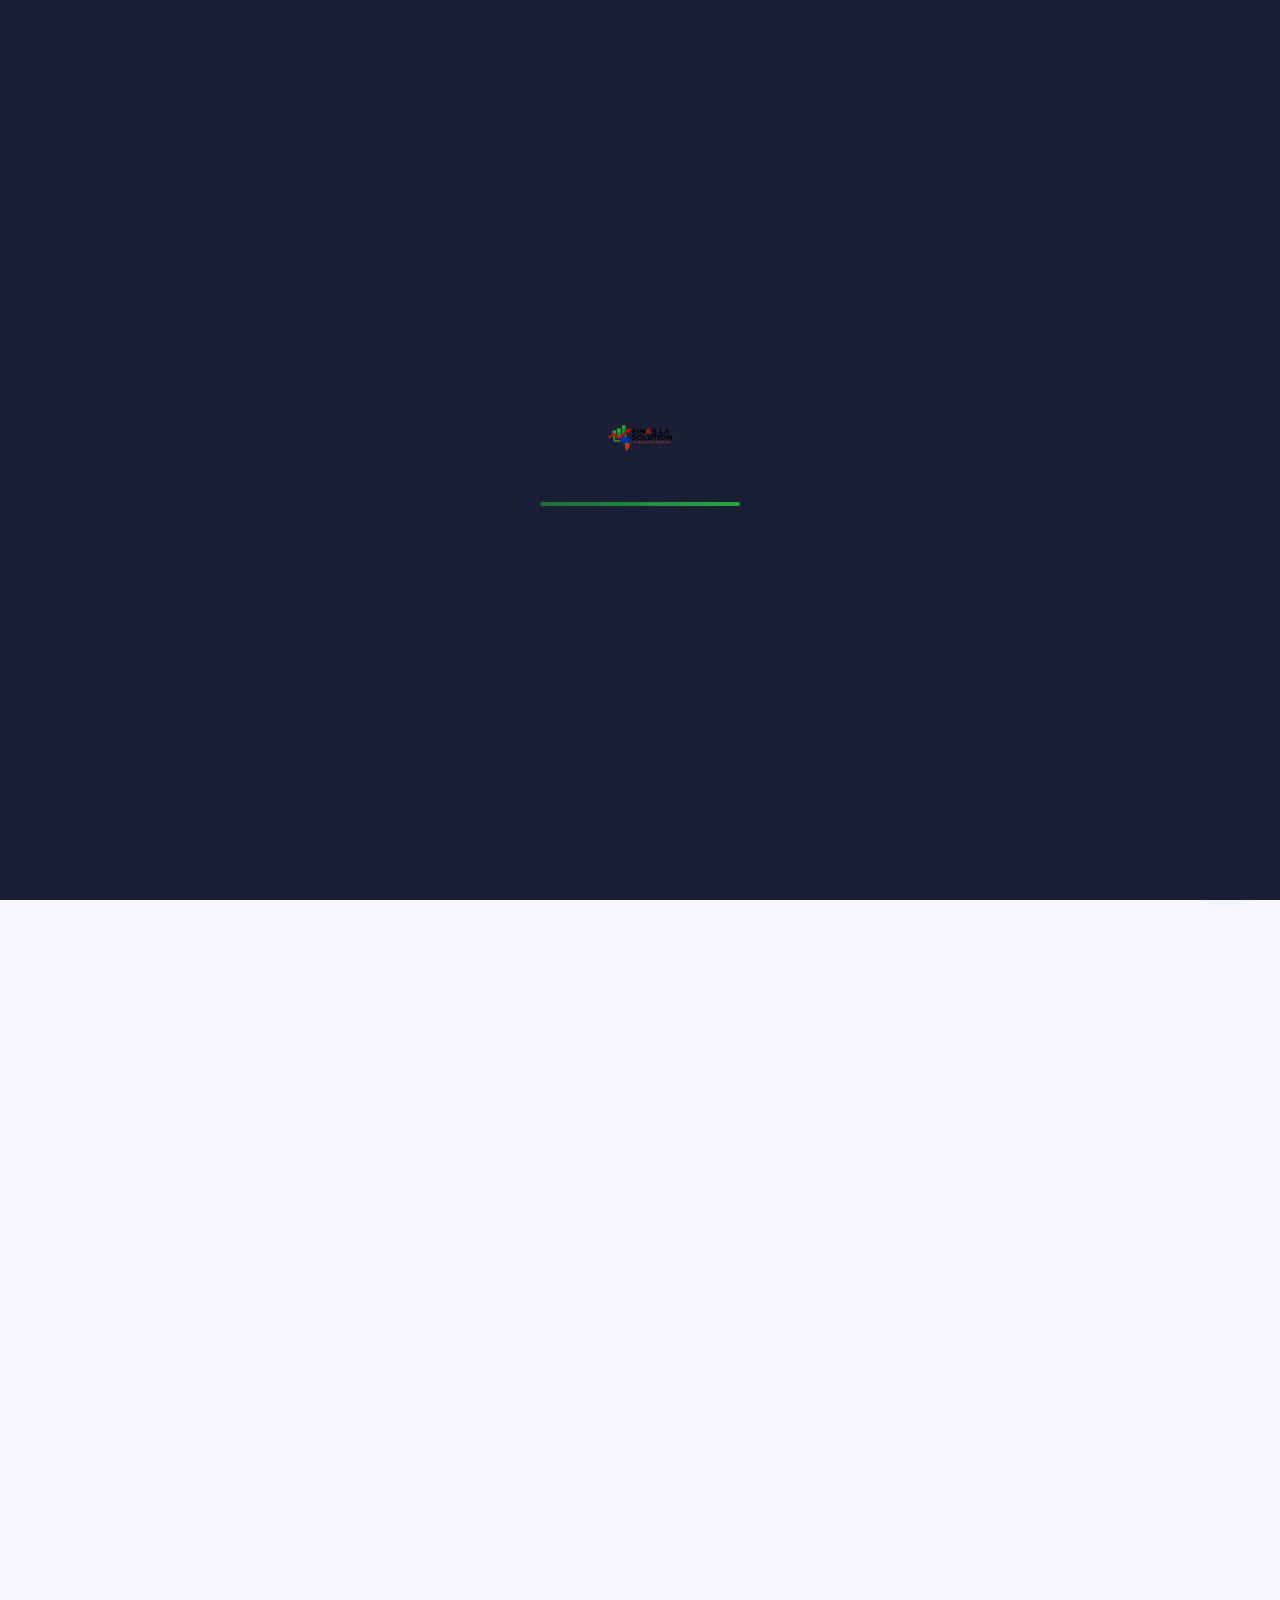
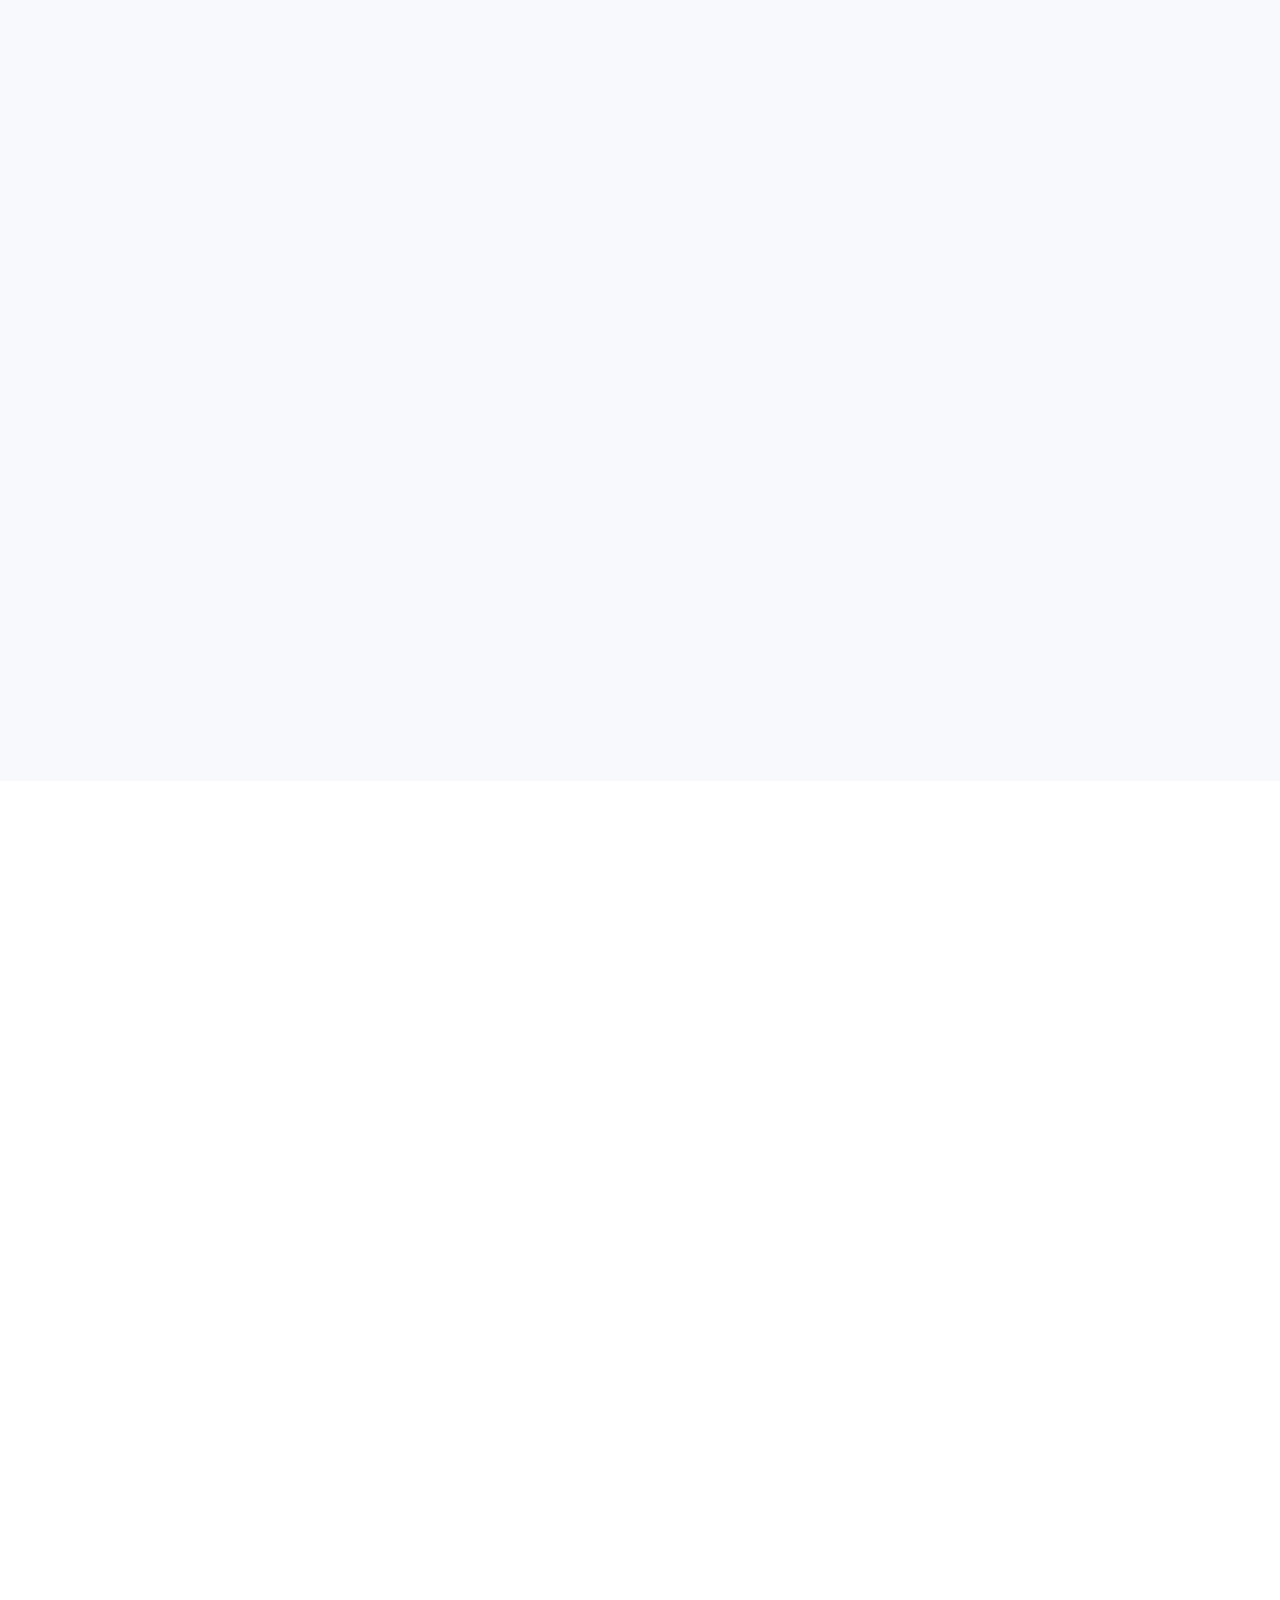
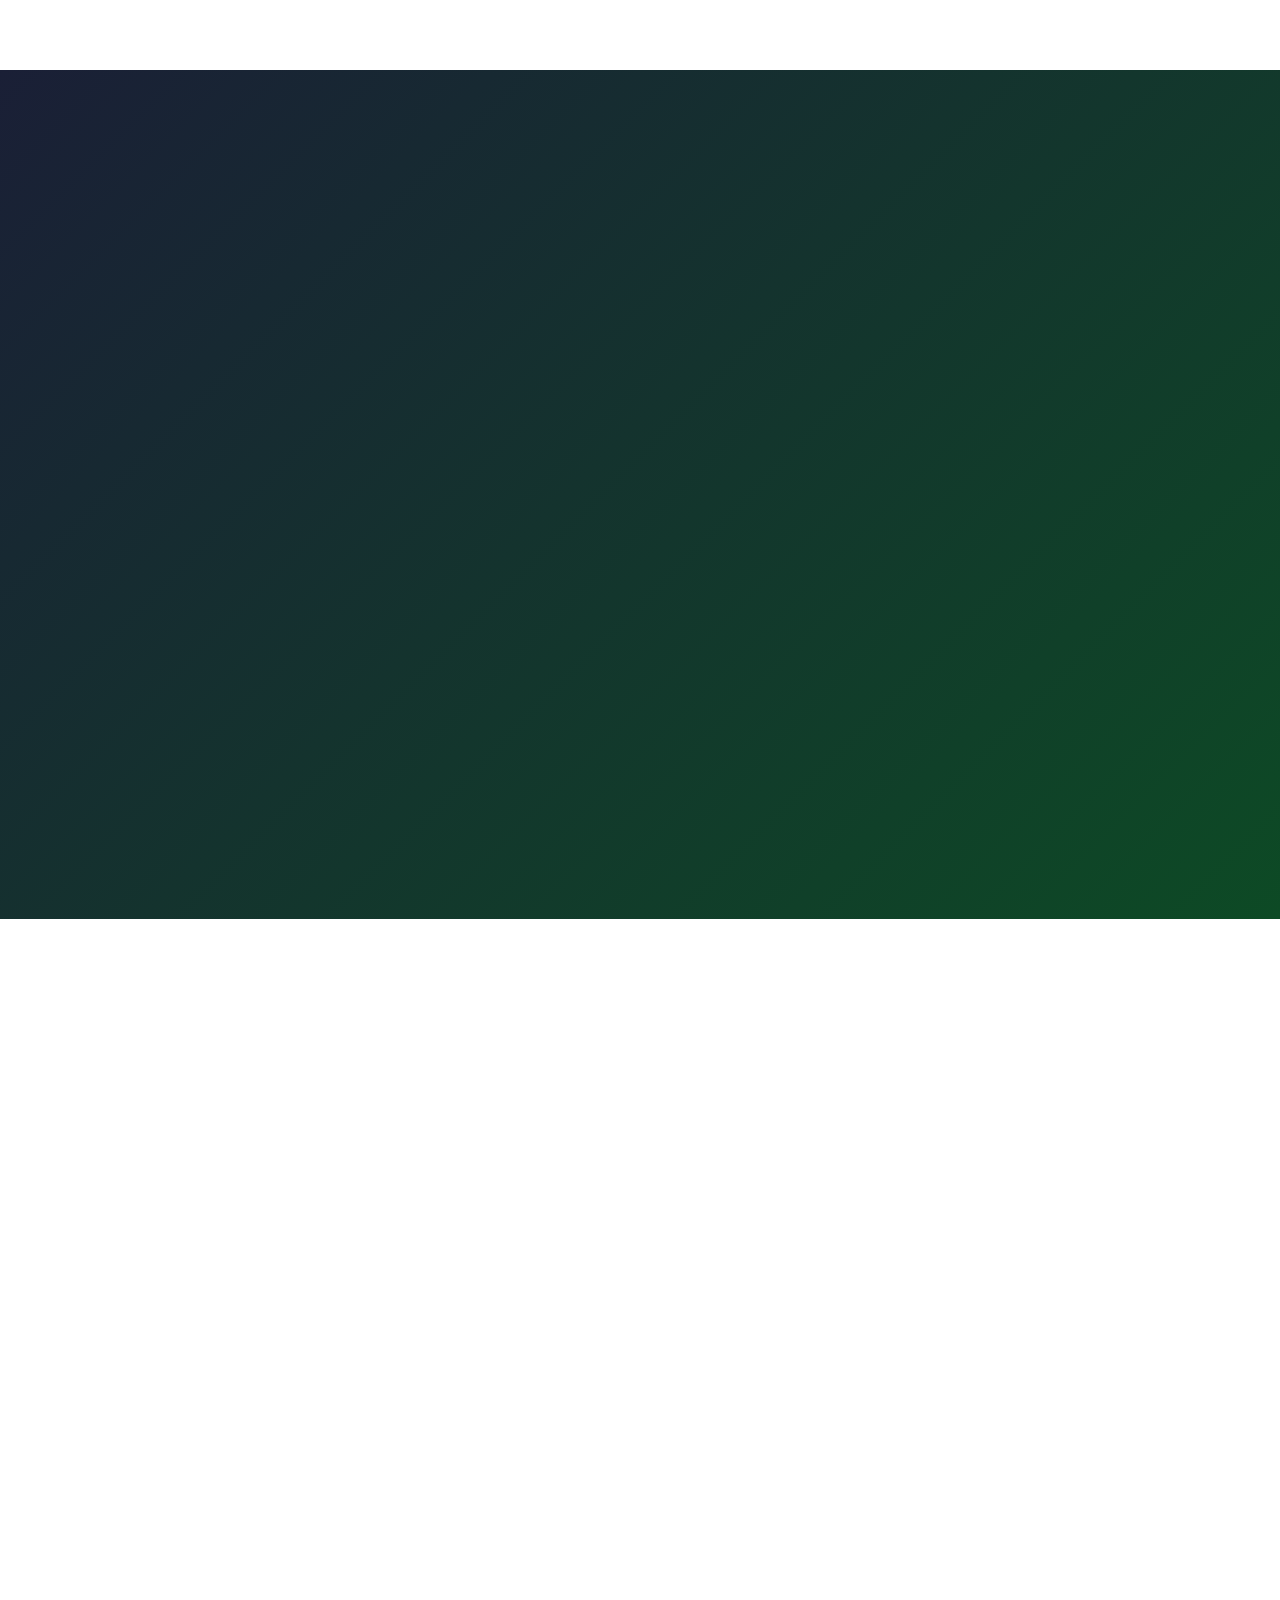
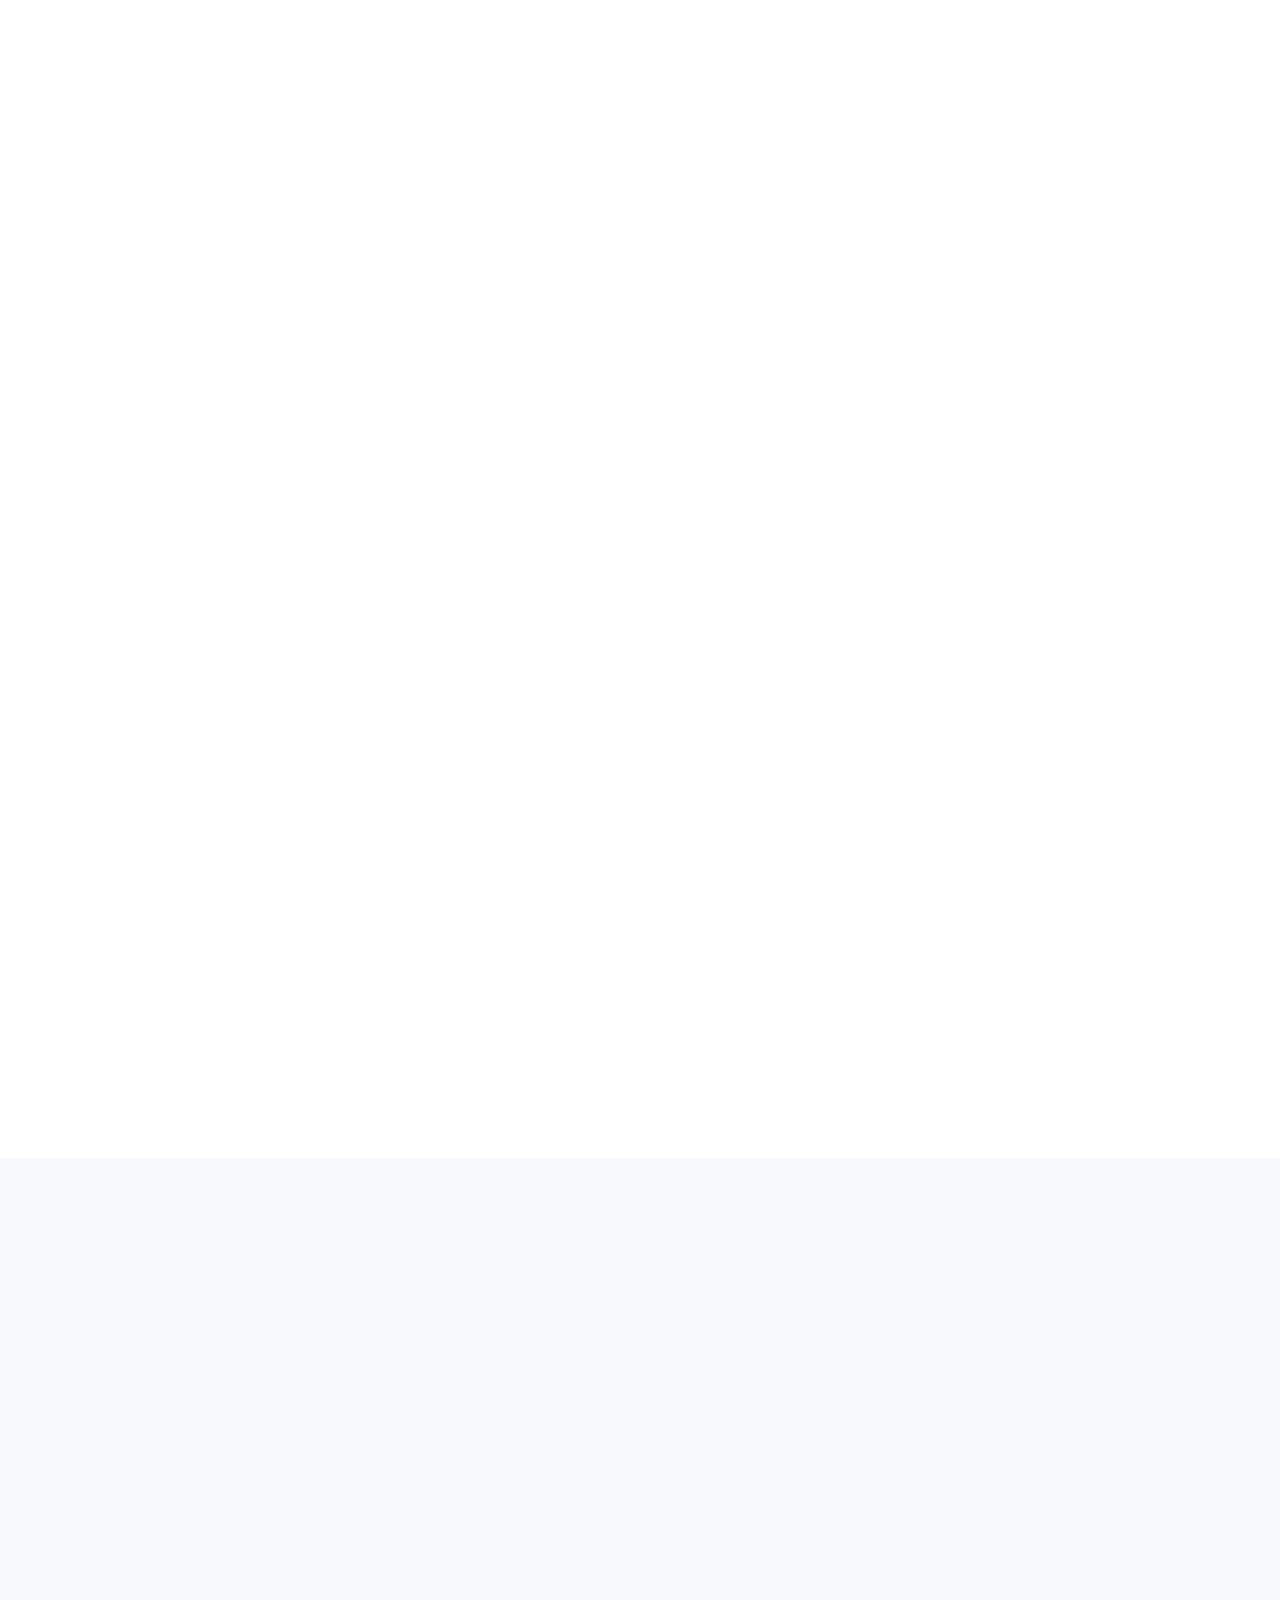
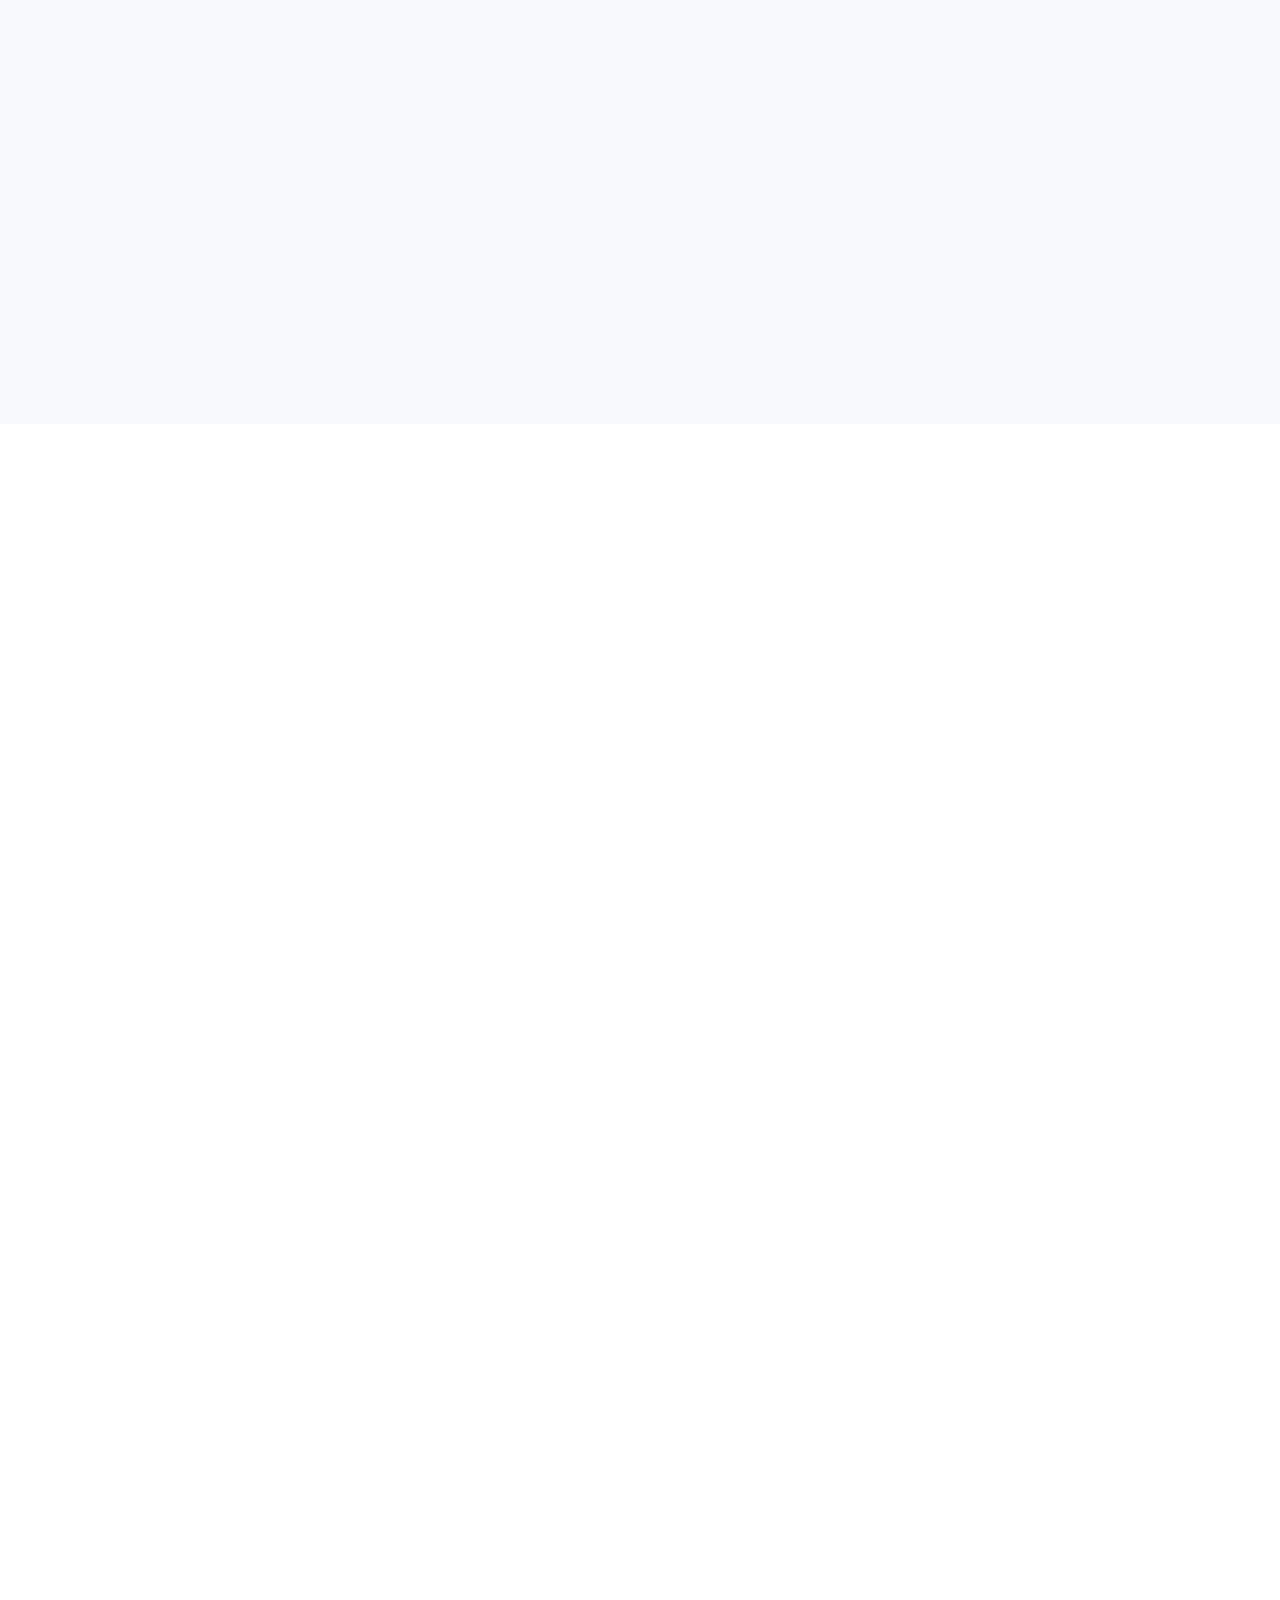
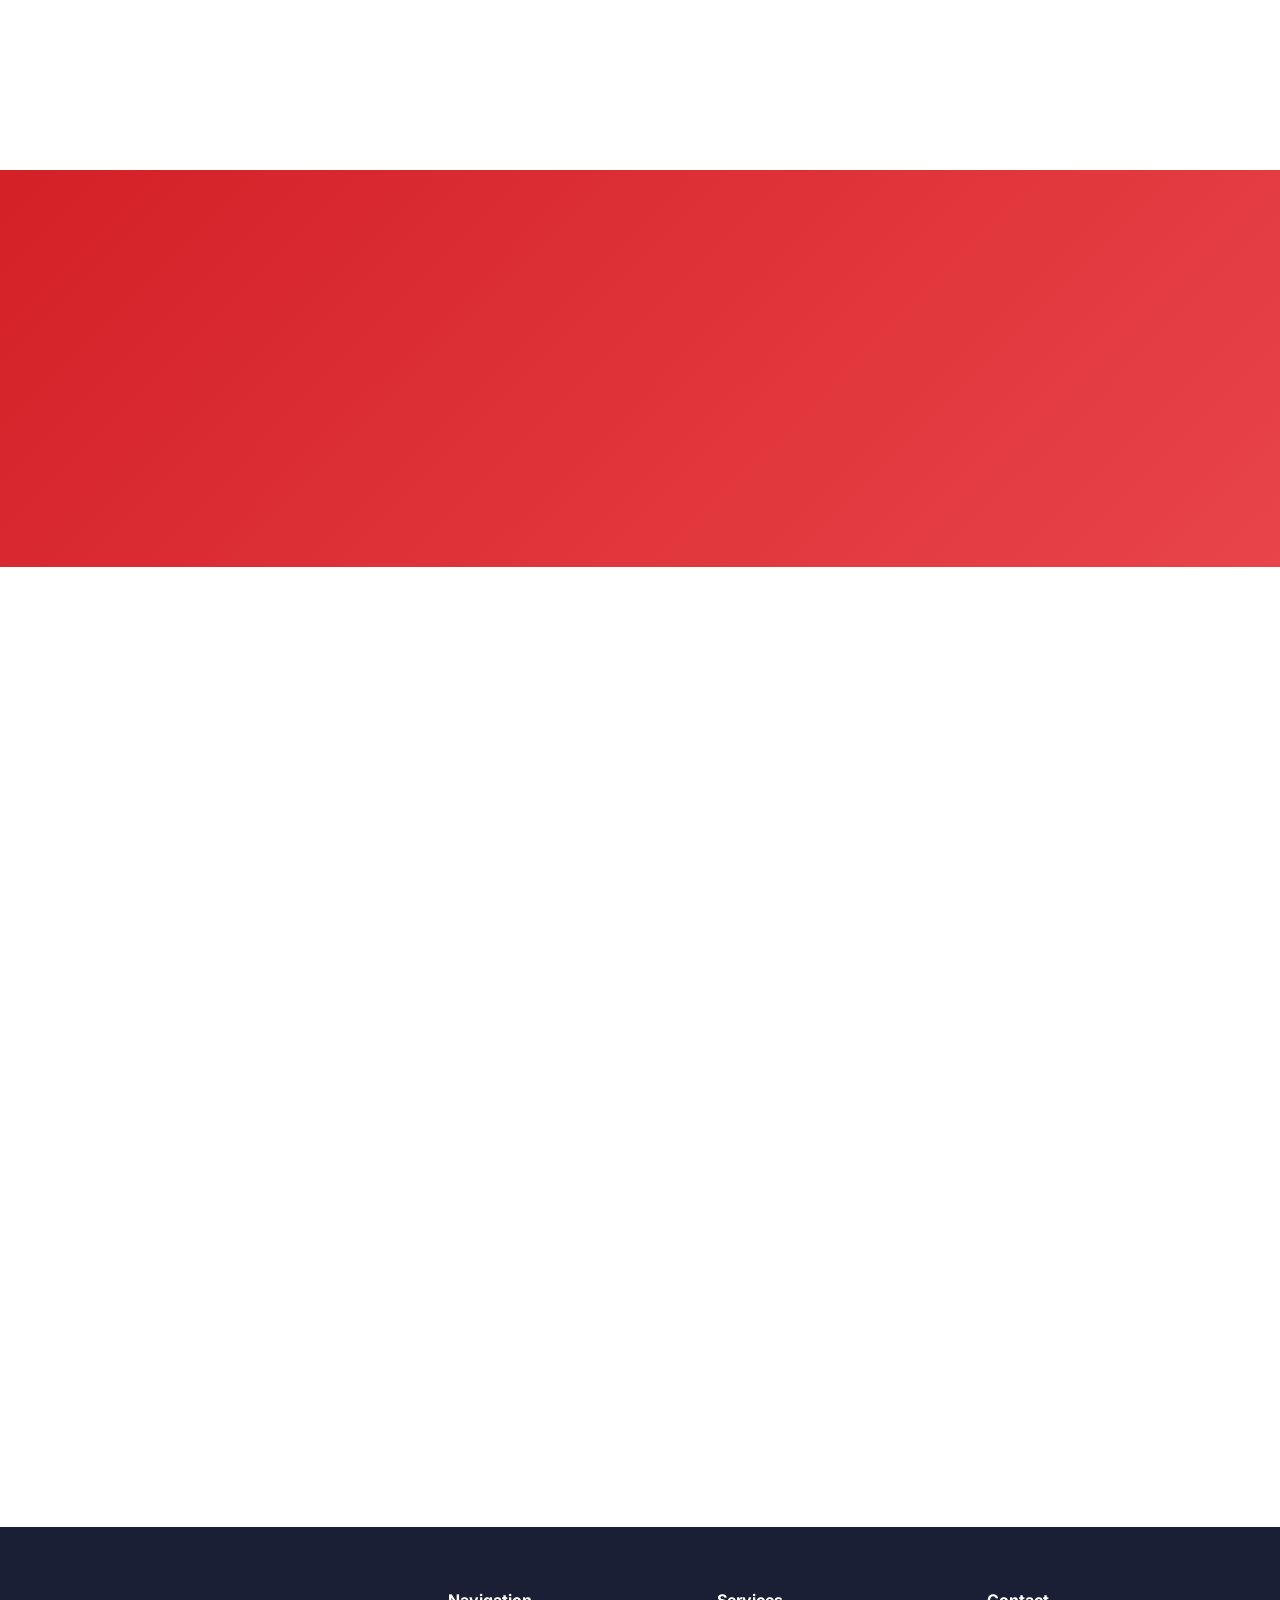
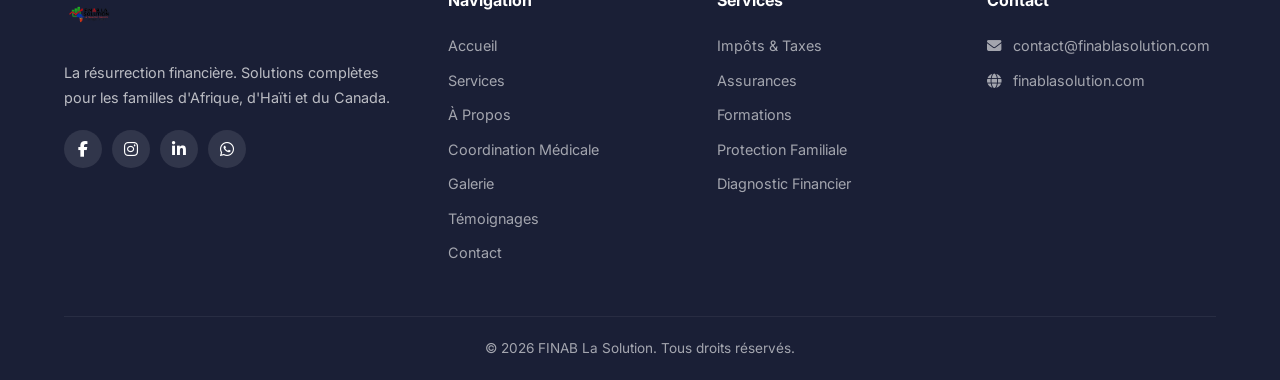
==== index.html @ cdbe6589 "Add gallery section with images from old site - Downloaded 34 images from the old finablasolution.co" ====
<!DOCTYPE html>
<html lang="fr">
<head>
    <meta charset="UTF-8">
    <meta name="viewport" content="width=device-width, initial-scale=1.0">
    <title>FINAB La Solution — La Résurrection Financière | Afrique - Haïti - Canada</title>
    <meta name="description" content="FINAB La Solution : services financiers, impôts, assurances et formations pour les familles canadiennes, africaines et haïtiennes.">
    <link rel="icon" href="img/logo.webp">
    <link href="https://fonts.googleapis.com/css2?family=Inter:wght@300;400;500;600;700;800;900&family=Playfair+Display:wght@700;800;900&display=swap" rel="stylesheet">
    <link rel="stylesheet" href="https://cdnjs.cloudflare.com/ajax/libs/font-awesome/6.5.1/css/all.min.css">
    <link rel="stylesheet" href="css/style.css">
    <link rel="stylesheet" href="css/animations.css">
    <link rel="stylesheet" href="css/chatbot.css">
</head>
<body>
    <!-- Preloader -->
    <div id="preloader">
        <div class="loader">
            <img src="img/logo.webp" alt="FINAB" class="loader-logo">
            <div class="loader-bar"><div class="loader-progress"></div></div>
        </div>
    </div>

    <!-- Navigation -->
    <header id="navbar" class="navbar">
        <div class="container nav-container">
            <a href="#" class="nav-logo">
                <img src="img/logo.webp" alt="FINAB La Solution">
            </a>
            <nav class="nav-menu" id="navMenu">
                <a href="#accueil" class="nav-link active">Accueil</a>
                <a href="#services" class="nav-link">Services</a>
                <a href="#apropos" class="nav-link">À Propos</a>
                <a href="./pages/coordination-medicale.html" class="nav-link">Coordination Médicale</a>
                <a href="#galerie" class="nav-link">Galerie</a>
                <a href="#temoignages" class="nav-link">Témoignages</a>
                <a href="#diagnostic" class="nav-link">Diagnostic</a>
                <a href="#contact" class="nav-link">Contact</a>
                <a href="#diagnostic" class="nav-btn">Diagnostic Gratuit</a>
            </nav>
            <button class="nav-toggle" id="navToggle" aria-label="Menu">
                <span></span><span></span><span></span>
            </button>
        </div>
    </header>

    <!-- Hero Slider Section -->
    <section id="accueil" class="hero">
        <!-- Background Slider -->
        <div class="hero-slider">
            <div class="hero-slide active" style="background-image: url('img/hero1.jpg')">
                <div class="slide-overlay"></div>
            </div>
            <div class="hero-slide" style="background-image: url('img/hero2.jpg')">
                <div class="slide-overlay"></div>
            </div>
            <div class="hero-slide" style="background-image: url('img/hero3.jpg')">
                <div class="slide-overlay"></div>
            </div>
            <div class="hero-slide" style="background-image: url('img/hero5.jpg')">
                <div class="slide-overlay"></div>
            </div>
            <div class="hero-slide" style="background-image: url('img/hero6.jpg')">
                <div class="slide-overlay"></div>
            </div>
            <div class="hero-slide" style="background-image: url('img/hero7.jpg')">
                <div class="slide-overlay"></div>
            </div>
        </div>
        <div class="particles" id="particles"></div>
        <div class="container hero-content">
            <div class="hero-badge fade-up">
                <i class="fas fa-shield-halved"></i>
                Votre partenaire financier de confiance
            </div>
            <h1 class="hero-title fade-up delay-1">
                La <span class="text-gradient">Résurrection</span><br>
                Financière
            </h1>
            <p class="hero-subtitle fade-up delay-2">
                Solutions financières complètes pour les familles d'<strong>Afrique</strong>, d'<strong>Haïti</strong> et du <strong>Canada</strong>. 
                Impôts, assurances, formations — nous trouvons toujours la solution.
            </p>
            <div class="hero-cta fade-up delay-3">
                <a href="#diagnostic" class="btn btn-primary btn-lg">
                    <i class="fas fa-stethoscope"></i> Diagnostic Financier Gratuit
                </a>
                <a href="#services" class="btn btn-outline btn-lg">
                    <i class="fas fa-arrow-right"></i> Nos Services
                </a>
            </div>
            <div class="hero-stats fade-up delay-4">
                <div class="stat">
                    <span class="stat-number" data-count="1500">0</span>+
                    <span class="stat-label">Familles Accompagnées</span>
                </div>
                <div class="stat">
                    <span class="stat-number" data-count="3">0</span>
                    <span class="stat-label">Continents</span>
                </div>
                <div class="stat">
                    <span class="stat-number" data-count="10">0</span>+
                    <span class="stat-label">Années d'Expérience</span>
                </div>
            </div>
        </div>
        <!-- Slider Navigation -->
        <div class="hero-slider-nav">
            <span class="slider-dot active" data-slide="0"></span>
            <span class="slider-dot" data-slide="1"></span>
            <span class="slider-dot" data-slide="2"></span>
            <span class="slider-dot" data-slide="3"></span>
            <span class="slider-dot" data-slide="4"></span>
            <span class="slider-dot" data-slide="5"></span>
            <span class="slider-dot" data-slide="6"></span>
        </div>
        <div class="hero-scroll">
            <a href="#services"><i class="fas fa-chevron-down"></i></a>
        </div>
    </section>

    <!-- Services Section -->
    <section id="services" class="section services">
        <div class="container">
            <div class="section-header fade-up">
                <span class="section-tag">Nos Services</span>
                <h2 class="section-title">Des Solutions <span class="text-gradient">Sur Mesure</span></h2>
                <p class="section-desc">Quelle que soit la complexité de votre dossier, nos experts trouvent toujours la solution.</p>
            </div>
            <div class="services-grid">
                <div class="service-card fade-up" data-tilt>
                    <div class="service-img"><img src="img/service-impots.jpg" alt="Impôts & Taxes"></div>
                    <div class="service-body">
                        <div class="service-icon"><i class="fas fa-file-invoice-dollar"></i></div>
                        <h3>Impôts & Taxes</h3>
                        <p>Déclarations fiscales au Canada, optimisation d'impôts, crédits et remboursements maximisés pour vous.</p>
                        <a href="#contact" class="service-link">En savoir plus <i class="fas fa-arrow-right"></i></a>
                    </div>
                </div>
                <div class="service-card fade-up delay-1" data-tilt>
                    <div class="service-img"><img src="img/service-assurance.jpg" alt="Assurances"></div>
                    <div class="service-body">
                        <div class="service-icon"><i class="fas fa-shield-halved"></i></div>
                        <h3>Assurances</h3>
                        <p>Protection complète : auto, habitation, entreprise. Les meilleures couvertures aux meilleurs prix.</p>
                        <a href="#contact" class="service-link">En savoir plus <i class="fas fa-arrow-right"></i></a>
                    </div>
                </div>
                <div class="service-card fade-up delay-2" data-tilt>
                    <div class="service-img"><img src="img/service-formation.jpg" alt="Formations"></div>
                    <div class="service-body">
                        <div class="service-icon"><i class="fas fa-graduation-cap"></i></div>
                        <h3>Formations</h3>
                        <p>Programmes de formation financière pour particuliers et entreprises. Prenez le contrôle de vos finances.</p>
                        <a href="#contact" class="service-link">En savoir plus <i class="fas fa-arrow-right"></i></a>
                    </div>
                </div>
                <div class="service-card fade-up delay-3" data-tilt>
                    <div class="service-img"><img src="img/service-famille.jpg" alt="Protection Familiale"></div>
                    <div class="service-body">
                        <div class="service-icon"><i class="fas fa-hand-holding-heart"></i></div>
                        <h3>Protection Familiale</h3>
                        <p>Protégez vos proches en Afrique et en Haïti. Plans de retraite et assurance-vie adaptés à chaque famille.</p>
                        <a href="#contact" class="service-link">En savoir plus <i class="fas fa-arrow-right"></i></a>
                    </div>
                </div>
                <div class="service-card fade-up delay-4" data-tilt>
                    <div class="service-img"><img src="img/service-finance.jpg" alt="Planification Financière"></div>
                    <div class="service-body">
                        <div class="service-icon"><i class="fas fa-chart-line"></i></div>
                        <h3>Planification Financière</h3>
                        <p>Stratégies personnalisées pour atteindre vos objectifs financiers. Investissement, épargne, retraite.</p>
                        <a href="#contact" class="service-link">En savoir plus <i class="fas fa-arrow-right"></i></a>
                    </div>
                </div>
                <div class="service-card fade-up delay-5" data-tilt>
                    <div class="service-img"><img src="img/service-international.jpg" alt="Services Internationaux"></div>
                    <div class="service-body">
                        <div class="service-icon"><i class="fas fa-globe-africa"></i></div>
                        <h3>Services Internationaux</h3>
                        <p>Solutions adaptées aux réalités africaines et haïtiennes. Accompagnement de la diaspora.</p>
                        <a href="#contact" class="service-link">En savoir plus <i class="fas fa-arrow-right"></i></a>
                    </div>
                </div>
            </div>
        </div>
    </section>

    <!-- About Section -->
    <section id="apropos" class="section about">
        <div class="container">
            <div class="about-grid">
                <div class="about-image fade-left">
                    <div class="about-img-wrapper">
                        <img src="img/community-image.jpg" alt="FINAB Équipe">
                        <div class="about-badge">
                            <span class="badge-number">10+</span>
                            <span class="badge-text">Années d'Excellence</span>
                        </div>
                    </div>
                </div>
                <div class="about-content fade-right">
                    <span class="section-tag">À Propos</span>
                    <h2 class="section-title">La Solution pour <span class="text-gradient">Toutes les Familles</span></h2>
                    <p>FINAB La Solution se positionne comme le partenaire financier de référence pour les familles canadiennes, africaines et haïtiennes. Notre mission : donner l'espoir et les outils à chaque famille pour bâtir un avenir financier solide.</p>
                    <p>Nous sommes fiers d'avoir des professionnels qui surpassent leurs concurrents. Nous croyons qu'une maman qui vend le pain mérite de savoir que sa retraite est possible dans cette activité.</p>
                    <div class="about-features">
                        <div class="feature">
                            <i class="fas fa-check-circle"></i>
                            <span>Équipe d'experts pluridisciplinaires</span>
                        </div>
                        <div class="feature">
                            <i class="fas fa-check-circle"></i>
                            <span>Traitement personnalisé de chaque dossier</span>
                        </div>
                        <div class="feature">
                            <i class="fas fa-check-circle"></i>
                            <span>Présence en Afrique, Haïti et Canada</span>
                        </div>
                        <div class="feature">
                            <i class="fas fa-check-circle"></i>
                            <span>Programmes de formation spéciaux</span>
                        </div>
                    </div>
                    <a href="#contact" class="btn btn-primary">
                        <i class="fas fa-phone"></i> Contactez-Nous
                    </a>
                </div>
            </div>
        </div>
    </section>

    <!-- Regions Section -->
    <section class="section regions">
        <div class="container">
            <div class="section-header fade-up">
                <span class="section-tag">Notre Présence</span>
                <h2 class="section-title">Nous Servons <span class="text-gradient">3 Continents</span></h2>
            </div>
            <div class="regions-grid">
                <div class="region-card fade-up">
                    <div class="region-img"><img src="img/region-afrique.jpg" alt="Afrique"></div>
                    <div class="region-body">
                        <div class="region-icon">🌍</div>
                        <h3>Afrique</h3>
                        <p>Protection des biens aimés, assurance-vie, plans de retraite adaptés aux réalités du continent.</p>
                    </div>
                </div>
                <div class="region-card fade-up delay-1">
                    <div class="region-img"><img src="img/region-haiti.jpg" alt="Haïti"></div>
                    <div class="region-body">
                        <div class="region-icon">🇭🇹</div>
                        <h3>Haïti</h3>
                        <p>Solutions financières dédiées aux familles haïtiennes. Accompagnement complet et personnalisé.</p>
                    </div>
                </div>
                <div class="region-card fade-up delay-2">
                    <div class="region-img"><img src="img/region-canada.jpg" alt="Canada"></div>
                    <div class="region-body">
                        <div class="region-icon">🇨🇦</div>
                        <h3>Canada</h3>
                        <p>Impôts, taxes, assurances auto/habitation/entreprise. Services complets pour la diaspora.</p>
                    </div>
                </div>
            </div>
        </div>
    </section>

    <!-- Gallery Section -->
    <section id="galerie" class="section gallery">
        <div class="container">
            <div class="section-header fade-up">
                <span class="section-tag">Galerie</span>
                <h2 class="section-title">Notre <span class="text-gradient">Univers</span></h2>
                <p class="section-desc">Découvrez notre équipe, nos partenaires et les communautés que nous servons à travers l'Afrique et le Canada.</p>
            </div>
            <!-- Gallery Filter -->
            <div class="gallery-filters fade-up">
                <button class="gallery-filter active" data-filter="all">Tout</button>
                <button class="gallery-filter" data-filter="partenaire">Notre Partenaire</button>
                <button class="gallery-filter" data-filter="equipe">Équipe & Professionnels</button>
                <button class="gallery-filter" data-filter="communaute">Communauté</button>
            </div>
            <!-- Gallery Grid -->
            <div class="gallery-grid">
                <!-- Partenaire Abraham -->
                <div class="gallery-item fade-up" data-category="partenaire">
                    <div class="gallery-img">
                        <img src="img/gallery/partenaire-abraham-portrait.jpg" alt="Koffi Abraham AKPOBI — Senior Vice President" loading="lazy">
                        <div class="gallery-overlay">
                            <div class="gallery-info">
                                <h4>Koffi Abraham AKPOBI</h4>
                                <p>Senior Vice President (SVP)</p>
                            </div>
                        </div>
                    </div>
                </div>
                <div class="gallery-item fade-up delay-1" data-category="partenaire">
                    <div class="gallery-img">
                        <img src="img/gallery/partenaire-abraham-formation.jpg" alt="Abraham en session de formation" loading="lazy">
                        <div class="gallery-overlay">
                            <div class="gallery-info">
                                <h4>Formation & Coaching</h4>
                                <p>Sessions de formation financière</p>
                            </div>
                        </div>
                    </div>
                </div>
                <div class="gallery-item fade-up delay-2" data-category="partenaire">
                    <div class="gallery-img">
                        <img src="img/gallery/partenaire-abraham-certificat.jpg" alt="Abraham recevant son certificat SVP" loading="lazy">
                        <div class="gallery-overlay">
                            <div class="gallery-info">
                                <h4>Reconnaissance SVP</h4>
                                <p>Convention of Champions — Greatway</p>
                            </div>
                        </div>
                    </div>
                </div>
                <div class="gallery-item fade-up delay-3" data-category="partenaire">
                    <div class="gallery-img">
                        <img src="img/gallery/partenaire-abraham-convention.jpg" alt="Abraham à la Convention of Champions" loading="lazy">
                        <div class="gallery-overlay">
                            <div class="gallery-info">
                                <h4>Convention Champions</h4>
                                <p>Excellence reconnue à l'international</p>
                            </div>
                        </div>
                    </div>
                </div>
                <div class="gallery-item fade-up" data-category="partenaire">
                    <div class="gallery-img">
                        <img src="img/gallery/partenaire-abraham-gala.jpg" alt="Soirée de gala FINAB" loading="lazy">
                        <div class="gallery-overlay">
                            <div class="gallery-info">
                                <h4>Soirée de Gala</h4>
                                <p>Célébration des succès</p>
                            </div>
                        </div>
                    </div>
                </div>
                <div class="gallery-item fade-up delay-1" data-category="partenaire">
                    <div class="gallery-img">
                        <img src="img/gallery/partenaire-abraham-collegues.jpg" alt="Abraham avec ses collègues" loading="lazy">
                        <div class="gallery-overlay">
                            <div class="gallery-info">
                                <h4>Équipe de Leaders</h4>
                                <p>Ensemble pour l'excellence</p>
                            </div>
                        </div>
                    </div>
                </div>
                <div class="gallery-item fade-up delay-2" data-category="partenaire">
                    <div class="gallery-img">
                        <img src="img/gallery/partenaire-abraham-bague.jpg" alt="Bague de reconnaissance AKPOBI" loading="lazy">
                        <div class="gallery-overlay">
                            <div class="gallery-info">
                                <h4>Bague de Reconnaissance</h4>
                                <p>AKPOBI — $100,000</p>
                            </div>
                        </div>
                    </div>
                </div>
                <div class="gallery-item fade-up delay-3" data-category="partenaire">
                    <div class="gallery-img">
                        <img src="img/gallery/partenaire-associes.jpg" alt="Partenaires associés" loading="lazy">
                        <div class="gallery-overlay">
                            <div class="gallery-info">
                                <h4>Nos Partenaires</h4>
                                <p>Collaboration internationale</p>
                            </div>
                        </div>
                    </div>
                </div>
                <!-- Équipe & Professionnels -->
                <div class="gallery-item fade-up" data-category="equipe">
                    <div class="gallery-img">
                        <img src="img/gallery/afrique-consultation.jpg" alt="Consultation financière" loading="lazy">
                        <div class="gallery-overlay">
                            <div class="gallery-info">
                                <h4>Consultation</h4>
                                <p>Accompagnement personnalisé</p>
                            </div>
                        </div>
                    </div>
                </div>
                <div class="gallery-item fade-up delay-1" data-category="equipe">
                    <div class="gallery-img">
                        <img src="img/gallery/afrique-reunion.jpg" alt="Réunion d'affaires" loading="lazy">
                        <div class="gallery-overlay">
                            <div class="gallery-info">
                                <h4>Réunion Stratégique</h4>
                                <p>Planification et expertise</p>
                            </div>
                        </div>
                    </div>
                </div>
                <div class="gallery-item fade-up delay-2" data-category="equipe">
                    <div class="gallery-img">
                        <img src="img/gallery/afrique-businessman.jpg" alt="Professionnel financier" loading="lazy">
                        <div class="gallery-overlay">
                            <div class="gallery-info">
                                <h4>Leadership</h4>
                                <p>Professionnalisme et confiance</p>
                            </div>
                        </div>
                    </div>
                </div>
                <div class="gallery-item fade-up delay-3" data-category="equipe">
                    <div class="gallery-img">
                        <img src="img/gallery/equipe-diversifiee.jpg" alt="Équipe diversifiée" loading="lazy">
                        <div class="gallery-overlay">
                            <div class="gallery-info">
                                <h4>Notre Force</h4>
                                <p>Une équipe diversifiée et unie</p>
                            </div>
                        </div>
                    </div>
                </div>
                <div class="gallery-item fade-up" data-category="equipe">
                    <div class="gallery-img">
                        <img src="img/gallery/afrique-presentation.jpg" alt="Présentation financière" loading="lazy">
                        <div class="gallery-overlay">
                            <div class="gallery-info">
                                <h4>Présentation</h4>
                                <p>Stratégies financières avancées</p>
                            </div>
                        </div>
                    </div>
                </div>
                <div class="gallery-item fade-up delay-1" data-category="equipe">
                    <div class="gallery-img">
                        <img src="img/gallery/afrique-poignee-main.jpg" alt="Partenariat et confiance" loading="lazy">
                        <div class="gallery-overlay">
                            <div class="gallery-info">
                                <h4>Partenariat</h4>
                                <p>Bâtir la confiance ensemble</p>
                            </div>
                        </div>
                    </div>
                </div>
                <div class="gallery-item fade-up delay-2" data-category="equipe">
                    <div class="gallery-img">
                        <img src="img/gallery/afrique-documents.jpg" alt="Révision de documents" loading="lazy">
                        <div class="gallery-overlay">
                            <div class="gallery-info">
                                <h4>Accompagnement</h4>
                                <p>Suivi rigoureux des dossiers</p>
                            </div>
                        </div>
                    </div>
                </div>
                <div class="gallery-item fade-up delay-3" data-category="equipe">
                    <div class="gallery-img">
                        <img src="img/gallery/afrique-formation-tableau.jpg" alt="Formation au tableau" loading="lazy">
                        <div class="gallery-overlay">
                            <div class="gallery-info">
                                <h4>Formation Continue</h4>
                                <p>Partage de connaissances</p>
                            </div>
                        </div>
                    </div>
                </div>
                <!-- Communauté -->
                <div class="gallery-item fade-up" data-category="communaute">
                    <div class="gallery-img">
                        <img src="img/gallery/afrique-famille.jpg" alt="Famille africaine" loading="lazy">
                        <div class="gallery-overlay">
                            <div class="gallery-info">
                                <h4>Familles Africaines</h4>
                                <p>Au coeur de notre mission</p>
                            </div>
                        </div>
                    </div>
                </div>
                <div class="gallery-item fade-up delay-1" data-category="communaute">
                    <div class="gallery-img">
                        <img src="img/gallery/afrique-enfants-sourire.jpg" alt="Enfants africains souriants" loading="lazy">
                        <div class="gallery-overlay">
                            <div class="gallery-info">
                                <h4>L'Espoir en Afrique</h4>
                                <p>Construire un avenir meilleur</p>
                            </div>
                        </div>
                    </div>
                </div>
                <div class="gallery-item fade-up delay-2" data-category="communaute">
                    <div class="gallery-img">
                        <img src="img/gallery/afrique-jeunes-village.jpg" alt="Jeunes dans un village africain" loading="lazy">
                        <div class="gallery-overlay">
                            <div class="gallery-info">
                                <h4>Communautés Locales</h4>
                                <p>Présents sur le terrain</p>
                            </div>
                        </div>
                    </div>
                </div>
                <div class="gallery-item fade-up delay-3" data-category="communaute">
                    <div class="gallery-img">
                        <img src="img/gallery/afrique-visages-mosaique.jpg" alt="Visages de la communauté africaine" loading="lazy">
                        <div class="gallery-overlay">
                            <div class="gallery-info">
                                <h4>Notre Communauté</h4>
                                <p>Des milliers de visages, une seule mission</p>
                            </div>
                        </div>
                    </div>
                </div>
                <div class="gallery-item fade-up" data-category="communaute">
                    <div class="gallery-img">
                        <img src="img/gallery/famille-maison.jpg" alt="Famille protégée" loading="lazy">
                        <div class="gallery-overlay">
                            <div class="gallery-info">
                                <h4>Protection Familiale</h4>
                                <p>Sécurité pour chaque foyer</p>
                            </div>
                        </div>
                    </div>
                </div>
                <div class="gallery-item fade-up delay-1" data-category="communaute">
                    <div class="gallery-img">
                        <img src="img/gallery/afrique-couple-bureau.jpg" alt="Couple en consultation" loading="lazy">
                        <div class="gallery-overlay">
                            <div class="gallery-info">
                                <h4>Consultation Familiale</h4>
                                <p>Des solutions pour chaque famille</p>
                            </div>
                        </div>
                    </div>
                </div>
            </div>
        </div>
    </section>

    <!-- Testimonials -->
    <section id="temoignages" class="section testimonials">
        <div class="container">
            <div class="section-header fade-up">
                <span class="section-tag">Témoignages</span>
                <h2 class="section-title">Ce que Disent <span class="text-gradient">Nos Clients</span></h2>
            </div>
            <div class="testimonials-slider fade-up">
                <div class="testimonial-card active">
                    <div class="testimonial-stars">
                        <i class="fas fa-star"></i><i class="fas fa-star"></i><i class="fas fa-star"></i><i class="fas fa-star"></i><i class="fas fa-star"></i>
                    </div>
                    <p class="testimonial-text">"Vous, les gars, vous êtes tout simplement incroyables ! Sam est sans aucun doute le meilleur spécialiste en assurance avec qui j'ai jamais travaillé. Non seulement il est extrêmement compétent, mais il est également très sympathique et attentif. Mes assurances auto, habitation et entreprise sont tous avec Finab à cause de Sam. Merci pour l'excellent travail !"</p>
                    <div class="testimonial-author">
                        <div class="author-avatar"><i class="fas fa-user-circle"></i></div>
                        <div>
                            <strong>Lisa Wesley</strong>
                            <span>Directeur Marketing, WholeSeeds Ltd.</span>
                        </div>
                    </div>
                </div>
                <div class="testimonial-card">
                    <div class="testimonial-stars">
                        <i class="fas fa-star"></i><i class="fas fa-star"></i><i class="fas fa-star"></i><i class="fas fa-star"></i><i class="fas fa-star"></i>
                    </div>
                    <p class="testimonial-text">"Grâce à FINAB, j'ai pu optimiser mes déclarations d'impôts et économiser plus de 2000$. Leur équipe est professionnelle, réactive et toujours disponible pour répondre à mes questions. Je recommande vivement !"</p>
                    <div class="testimonial-author">
                        <div class="author-avatar"><i class="fas fa-user-circle"></i></div>
                        <div>
                            <strong>Jean-Pierre Toussaint</strong>
                            <span>Entrepreneur, Montréal</span>
                        </div>
                    </div>
                </div>
                <div class="testimonial-card">
                    <div class="testimonial-stars">
                        <i class="fas fa-star"></i><i class="fas fa-star"></i><i class="fas fa-star"></i><i class="fas fa-star"></i><i class="fas fa-star"></i>
                    </div>
                    <p class="testimonial-text">"FINAB m'a aidé à mettre en place un plan de retraite pour ma mère au Togo. C'est rassurant de savoir qu'elle est protégée. Merci pour votre humanité et votre professionnalisme !"</p>
                    <div class="testimonial-author">
                        <div class="author-avatar"><i class="fas fa-user-circle"></i></div>
                        <div>
                            <strong>Ama Koudjo</strong>
                            <span>Infirmière, Toronto</span>
                        </div>
                    </div>
                </div>
                <div class="testimonial-nav">
                    <button class="test-prev" aria-label="Précédent"><i class="fas fa-chevron-left"></i></button>
                    <div class="test-dots">
                        <span class="dot active"></span>
                        <span class="dot"></span>
                        <span class="dot"></span>
                    </div>
                    <button class="test-next" aria-label="Suivant"><i class="fas fa-chevron-right"></i></button>
                </div>
            </div>
        </div>
    </section>

    <!-- Diagnostic Section -->
    <section id="diagnostic" class="section diagnostic">
        <div class="container">
            <div class="section-header fade-up">
                <span class="section-tag">Diagnostic Financier</span>
                <h2 class="section-title">Évaluez Votre <span class="text-gradient">Santé Financière</span></h2>
                <p class="section-desc">Répondez à quelques questions et recevez un diagnostic personnalisé gratuit de nos experts.</p>
            </div>
            <div class="diagnostic-wrapper fade-up">
                <iframe src="https://docs.google.com/forms/d/e/1FAIpQLScCma5qRB0hT_2P0PGqeSwTeg1uvLmOYzKhtQ_eGNnMEmuTTg/viewform?embedded=true" width="100%" height="900" frameborder="0" marginheight="0" marginwidth="0" style="border-radius: 16px; border: none;">Chargement…</iframe>
            </div>
        </div>
    </section>

    <!-- CTA Section -->
    <section class="section cta-section">
        <div class="container">
            <div class="cta-content fade-up">
                <h2>Prêt à Prendre le Contrôle de Vos Finances ?</h2>
                <p>Nos experts sont disponibles pour vous accompagner. Prenez rendez-vous dès aujourd'hui.</p>
                <div class="cta-buttons">
                    <a href="#contact" class="btn btn-white btn-lg">
                        <i class="fas fa-calendar-check"></i> Prendre Rendez-Vous
                    </a>
                    <a href="tel:+1234567890" class="btn btn-outline-white btn-lg">
                        <i class="fas fa-phone"></i> Appelez-Nous
                    </a>
                </div>
            </div>
        </div>
    </section>

    <!-- Contact Section -->
    <section id="contact" class="section contact">
        <div class="container">
            <div class="section-header fade-up">
                <span class="section-tag">Contact</span>
                <h2 class="section-title">Parlons de <span class="text-gradient">Votre Projet</span></h2>
            </div>
            <div class="contact-grid">
                <div class="contact-info fade-left">
                    <div class="contact-card">
                        <div class="contact-icon"><i class="fas fa-map-marker-alt"></i></div>
                        <div>
                            <h4>Nos Bureaux</h4>
                            <p>Canada · Afrique · Haïti</p>
                        </div>
                    </div>
                    <div class="contact-card">
                        <div class="contact-icon"><i class="fas fa-envelope"></i></div>
                        <div>
                            <h4>Email</h4>
                            <p>contact@finablasolution.com</p>
                        </div>
                    </div>
                    <div class="contact-card">
                        <div class="contact-icon"><i class="fas fa-phone"></i></div>
                        <div>
                            <h4>Téléphone</h4>
                            <p>+1 (XXX) XXX-XXXX</p>
                        </div>
                    </div>
                    <div class="contact-socials">
                        <a href="#" class="social-icon"><i class="fab fa-facebook-f"></i></a>
                        <a href="#" class="social-icon"><i class="fab fa-instagram"></i></a>
                        <a href="#" class="social-icon"><i class="fab fa-linkedin-in"></i></a>
                        <a href="#" class="social-icon"><i class="fab fa-whatsapp"></i></a>
                    </div>
                </div>
                <form class="contact-form fade-right" id="contactForm">
                    <div class="form-row">
                        <div class="form-group">
                            <label for="name">Nom Complet *</label>
                            <input type="text" id="name" name="name" required placeholder="Votre nom">
                        </div>
                        <div class="form-group">
                            <label for="phone">Téléphone *</label>
                            <input type="tel" id="phone" name="phone" required placeholder="Votre numéro">
                        </div>
                    </div>
                    <div class="form-group">
                        <label for="email">Email *</label>
                        <input type="email" id="email" name="email" required placeholder="Votre email">
                    </div>
                    <div class="form-group">
                        <label for="region">Région</label>
                        <select id="region" name="region">
                            <option value="">Choisir une région</option>
                            <option value="canada">Produits au Canada</option>
                            <option value="afrique">Produits en Afrique</option>
                            <option value="haiti">Produits en Haïti</option>
                        </select>
                    </div>
                    <div class="form-group">
                        <label for="message">Message</label>
                        <textarea id="message" name="message" rows="4" placeholder="Décrivez votre besoin..."></textarea>
                    </div>
                    <button type="submit" class="btn btn-primary btn-lg btn-full">
                        <i class="fas fa-paper-plane"></i> Envoyer le Message
                    </button>
                </form>
            </div>
        </div>
    </section>

    <!-- Footer -->
    <footer class="footer">
        <div class="container">
            <div class="footer-grid">
                <div class="footer-brand">
                    <img src="img/logo.webp" alt="FINAB La Solution" class="footer-logo">
                    <p>La résurrection financière. Solutions complètes pour les familles d'Afrique, d'Haïti et du Canada.</p>
                    <div class="footer-socials">
                        <a href="#"><i class="fab fa-facebook-f"></i></a>
                        <a href="#"><i class="fab fa-instagram"></i></a>
                        <a href="#"><i class="fab fa-linkedin-in"></i></a>
                        <a href="#"><i class="fab fa-whatsapp"></i></a>
                    </div>
                </div>
                <div class="footer-links">
                    <h4>Navigation</h4>
                    <a href="#accueil">Accueil</a>
                    <a href="#services">Services</a>
                    <a href="#apropos">À Propos</a>
                    <a href="./pages/coordination-medicale.html">Coordination Médicale</a>
                    <a href="#galerie">Galerie</a>
                    <a href="#temoignages">Témoignages</a>
                    <a href="#contact">Contact</a>
                </div>
                <div class="footer-links">
                    <h4>Services</h4>
                    <a href="#services">Impôts & Taxes</a>
                    <a href="#services">Assurances</a>
                    <a href="#services">Formations</a>
                    <a href="#services">Protection Familiale</a>
                    <a href="#diagnostic">Diagnostic Financier</a>
                </div>
                <div class="footer-links">
                    <h4>Contact</h4>
                    <p><i class="fas fa-envelope"></i> contact@finablasolution.com</p>
                    <p><i class="fas fa-globe"></i> finablasolution.com</p>
                </div>
            </div>
            <div class="footer-bottom">
                <p>&copy; 2026 FINAB La Solution. Tous droits réservés.</p>
            </div>
        </div>
    </footer>

    <!-- Chatbot -->
    <div id="chatbot" class="chatbot">
        <button class="chatbot-toggle" id="chatbotToggle" aria-label="Assistant virtuel">
            <i class="fas fa-comments"></i>
            <span class="chatbot-pulse"></span>
        </button>
        <div class="chatbot-window" id="chatbotWindow">
            <div class="chatbot-header">
                <div class="chatbot-header-info">
                    <div class="chatbot-avatar"><i class="fas fa-robot"></i></div>
                    <div>
                        <strong>Assistant FINAB</strong>
                        <span class="chatbot-status">En ligne</span>
                    </div>
                </div>
                <button class="chatbot-close" id="chatbotClose"><i class="fas fa-times"></i></button>
            </div>
            <div class="chatbot-messages" id="chatbotMessages">
                <div class="chat-message bot">
                    <div class="chat-bubble">
                        👋 Bonjour ! Je suis l'assistant virtuel de FINAB La Solution. Comment puis-je vous aider aujourd'hui ?
                    </div>
                </div>
                <div class="chat-suggestions">
                    <button class="suggestion" data-msg="Quels sont vos services ?">📋 Nos Services</button>
                    <button class="suggestion" data-msg="Je veux prendre rendez-vous">📅 Prendre RDV</button>
                    <button class="suggestion" data-msg="Je veux faire mon diagnostic financier">🔍 Diagnostic</button>
                    <button class="suggestion" data-msg="Comment vous contacter ?">📞 Contact</button>
                </div>
            </div>
            <div class="chatbot-input">
                <input type="text" id="chatInput" placeholder="Tapez votre message..." autocomplete="off">
                <button id="chatSend"><i class="fas fa-paper-plane"></i></button>
            </div>
        </div>
    </div>

    <!-- Back to Top -->
    <button id="backToTop" class="back-to-top" aria-label="Retour en haut">
        <i class="fas fa-arrow-up"></i>
    </button>

    <script src="js/main.js"></script>
    <script src="js/chatbot.js"></script>
</body>
</html>
---- css/style.css ----
/* ===== FINAB La Solution — Premium Stylesheet ===== */

:root {
    --green: #1B6B3A;
    --green-light: #28a745;
    --green-dark: #0d4a25;
    --red: #D42027;
    --red-light: #e8444a;
    --navy: #1a1f36;
    --navy-light: #272c40;
    --gold: #c9a84c;
    --white: #ffffff;
    --gray-50: #f8f9fc;
    --gray-100: #f1f3f7;
    --gray-200: #e2e6ee;
    --gray-400: #8892a4;
    --gray-600: #4a5568;
    --gray-800: #2d3748;
    --text: #1a202c;
    --shadow: 0 4px 30px rgba(0,0,0,0.08);
    --shadow-lg: 0 20px 60px rgba(0,0,0,0.12);
    --radius: 16px;
    --radius-sm: 10px;
    --transition: all 0.3s cubic-bezier(0.4, 0, 0.2, 1);
}

* { margin: 0; padding: 0; box-sizing: border-box; }

html {
    scroll-behavior: smooth;
    scroll-padding-top: 80px;
}

body {
    font-family: 'Inter', -apple-system, sans-serif;
    color: var(--text);
    background: var(--white);
    overflow-x: hidden;
    line-height: 1.7;
}

.container {
    max-width: 1200px;
    margin: 0 auto;
    padding: 0 24px;
}

.text-gradient {
    background: linear-gradient(135deg, var(--green), var(--green-light));
    -webkit-background-clip: text;
    -webkit-text-fill-color: transparent;
    background-clip: text;
}

/* ===== PRELOADER ===== */
#preloader {
    position: fixed;
    inset: 0;
    background: var(--navy);
    display: flex;
    align-items: center;
    justify-content: center;
    z-index: 10000;
    transition: opacity 0.5s, visibility 0.5s;
}
#preloader.hidden { opacity: 0; visibility: hidden; }
.loader { text-align: center; }
.loader-logo { width: 80px; animation: pulse 1.5s infinite; }
.loader-bar { width: 200px; height: 4px; background: rgba(255,255,255,0.1); border-radius: 4px; margin-top: 20px; overflow: hidden; }
.loader-progress { height: 100%; background: linear-gradient(90deg, var(--green), var(--green-light)); border-radius: 4px; animation: loading 1.5s ease-in-out; width: 100%; }
@keyframes loading { from { width: 0; } to { width: 100%; } }
@keyframes pulse { 0%,100% { transform: scale(1); } 50% { transform: scale(1.05); } }

/* ===== NAVBAR ===== */
.navbar {
    position: fixed;
    top: 0;
    left: 0;
    right: 0;
    z-index: 1000;
    padding: 16px 0;
    transition: var(--transition);
    background: transparent;
}
.navbar.scrolled {
    background: rgba(255,255,255,0.95);
    backdrop-filter: blur(20px);
    box-shadow: 0 2px 20px rgba(0,0,0,0.08);
    padding: 10px 0;
}
.nav-container { display: flex; align-items: center; justify-content: space-between; }
.nav-logo {
    background: var(--white);
    padding: 8px 12px;
    border-radius: var(--radius-sm);
    display: flex; /* For centering the image */
    align-items: center;
    justify-content: center;
    height: 60px; /* To match surrounding nav items */
}
.nav-logo img { height: 44px; transition: var(--transition); }
.navbar.scrolled .nav-logo { background: var(--white); }
.navbar.scrolled .nav-logo img { height: 36px; }
.nav-menu { display: flex; align-items: center; gap: 32px; }
.nav-link {
    font-size: 0.95rem;
    font-weight: 500;
    color: var(--white);
    text-decoration: none;
    position: relative;
    transition: var(--transition);
}
.navbar.scrolled .nav-link { color: var(--gray-800); }
.nav-link::after {
    content: '';
    position: absolute;
    bottom: -4px;
    left: 0;
    width: 0;
    height: 2px;
    background: var(--green);
    transition: var(--transition);
}
.nav-link:hover::after, .nav-link.active::after { width: 100%; }
.nav-btn {
    padding: 10px 24px;
    background: var(--red);
    color: var(--white) !important;
    border-radius: 50px;
    font-weight: 600;
    font-size: 0.9rem;
    text-decoration: none;
    transition: var(--transition);
}
.nav-btn:hover { background: var(--red-light); transform: translateY(-2px); box-shadow: 0 8px 25px rgba(212,32,39,0.3); }
.nav-toggle { display: none; background: none; border: none; cursor: pointer; padding: 8px; }
.nav-toggle span { display: block; width: 24px; height: 2px; background: var(--white); margin: 5px 0; transition: var(--transition); border-radius: 2px; }
.navbar.scrolled .nav-toggle span { background: var(--gray-800); }

/* ===== HERO ===== */
.hero {
    position: relative;
    min-height: 100vh;
    display: flex;
    align-items: center;
    overflow: hidden;
}
/* Hero Slider */
.hero-slider { position: absolute; inset: 0; z-index: 0; }
.hero-slide {
    position: absolute;
    inset: 0;
    background-size: cover;
    background-position: center;
    opacity: 0;
    transform: scale(1.1);
    transition: opacity 1.2s ease, transform 6s ease;
}
.hero-slide.active { opacity: 1; transform: scale(1); }
.slide-overlay {
    position: absolute;
    inset: 0;
    background: linear-gradient(135deg, rgba(26,31,54,0.85) 0%, rgba(13,74,37,0.75) 50%, rgba(26,31,54,0.85) 100%);
}
.hero-slider-nav {
    position: absolute;
    bottom: 80px;
    left: 50%;
    transform: translateX(-50%);
    z-index: 10;
    display: flex;
    gap: 12px;
}
.slider-dot {
    width: 12px;
    height: 12px;
    border-radius: 50%;
    background: rgba(255,255,255,0.4);
    cursor: pointer;
    transition: var(--transition);
}
.slider-dot.active { background: var(--white); width: 36px; border-radius: 6px; }
.particles { position: absolute; inset: 0; overflow: hidden; }
.particle {
    position: absolute;
    width: 4px;
    height: 4px;
    background: rgba(255,255,255,0.15);
    border-radius: 50%;
    animation: float-particle linear infinite;
}
@keyframes float-particle {
    0% { transform: translateY(100vh) rotate(0deg); opacity: 0; }
    10% { opacity: 1; }
    90% { opacity: 1; }
    100% { transform: translateY(-10vh) rotate(720deg); opacity: 0; }
}
.hero-content {
    position: relative;
    z-index: 2;
    text-align: center;
    color: var(--white);
    padding: 120px 0 80px;
}
.hero-badge {
    display: inline-flex;
    align-items: center;
    gap: 8px;
    padding: 8px 20px;
    background: rgba(255,255,255,0.1);
    border: 1px solid rgba(255,255,255,0.15);
    border-radius: 50px;
    font-size: 0.85rem;
    font-weight: 500;
    margin-bottom: 24px;
    backdrop-filter: blur(10px);
}
.hero-title {
    font-family: 'Playfair Display', serif;
    font-size: clamp(2.8rem, 6vw, 5rem);
    font-weight: 900;
    line-height: 1.1;
    margin-bottom: 24px;
}
.hero-title .text-gradient {
    background: linear-gradient(135deg, var(--green-light), #4ade80, var(--gold));
    -webkit-background-clip: text;
    -webkit-text-fill-color: transparent;
    background-clip: text;
}
.hero-subtitle {
    font-size: 1.15rem;
    max-width: 640px;
    margin: 0 auto 40px;
    opacity: 0.9;
    line-height: 1.8;
}
.hero-cta { display: flex; justify-content: center; gap: 16px; flex-wrap: wrap; margin-bottom: 60px; }
.hero-stats {
    display: flex;
    justify-content: center;
    gap: 60px;
    padding-top: 40px;
    border-top: 1px solid rgba(255,255,255,0.1);
}
.stat { text-align: center; }
.stat-number { font-size: 2.5rem; font-weight: 800; display: block; }
.stat-label { font-size: 0.85rem; opacity: 0.7; }
.hero-scroll {
    position: absolute;
    bottom: 30px;
    left: 50%;
    transform: translateX(-50%);
    z-index: 2;
}
.hero-scroll a { color: rgba(255,255,255,0.5); font-size: 1.5rem; animation: bounce 2s infinite; display: block; }
@keyframes bounce { 0%,20%,50%,80%,100% { transform: translateY(0); } 40% { transform: translateY(-10px); } 60% { transform: translateY(-5px); } }

/* ===== BUTTONS ===== */
.btn {
    display: inline-flex;
    align-items: center;
    gap: 8px;
    padding: 12px 28px;
    border-radius: 50px;
    font-weight: 600;
    font-size: 0.95rem;
    text-decoration: none;
    border: none;
    cursor: pointer;
    transition: var(--transition);
}
.btn-lg { padding: 16px 36px; font-size: 1rem; }
.btn-primary { background: var(--red); color: var(--white); }
.btn-primary:hover { background: var(--red-light); transform: translateY(-3px); box-shadow: 0 12px 35px rgba(212,32,39,0.3); }
.btn-outline { background: transparent; color: var(--white); border: 2px solid rgba(255,255,255,0.3); }
.btn-outline:hover { background: rgba(255,255,255,0.1); border-color: rgba(255,255,255,0.6); }
.btn-white { background: var(--white); color: var(--green-dark); }
.btn-white:hover { background: var(--gray-100); transform: translateY(-3px); box-shadow: var(--shadow-lg); }
.btn-outline-white { background: transparent; color: var(--white); border: 2px solid rgba(255,255,255,0.4); }
.btn-outline-white:hover { background: rgba(255,255,255,0.1); }
.btn-full { width: 100%; justify-content: center; }

/* ===== SECTIONS ===== */
.section { padding: 100px 0; }
.section-header { text-align: center; max-width: 640px; margin: 0 auto 60px; }
.section-tag {
    display: inline-block;
    padding: 6px 16px;
    background: rgba(27,107,58,0.1);
    color: var(--green);
    border-radius: 50px;
    font-size: 0.85rem;
    font-weight: 600;
    margin-bottom: 16px;
    text-transform: uppercase;
    letter-spacing: 1px;
}
.section-title { font-family: 'Playfair Display', serif; font-size: clamp(2rem, 4vw, 2.8rem); font-weight: 800; line-height: 1.2; margin-bottom: 16px; }
.section-desc { color: var(--gray-600); font-size: 1.05rem; }

/* ===== SERVICES ===== */
.services { background: var(--gray-50); }
.services-grid { display: grid; grid-template-columns: repeat(3, 1fr); gap: 24px; }
.service-card {
    background: var(--white);
    border-radius: var(--radius);
    box-shadow: var(--shadow);
    transition: var(--transition);
    position: relative;
    overflow: hidden;
}
.service-img { height: 200px; overflow: hidden; }
.service-img img { width: 100%; height: 100%; object-fit: cover; transition: transform 0.5s ease; }
.service-card:hover .service-img img { transform: scale(1.1); }
.service-body { padding: 30px; }
.service-card::before {
    content: '';
    position: absolute;
    top: 0;
    left: 0;
    right: 0;
    height: 4px;
    background: linear-gradient(90deg, var(--green), var(--green-light));
    transform: scaleX(0);
    transition: var(--transition);
}
.service-card:hover { transform: translateY(-8px); box-shadow: var(--shadow-lg); }
.service-card:hover::before { transform: scaleX(1); }
.service-icon {
    width: 64px;
    height: 64px;
    background: linear-gradient(135deg, rgba(27,107,58,0.1), rgba(40,167,69,0.1));
    border-radius: 16px;
    display: flex;
    align-items: center;
    justify-content: center;
    font-size: 1.5rem;
    color: var(--green);
    margin-bottom: 20px;
    transition: var(--transition);
}
.service-card:hover .service-icon { background: linear-gradient(135deg, var(--green), var(--green-light)); color: var(--white); }
.service-card h3 { font-size: 1.2rem; font-weight: 700; margin-bottom: 12px; }
.service-card p { color: var(--gray-600); font-size: 0.95rem; margin-bottom: 16px; }
.service-link { color: var(--green); font-weight: 600; text-decoration: none; font-size: 0.9rem; display: inline-flex; align-items: center; gap: 6px; }
.service-link i { transition: var(--transition); }
.service-link:hover i { transform: translateX(4px); }

/* ===== ABOUT ===== */
.about-grid { display: grid; grid-template-columns: 1fr 1fr; gap: 80px; align-items: center; }
.about-img-wrapper { position: relative; border-radius: var(--radius); overflow: hidden; }
.about-img-wrapper img { width: 100%; height: 500px; object-fit: cover; }
.about-badge {
    position: absolute;
    bottom: 24px;
    right: 24px;
    background: var(--green);
    color: var(--white);
    padding: 20px 28px;
    border-radius: var(--radius-sm);
    text-align: center;
}
.badge-number { font-size: 2rem; font-weight: 800; display: block; }
.badge-text { font-size: 0.8rem; opacity: 0.9; }
.about-content p { color: var(--gray-600); margin-bottom: 16px; font-size: 1.05rem; }
.about-features { margin: 30px 0; }
.feature { display: flex; align-items: center; gap: 12px; padding: 10px 0; }
.feature i { color: var(--green); font-size: 1.2rem; }
.feature span { font-weight: 500; }

/* ===== REGIONS ===== */
.regions { background: linear-gradient(135deg, var(--navy) 0%, var(--green-dark) 100%); color: var(--white); }
.regions .section-tag { background: rgba(255,255,255,0.15); color: var(--white); }
.regions .text-gradient { background: linear-gradient(135deg, #4ade80, var(--gold)); -webkit-background-clip: text; background-clip: text; }
.regions-grid { display: grid; grid-template-columns: repeat(3, 1fr); gap: 30px; }
.region-card {
    background: rgba(255,255,255,0.05);
    border: 1px solid rgba(255,255,255,0.1);
    border-radius: var(--radius);
    text-align: center;
    transition: var(--transition);
    backdrop-filter: blur(10px);
    overflow: hidden;
}
.region-card:hover { background: rgba(255,255,255,0.1); transform: translateY(-5px); }
.region-img { height: 200px; overflow: hidden; }
.region-img img { width: 100%; height: 100%; object-fit: cover; transition: transform 0.5s ease; }
.region-card:hover .region-img img { transform: scale(1.1); }
.region-body { padding: 30px; }
.region-icon { font-size: 3rem; margin-bottom: 16px; }
.region-card h3 { font-size: 1.3rem; font-weight: 700; margin-bottom: 12px; }
.region-card p { opacity: 0.8; font-size: 0.95rem; }

/* ===== TESTIMONIALS ===== */
.testimonials { background: var(--gray-50); }
.testimonials-slider { max-width: 700px; margin: 0 auto; position: relative; }
.testimonial-card {
    display: none;
    background: var(--white);
    padding: 48px;
    border-radius: var(--radius);
    box-shadow: var(--shadow);
    text-align: center;
}
.testimonial-card.active { display: block; animation: fadeIn 0.5s; }
@keyframes fadeIn { from { opacity: 0; transform: translateY(10px); } to { opacity: 1; transform: translateY(0); } }
.testimonial-stars { color: var(--gold); font-size: 1.2rem; margin-bottom: 24px; }
.testimonial-text { font-size: 1.1rem; color: var(--gray-600); line-height: 1.8; margin-bottom: 30px; font-style: italic; }
.testimonial-author { display: flex; align-items: center; justify-content: center; gap: 16px; }
.author-avatar { width: 50px; height: 50px; background: var(--gray-200); border-radius: 50%; display: flex; align-items: center; justify-content: center; font-size: 2rem; color: var(--gray-400); }
.testimonial-author strong { display: block; font-size: 1rem; }
.testimonial-author span { color: var(--gray-400); font-size: 0.85rem; }
.testimonial-nav { display: flex; align-items: center; justify-content: center; gap: 20px; margin-top: 30px; }
.test-prev, .test-next { background: var(--white); border: 1px solid var(--gray-200); width: 44px; height: 44px; border-radius: 50%; cursor: pointer; display: flex; align-items: center; justify-content: center; transition: var(--transition); }
.test-prev:hover, .test-next:hover { background: var(--green); color: var(--white); border-color: var(--green); }
.test-dots { display: flex; gap: 8px; }
.dot { width: 10px; height: 10px; border-radius: 50%; background: var(--gray-200); cursor: pointer; transition: var(--transition); }
.dot.active { background: var(--green); width: 30px; border-radius: 5px; }

/* ===== DIAGNOSTIC ===== */
.diagnostic-wrapper { max-width: 800px; margin: 0 auto; }
.diagnostic-placeholder {
    background: var(--gray-50);
    border: 2px dashed var(--gray-200);
    border-radius: var(--radius);
    padding: 80px 40px;
    text-align: center;
}
.diagnostic-icon { font-size: 3rem; color: var(--green); margin-bottom: 20px; }
.diagnostic-placeholder h3 { font-size: 1.4rem; margin-bottom: 12px; }
.diagnostic-placeholder p { color: var(--gray-400); }
.diagnostic-wrapper iframe { border-radius: var(--radius); border: none; }

/* ===== CTA SECTION ===== */
.cta-section {
    background: linear-gradient(135deg, var(--red), #e8444a);
    color: var(--white);
    text-align: center;
    padding: 80px 0;
}
.cta-content h2 { font-family: 'Playfair Display', serif; font-size: clamp(1.8rem, 3.5vw, 2.5rem); margin-bottom: 16px; }
.cta-content p { opacity: 0.9; font-size: 1.1rem; max-width: 500px; margin: 0 auto 30px; }
.cta-buttons { display: flex; justify-content: center; gap: 16px; flex-wrap: wrap; }

/* ===== CONTACT ===== */
.contact-grid { display: grid; grid-template-columns: 1fr 1.2fr; gap: 60px; align-items: start; }
.contact-card {
    display: flex;
    align-items: center;
    gap: 16px;
    padding: 20px;
    background: var(--gray-50);
    border-radius: var(--radius-sm);
    margin-bottom: 16px;
    transition: var(--transition);
}
.contact-card:hover { transform: translateX(8px); }
.contact-icon { width: 50px; height: 50px; background: linear-gradient(135deg, var(--green), var(--green-light)); color: var(--white); border-radius: 12px; display: flex; align-items: center; justify-content: center; font-size: 1.2rem; flex-shrink: 0; }
.contact-card h4 { font-size: 1rem; margin-bottom: 4px; }
.contact-card p { color: var(--gray-600); font-size: 0.9rem; }
.contact-socials { display: flex; gap: 12px; margin-top: 24px; }
.social-icon { width: 44px; height: 44px; background: var(--gray-100); border-radius: 50%; display: flex; align-items: center; justify-content: center; color: var(--gray-600); text-decoration: none; transition: var(--transition); }
.social-icon:hover { background: var(--green); color: var(--white); transform: translateY(-3px); }

.contact-form { background: var(--white); padding: 40px; border-radius: var(--radius); box-shadow: var(--shadow); }
.form-row { display: grid; grid-template-columns: 1fr 1fr; gap: 16px; }
.form-group { margin-bottom: 20px; }
.form-group label { display: block; font-weight: 600; font-size: 0.9rem; margin-bottom: 6px; }
.form-group input, .form-group select, .form-group textarea {
    width: 100%;
    padding: 14px 18px;
    border: 1px solid var(--gray-200);
    border-radius: var(--radius-sm);
    font-size: 0.95rem;
    font-family: inherit;
    transition: var(--transition);
    background: var(--gray-50);
}
.form-group input:focus, .form-group select:focus, .form-group textarea:focus {
    outline: none;
    border-color: var(--green);
    box-shadow: 0 0 0 4px rgba(27,107,58,0.1);
}

/* ===== FOOTER ===== */
.footer { background: var(--navy); color: var(--white); padding: 60px 0 0; }
.footer-grid { display: grid; grid-template-columns: 1.5fr 1fr 1fr 1fr; gap: 40px; padding-bottom: 40px; }
.footer-logo { height: 50px; margin-bottom: 16px; }
.footer-brand p { opacity: 0.7; font-size: 0.9rem; margin-bottom: 20px; }
.footer-socials { display: flex; gap: 10px; }
.footer-socials a { width: 38px; height: 38px; background: rgba(255,255,255,0.1); border-radius: 50%; display: flex; align-items: center; justify-content: center; color: var(--white); text-decoration: none; transition: var(--transition); }
.footer-socials a:hover { background: var(--green); transform: translateY(-3px); }
.footer-links h4 { font-size: 1rem; font-weight: 700; margin-bottom: 20px; }
.footer-links a, .footer-links p { display: block; color: rgba(255,255,255,0.6); text-decoration: none; font-size: 0.9rem; margin-bottom: 10px; transition: var(--transition); }
.footer-links a:hover { color: var(--white); padding-left: 4px; }
.footer-links p i { margin-right: 8px; }
.footer-bottom { border-top: 1px solid rgba(255,255,255,0.1); padding: 20px 0; text-align: center; font-size: 0.85rem; opacity: 0.6; }

/* ===== GALLERY ===== */
.gallery { background: var(--white); }
.gallery-filters {
    display: flex;
    justify-content: center;
    gap: 12px;
    margin-bottom: 40px;
    flex-wrap: wrap;
}
.gallery-filter {
    padding: 10px 24px;
    border: 1px solid var(--gray-200);
    border-radius: 50px;
    background: var(--white);
    font-size: 0.9rem;
    font-weight: 600;
    color: var(--gray-600);
    cursor: pointer;
    transition: var(--transition);
    font-family: inherit;
}
.gallery-filter:hover { border-color: var(--green); color: var(--green); }
.gallery-filter.active {
    background: var(--green);
    color: var(--white);
    border-color: var(--green);
}
.gallery-grid {
    display: grid;
    grid-template-columns: repeat(4, 1fr);
    gap: 16px;
}
.gallery-item {
    border-radius: var(--radius-sm);
    overflow: hidden;
    transition: var(--transition);
}
.gallery-item.hidden {
    display: none;
}
.gallery-img {
    position: relative;
    overflow: hidden;
    border-radius: var(--radius-sm);
    aspect-ratio: 4/3;
}
.gallery-img img {
    width: 100%;
    height: 100%;
    object-fit: cover;
    transition: transform 0.5s ease;
}
.gallery-item:hover .gallery-img img {
    transform: scale(1.1);
}
.gallery-overlay {
    position: absolute;
    inset: 0;
    background: linear-gradient(180deg, transparent 40%, rgba(26,31,54,0.85) 100%);
    display: flex;
    align-items: flex-end;
    padding: 20px;
    opacity: 0;
    transition: var(--transition);
}
.gallery-item:hover .gallery-overlay {
    opacity: 1;
}
.gallery-info { color: var(--white); }
.gallery-info h4 { font-size: 1rem; font-weight: 700; margin-bottom: 4px; }
.gallery-info p { font-size: 0.8rem; opacity: 0.8; }

@media (max-width: 992px) {
    .gallery-grid { grid-template-columns: repeat(3, 1fr); }
}
@media (max-width: 640px) {
    .gallery-grid { grid-template-columns: repeat(2, 1fr); }
    .gallery-filter { padding: 8px 16px; font-size: 0.8rem; }
}

/* ===== BACK TO TOP ===== */
.back-to-top {
    position: fixed;
    bottom: 100px;
    right: 24px;
    width: 48px;
    height: 48px;
    background: var(--green);
    color: var(--white);
    border: none;
    border-radius: 50%;
    cursor: pointer;
    font-size: 1.1rem;
    display: flex;
    align-items: center;
    justify-content: center;
    opacity: 0;
    visibility: hidden;
    transition: var(--transition);
    box-shadow: 0 4px 20px rgba(27,107,58,0.3);
    z-index: 99;
}
.back-to-top.visible { opacity: 1; visibility: visible; }
.back-to-top:hover { background: var(--green-dark); transform: translateY(-3px); }

/* ===== RESPONSIVE ===== */
@media (max-width: 992px) {
    .nav-menu {
        position: fixed;
        top: 0;
        right: -100%;
        width: 280px;
        height: 100vh;
        background: var(--navy);
        flex-direction: column;
        padding: 80px 30px 30px;
        transition: var(--transition);
        gap: 20px;
    }
    .nav-menu.open { right: 0; }
    .nav-menu .nav-link { color: var(--white); font-size: 1.1rem; }
    .nav-toggle { display: block; z-index: 1001; }
    .nav-toggle.open span:nth-child(1) { transform: rotate(45deg) translate(5px, 5px); }
    .nav-toggle.open span:nth-child(2) { opacity: 0; }
    .nav-toggle.open span:nth-child(3) { transform: rotate(-45deg) translate(5px, -5px); }
    .services-grid { grid-template-columns: repeat(2, 1fr); }
    .about-grid { grid-template-columns: 1fr; gap: 40px; }
    .contact-grid { grid-template-columns: 1fr; }
    .footer-grid { grid-template-columns: 1fr 1fr; }
    .hero-stats { gap: 30px; }
    .regions-grid { grid-template-columns: 1fr; max-width: 400px; margin: 0 auto; }
}

@media (max-width: 640px) {
    .services-grid { grid-template-columns: 1fr; }
    .hero-stats { flex-direction: column; gap: 20px; }
    .form-row { grid-template-columns: 1fr; }
    .footer-grid { grid-template-columns: 1fr; }
    .hero-title { font-size: 2.2rem; }
    .section { padding: 70px 0; }
    .contact-form { padding: 24px; }
    .testimonial-card { padding: 30px 20px; }
}
---- css/animations.css ----
/* ===== Scroll Animations ===== */
.fade-up { opacity: 0; transform: translateY(40px); transition: opacity 0.8s ease, transform 0.8s ease; }
.fade-left { opacity: 0; transform: translateX(-40px); transition: opacity 0.8s ease, transform 0.8s ease; }
.fade-right { opacity: 0; transform: translateX(40px); transition: opacity 0.8s ease, transform 0.8s ease; }
.fade-up.visible, .fade-left.visible, .fade-right.visible { opacity: 1; transform: translate(0); }
.delay-1 { transition-delay: 0.15s !important; }
.delay-2 { transition-delay: 0.3s !important; }
.delay-3 { transition-delay: 0.45s !important; }
.delay-4 { transition-delay: 0.6s !important; }
.delay-5 { transition-delay: 0.75s !important; }

/* ===== Hover Micro-interactions ===== */
.service-card { transition: transform 0.4s cubic-bezier(0.34, 1.56, 0.64, 1), box-shadow 0.3s ease; }
.region-card { transition: transform 0.4s cubic-bezier(0.34, 1.56, 0.64, 1), background 0.3s ease; }

/* ===== Gradient border shimmer ===== */
@keyframes shimmer {
    0% { background-position: -200% center; }
    100% { background-position: 200% center; }
}
.service-card:hover::before {
    background: linear-gradient(90deg, var(--green), var(--gold), var(--green-light), var(--green));
    background-size: 200% 100%;
    animation: shimmer 2s infinite;
}

/* ===== Floating animation ===== */
@keyframes float {
    0%, 100% { transform: translateY(0); }
    50% { transform: translateY(-10px); }
}
.about-badge { animation: float 3s ease-in-out infinite; }

/* ===== Typewriter cursor ===== */
@keyframes blink { 0%, 100% { opacity: 1; } 50% { opacity: 0; } }
---- css/chatbot.css ----
/* ===== CHATBOT ===== */
.chatbot { position: fixed; bottom: 24px; right: 24px; z-index: 999; }
.chatbot-toggle {
    width: 60px; height: 60px;
    background: linear-gradient(135deg, var(--green), var(--green-light));
    color: var(--white);
    border: none; border-radius: 50%;
    font-size: 1.4rem; cursor: pointer;
    box-shadow: 0 8px 30px rgba(27,107,58,0.4);
    transition: all 0.3s ease;
    position: relative;
}
.chatbot-toggle:hover { transform: scale(1.1); }
.chatbot-pulse {
    position: absolute; inset: -4px;
    border: 2px solid var(--green-light);
    border-radius: 50%;
    animation: chatPulse 2s infinite;
}
@keyframes chatPulse {
    0% { transform: scale(1); opacity: 1; }
    100% { transform: scale(1.4); opacity: 0; }
}
.chatbot-window {
    display: none;
    position: absolute;
    bottom: 75px; right: 0;
    width: 380px; height: 520px;
    background: var(--white);
    border-radius: 20px;
    box-shadow: 0 20px 60px rgba(0,0,0,0.2);
    overflow: hidden;
    flex-direction: column;
    animation: slideUp 0.3s ease;
}
.chatbot-window.open { display: flex; }
@keyframes slideUp { from { opacity: 0; transform: translateY(20px); } to { opacity: 1; transform: translateY(0); } }
.chatbot-header {
    background: linear-gradient(135deg, var(--green-dark), var(--green));
    color: var(--white);
    padding: 16px 20px;
    display: flex; align-items: center; justify-content: space-between;
}
.chatbot-header-info { display: flex; align-items: center; gap: 12px; }
.chatbot-avatar {
    width: 40px; height: 40px;
    background: rgba(255,255,255,0.2);
    border-radius: 50%;
    display: flex; align-items: center; justify-content: center;
    font-size: 1.2rem;
}
.chatbot-status { font-size: 0.75rem; opacity: 0.8; display: block; }
.chatbot-close { background: none; border: none; color: var(--white); font-size: 1.2rem; cursor: pointer; opacity: 0.7; transition: opacity 0.2s; }
.chatbot-close:hover { opacity: 1; }
.chatbot-messages { flex: 1; overflow-y: auto; padding: 20px; display: flex; flex-direction: column; gap: 12px; }
.chat-message { display: flex; }
.chat-message.bot { justify-content: flex-start; }
.chat-message.user { justify-content: flex-end; }
.chat-bubble {
    max-width: 85%;
    padding: 12px 16px;
    border-radius: 18px;
    font-size: 0.9rem;
    line-height: 1.5;
}
.chat-message.bot .chat-bubble { background: var(--gray-100); color: var(--text); border-bottom-left-radius: 4px; }
.chat-message.user .chat-bubble { background: var(--green); color: var(--white); border-bottom-right-radius: 4px; }
.chat-suggestions { display: flex; flex-wrap: wrap; gap: 8px; padding: 8px 0; }
.suggestion {
    padding: 8px 14px;
    background: var(--white);
    border: 1px solid var(--gray-200);
    border-radius: 20px;
    font-size: 0.8rem;
    cursor: pointer;
    transition: all 0.2s;
    font-family: inherit;
}
.suggestion:hover { background: var(--green); color: var(--white); border-color: var(--green); }
.chatbot-input {
    display: flex;
    padding: 12px 16px;
    border-top: 1px solid var(--gray-200);
    gap: 10px;
    background: var(--white);
}
.chatbot-input input {
    flex: 1;
    border: 1px solid var(--gray-200);
    border-radius: 25px;
    padding: 10px 18px;
    font-size: 0.9rem;
    font-family: inherit;
    outline: none;
    transition: border-color 0.2s;
}
.chatbot-input input:focus { border-color: var(--green); }
#chatSend {
    width: 42px; height: 42px;
    background: var(--green);
    color: var(--white);
    border: none; border-radius: 50%;
    cursor: pointer;
    display: flex; align-items: center; justify-content: center;
    transition: all 0.2s;
    flex-shrink: 0;
}
#chatSend:hover { background: var(--green-dark); }
.typing-indicator { display: flex; gap: 4px; padding: 12px 16px; }
.typing-indicator span {
    width: 8px; height: 8px;
    background: var(--gray-400);
    border-radius: 50%;
    animation: typing 1.4s infinite;
}
.typing-indicator span:nth-child(2) { animation-delay: 0.2s; }
.typing-indicator span:nth-child(3) { animation-delay: 0.4s; }
@keyframes typing { 0%,60%,100% { transform: translateY(0); } 30% { transform: translateY(-8px); } }

@media (max-width: 480px) {
    .chatbot-window { width: calc(100vw - 32px); right: -8px; height: 70vh; }
}
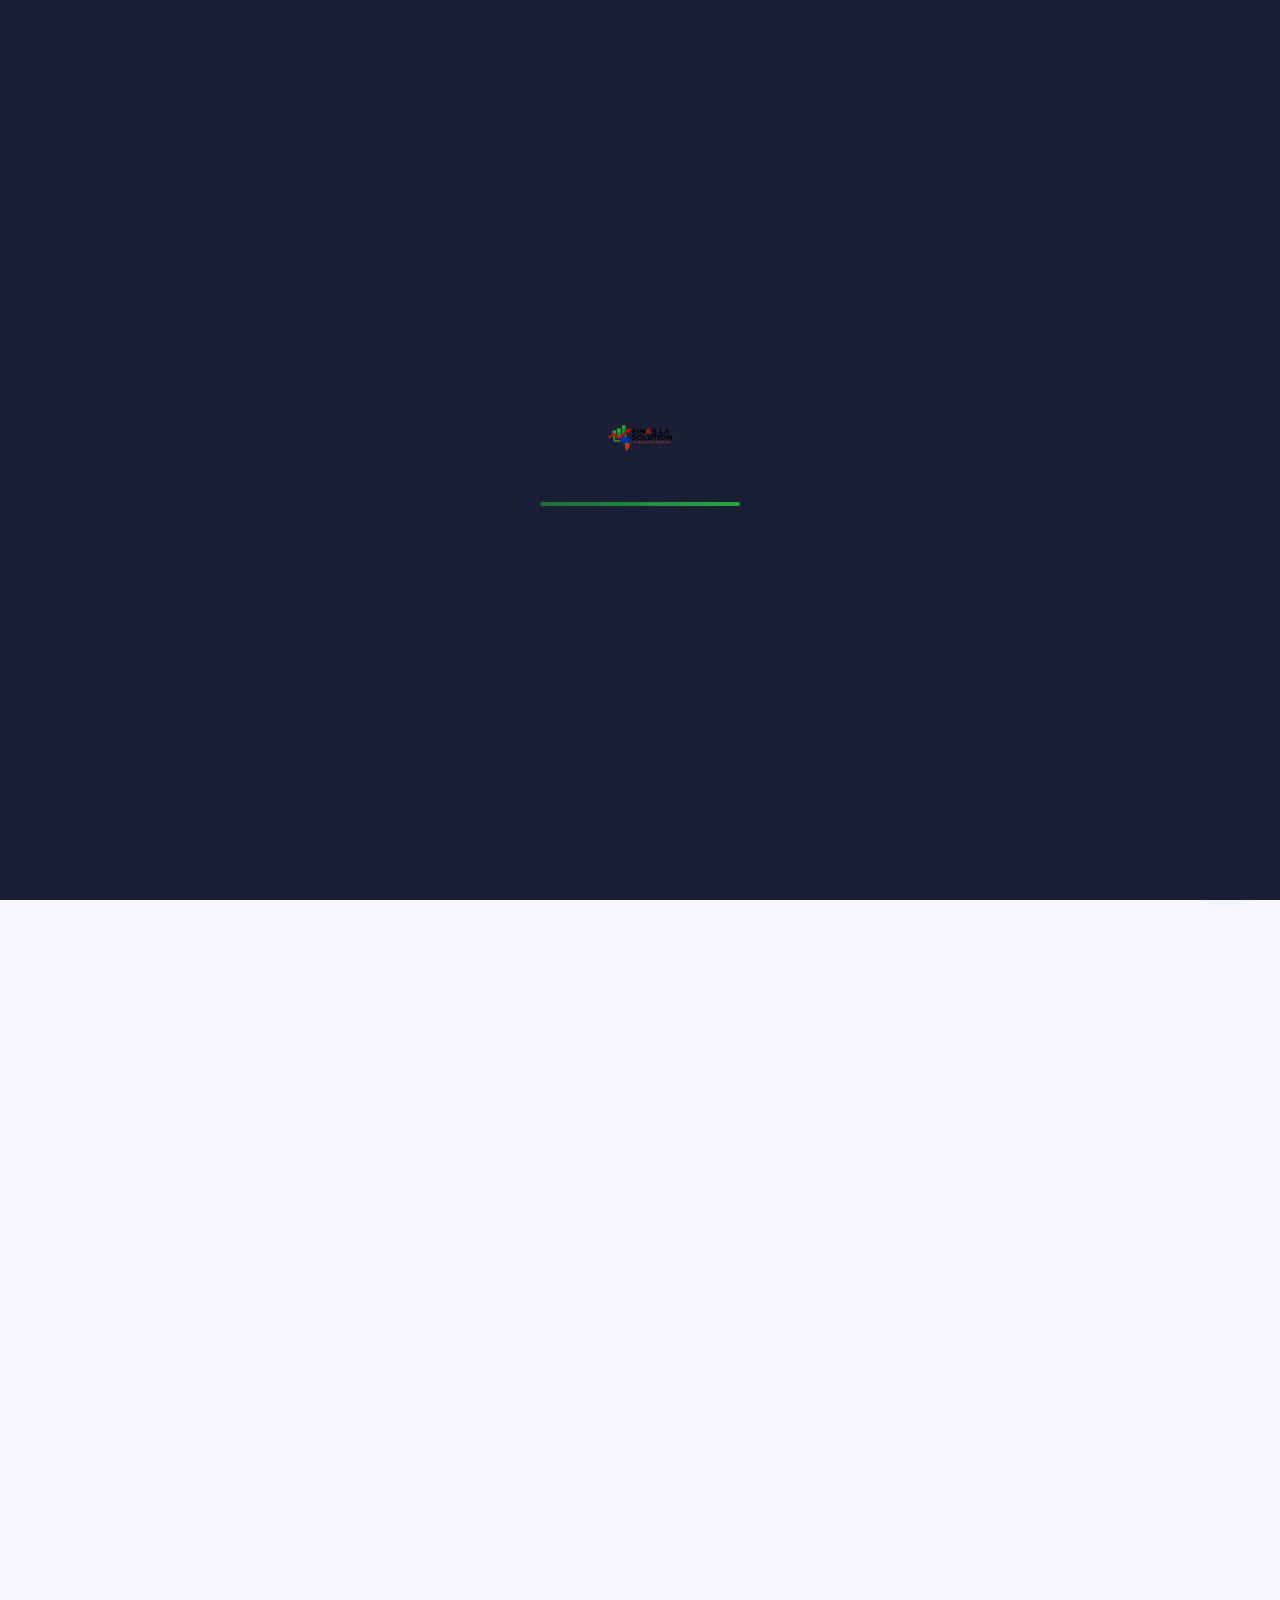
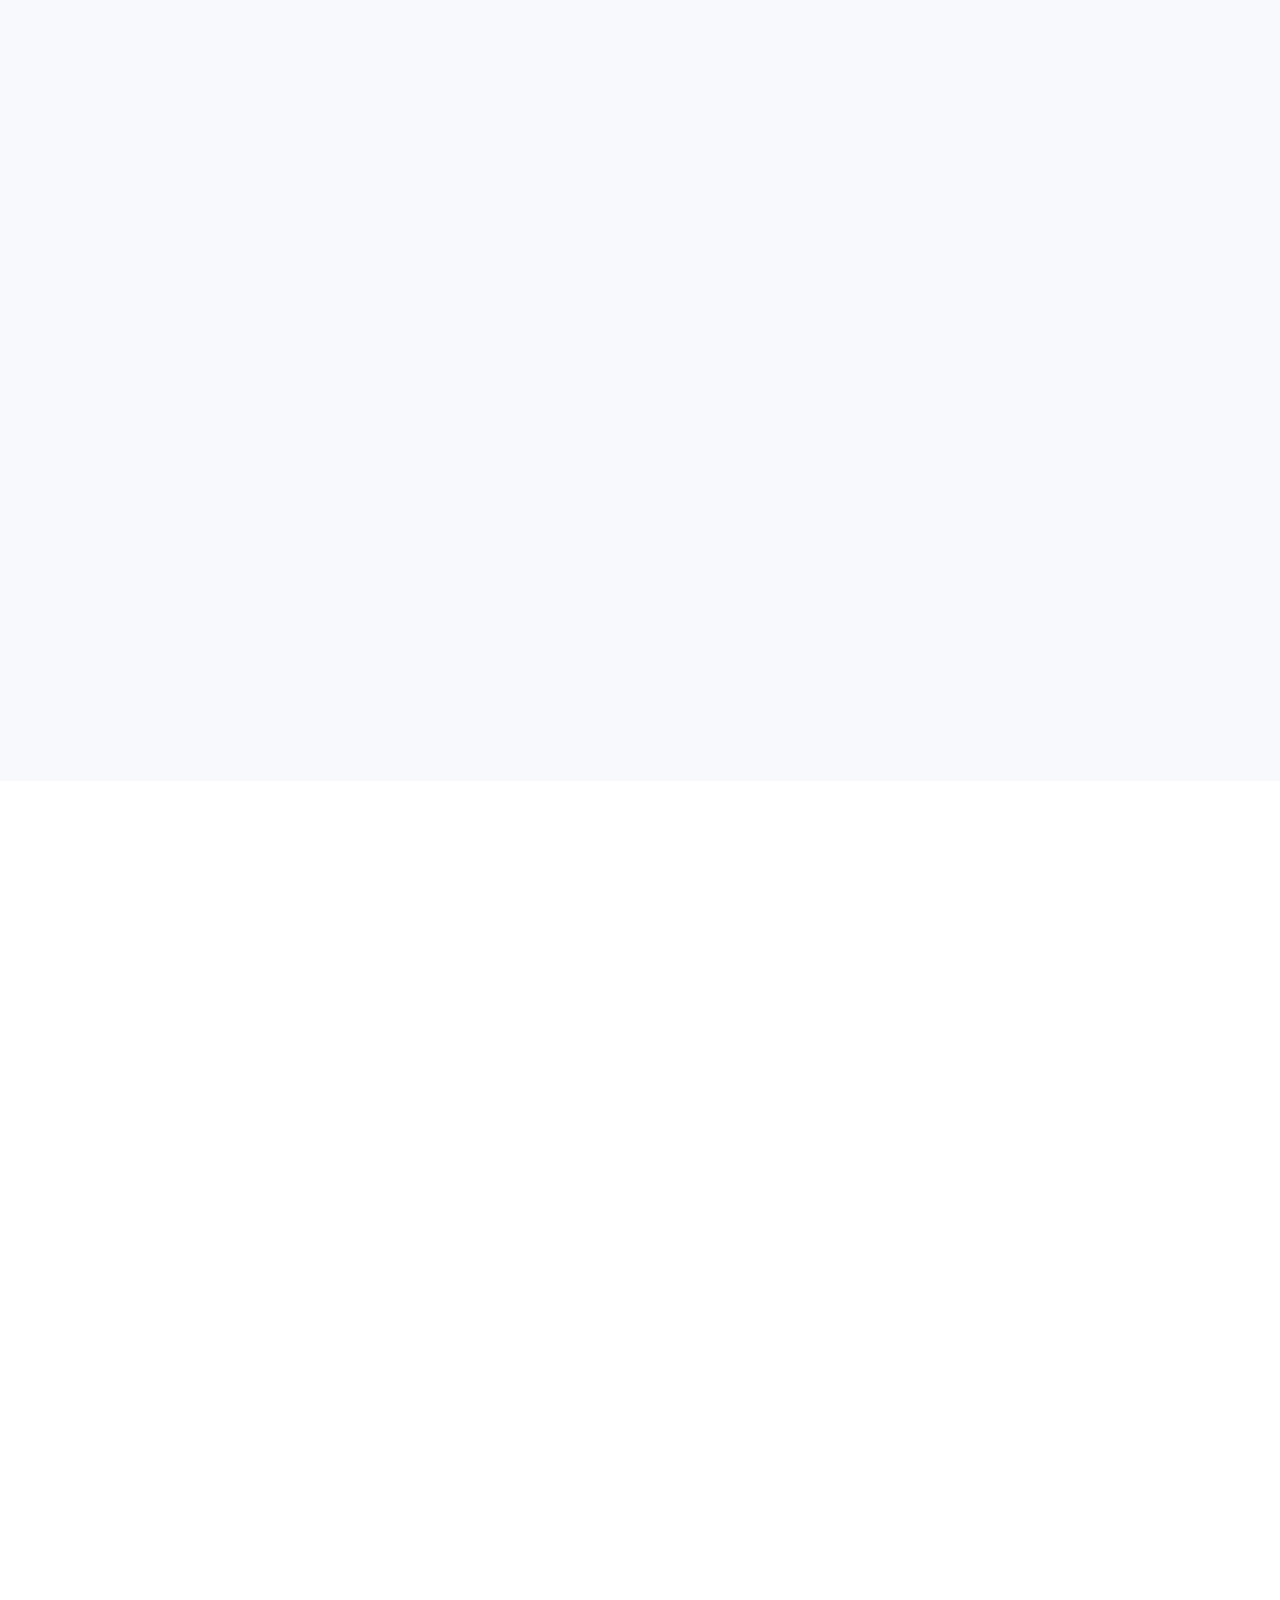
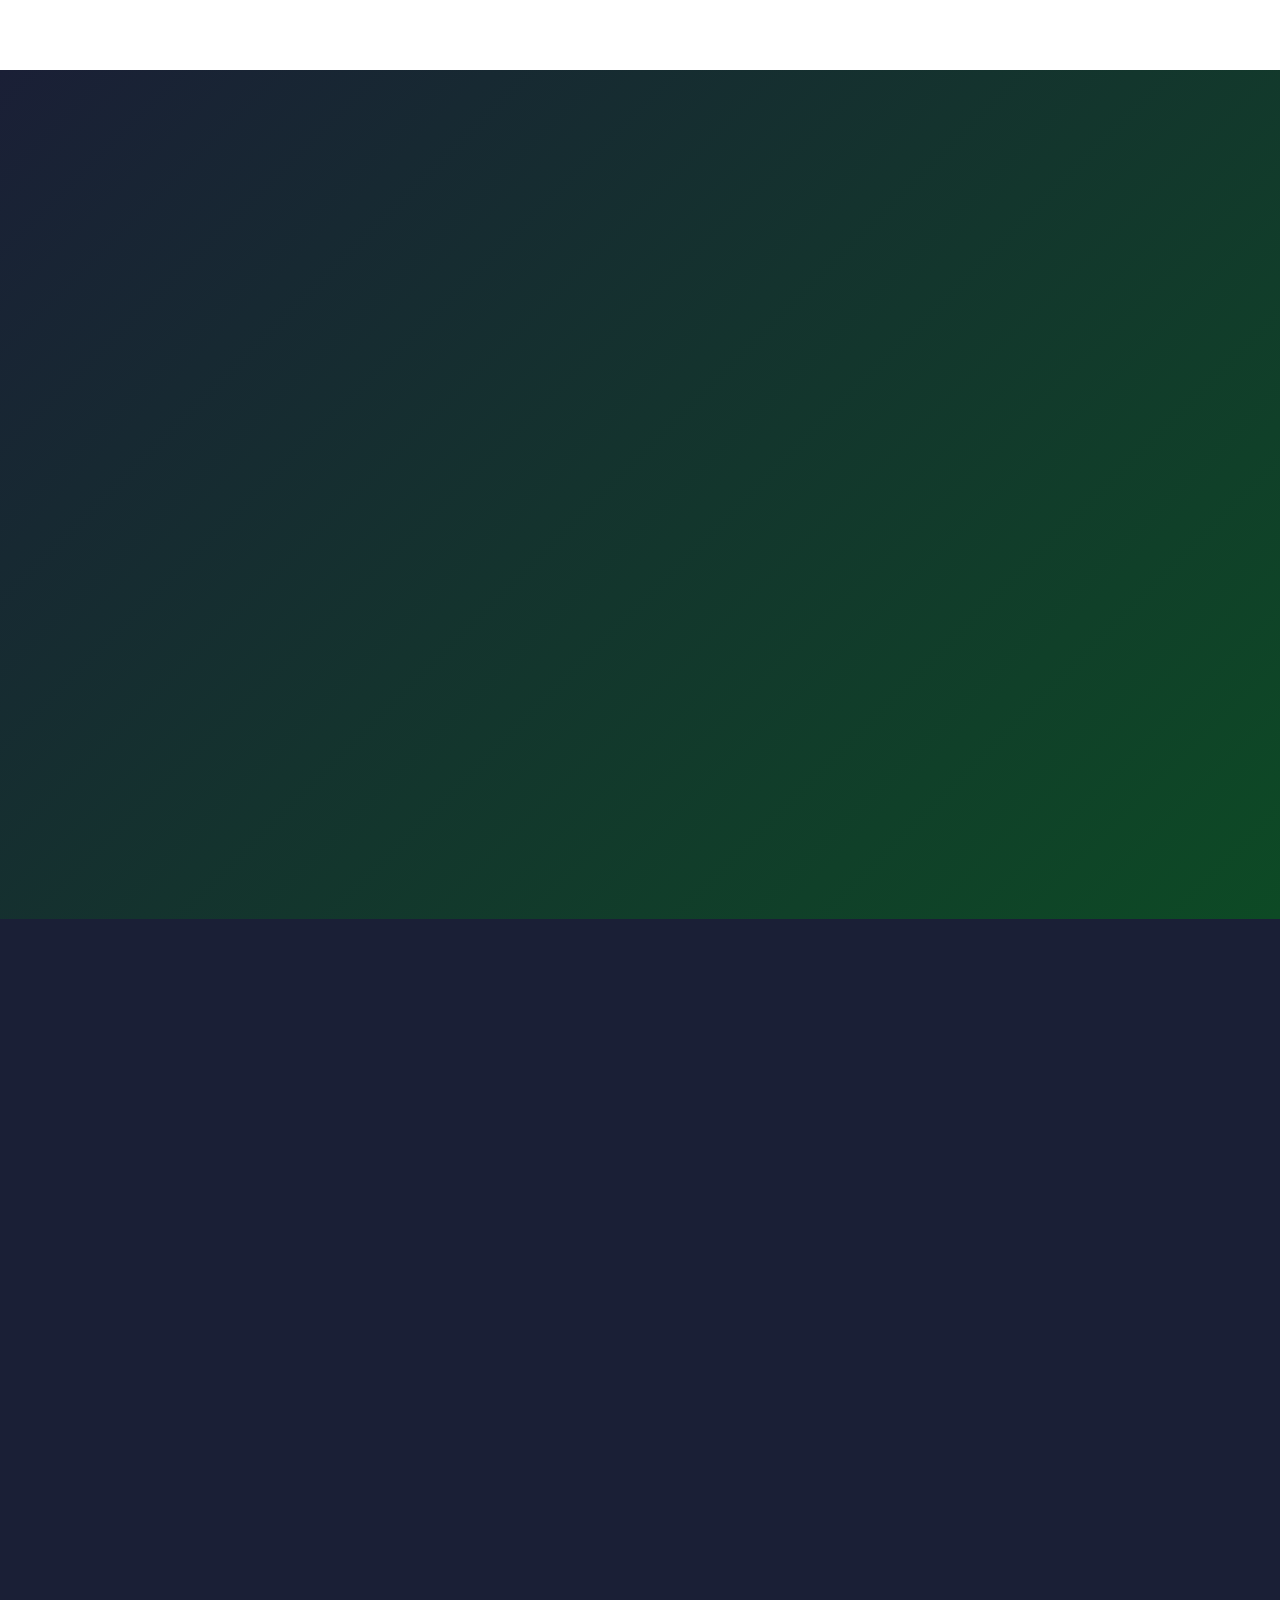
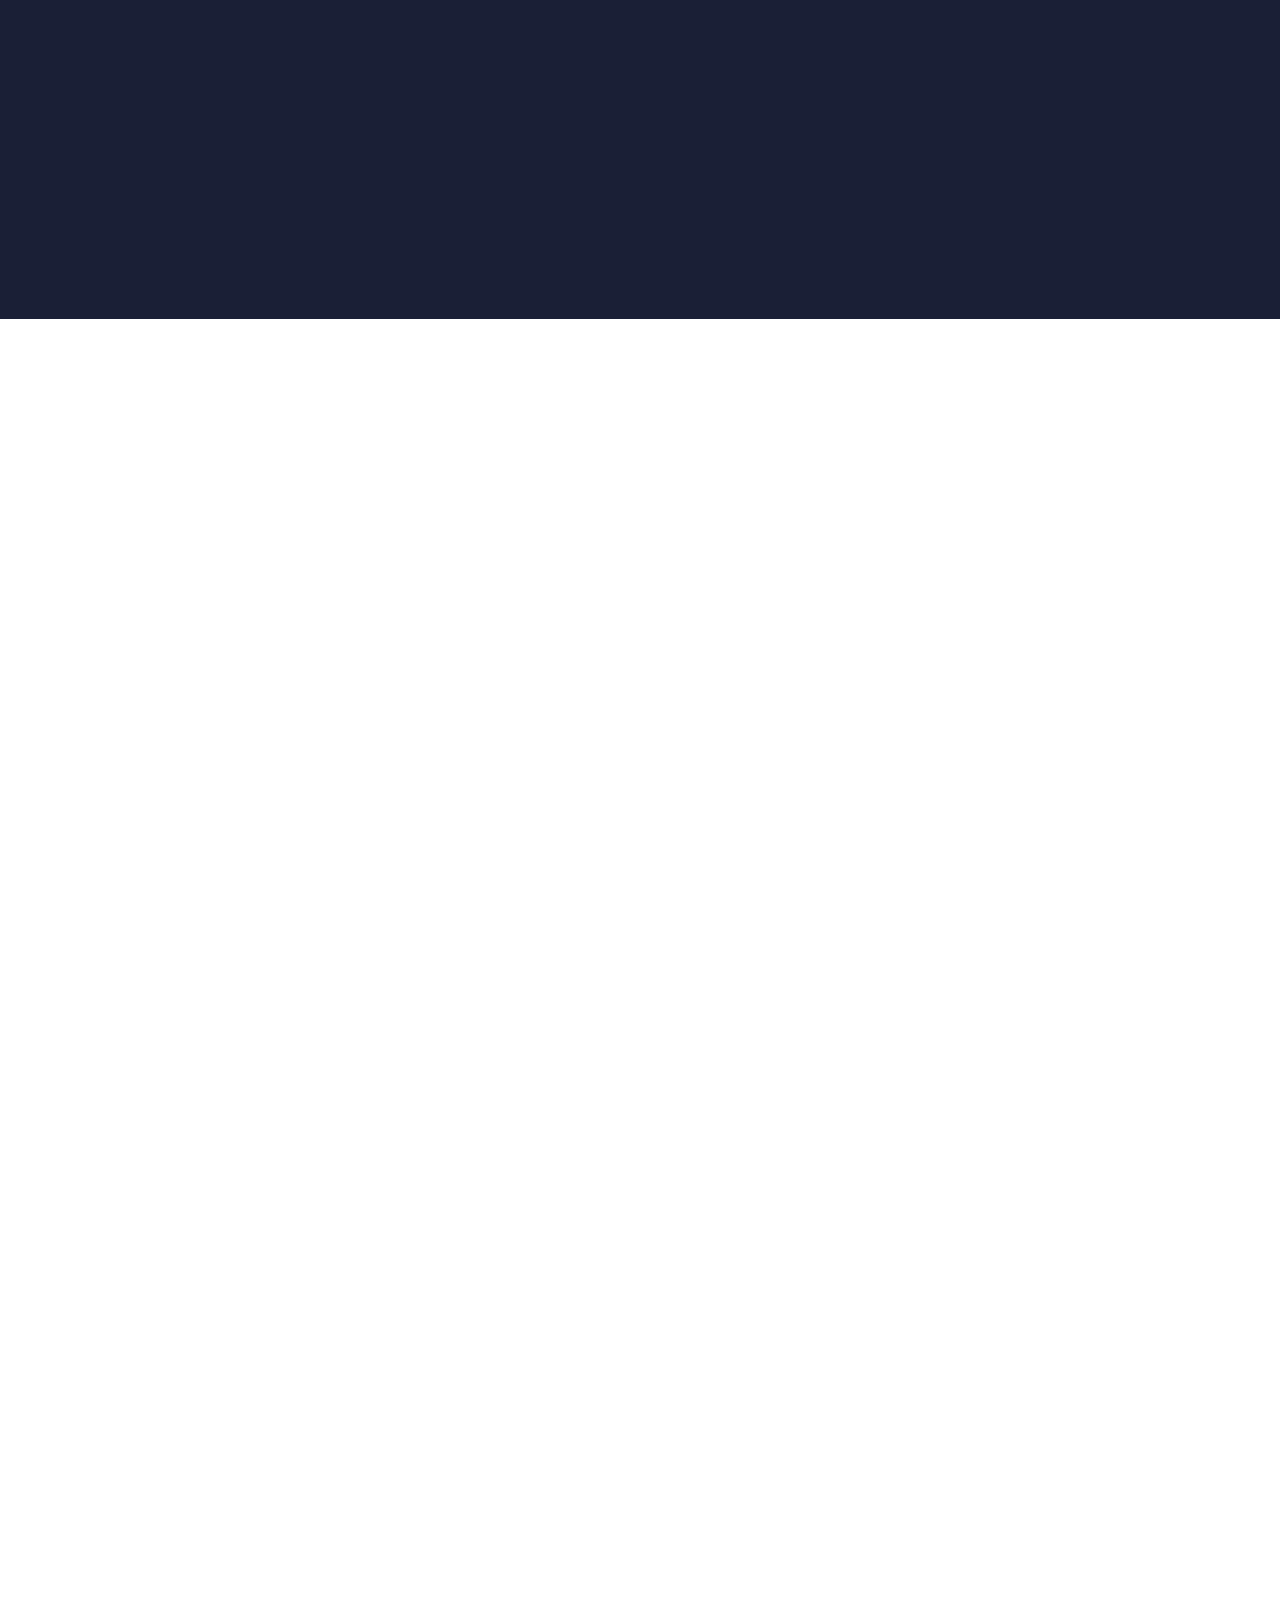
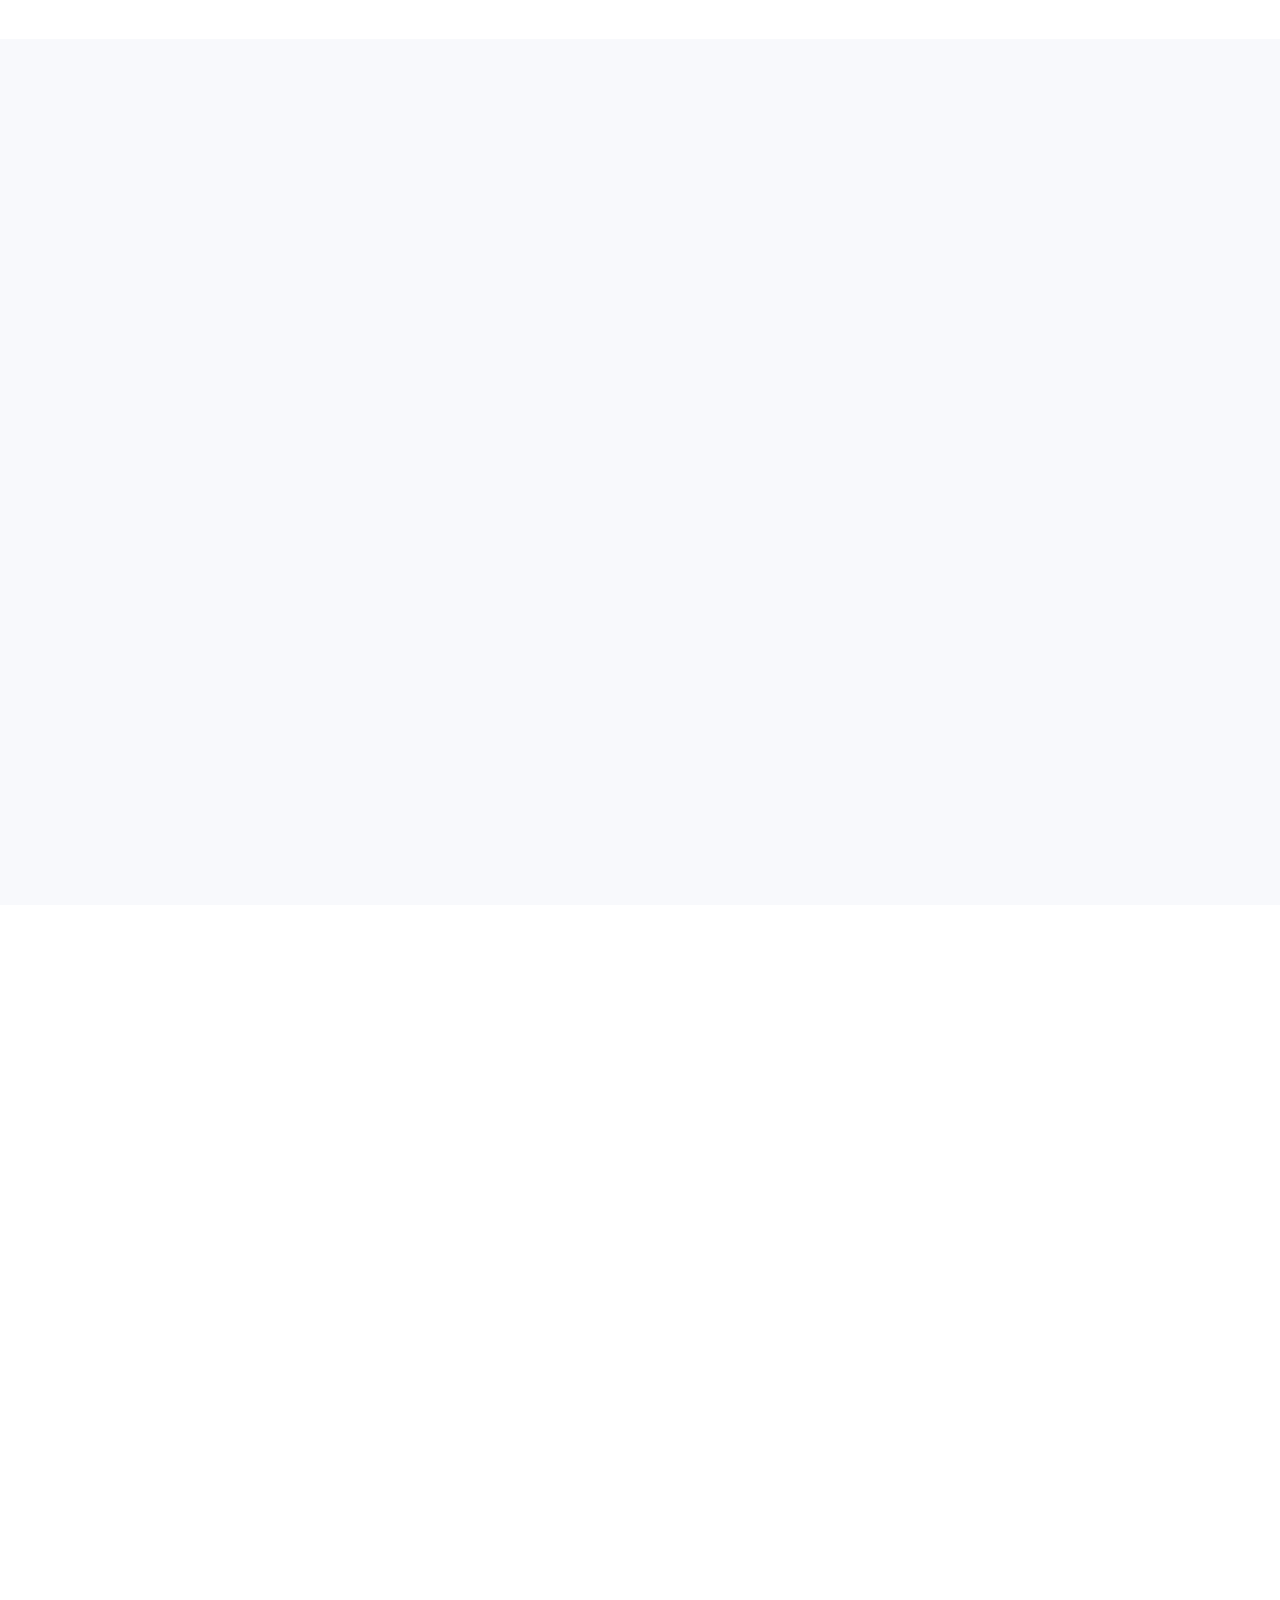
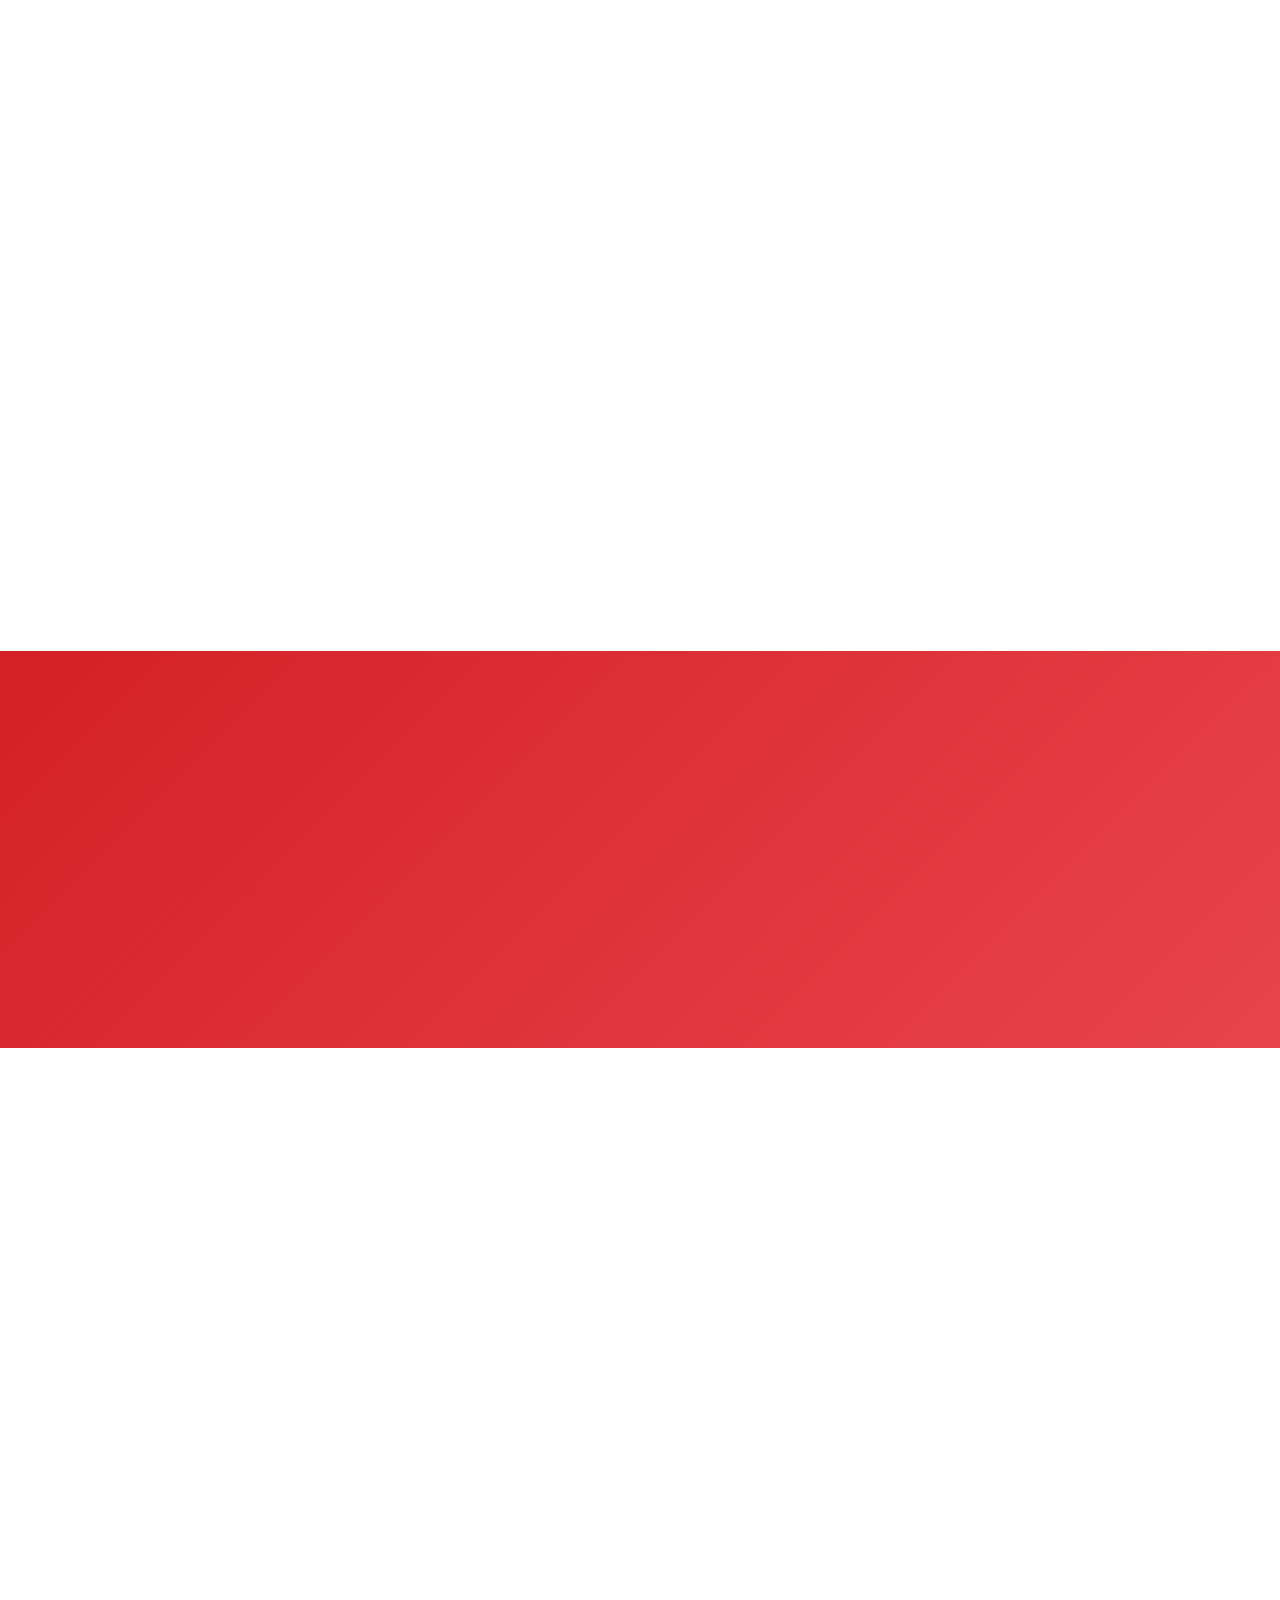
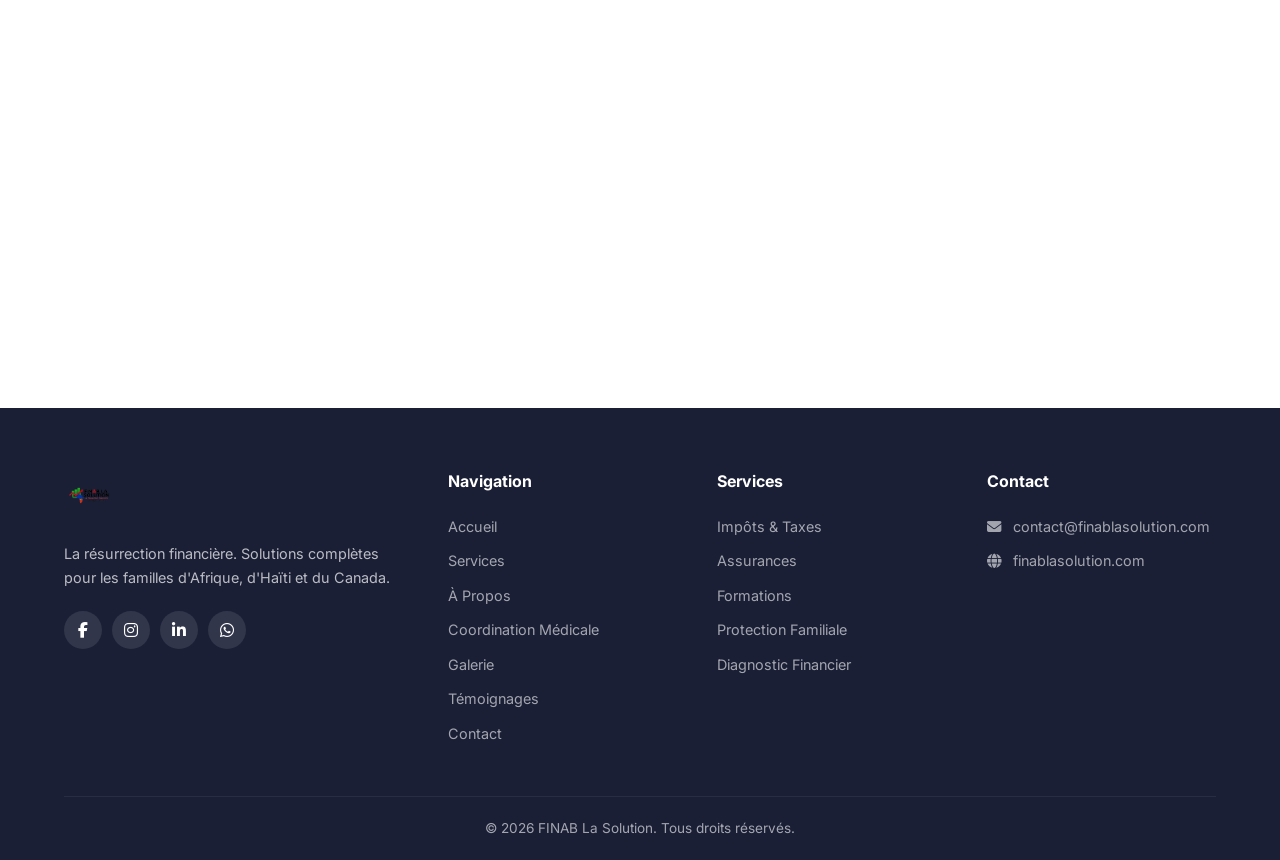
==== commit b8116639: "Replace 'Notre Partenaire' with premium 'Nos Réussites' slider - Renamed section from "Notre Partena" ====
--- a/index.html
+++ b/index.html
@@ -266,113 +266,139 @@
         </div>
     </section>
 
-    <!-- Gallery Section -->
-    <section id="galerie" class="section gallery">
+    <!-- Achievements Slider Section -->
+    <section id="galerie" class="section achievements-section">
+        <div class="container">
+            <div class="section-header fade-up">
+                <span class="section-tag">Nos Succès</span>
+                <h2 class="section-title">Nos <span class="text-gradient">Réussites</span></h2>
+                <p class="section-desc">L'excellence reconnue à l'international. Découvrez notre parcours, nos accomplissements et les communautés que nous servons.</p>
+            </div>
+
+            <!-- Premium Achievement Slider -->
+            <div class="achieve-slider fade-up" id="achieveSlider">
+                <div class="achieve-track" id="achieveTrack">
+                    <div class="achieve-slide">
+                        <div class="achieve-img">
+                            <img src="img/gallery/partenaire-abraham-portrait.jpg" alt="Koffi Abraham AKPOBI — Senior Vice President">
+                        </div>
+                        <div class="achieve-caption">
+                            <span class="achieve-tag"><i class="fas fa-award"></i> Leadership</span>
+                            <h3>Koffi Abraham AKPOBI</h3>
+                            <p>Senior Vice President (SVP) — Un parcours d'excellence et de détermination</p>
+                        </div>
+                    </div>
+                    <div class="achieve-slide">
+                        <div class="achieve-img">
+                            <img src="img/gallery/partenaire-abraham-certificat.jpg" alt="Certificat SVP — Convention of Champions">
+                        </div>
+                        <div class="achieve-caption">
+                            <span class="achieve-tag"><i class="fas fa-trophy"></i> Reconnaissance</span>
+                            <h3>Convention of Champions</h3>
+                            <p>Reconnaissance officielle au rang de Senior Vice President par Greatway Financial</p>
+                        </div>
+                    </div>
+                    <div class="achieve-slide">
+                        <div class="achieve-img">
+                            <img src="img/gallery/partenaire-abraham-formation.jpg" alt="Formation et coaching financier">
+                        </div>
+                        <div class="achieve-caption">
+                            <span class="achieve-tag"><i class="fas fa-chalkboard-teacher"></i> Formation</span>
+                            <h3>Formation & Coaching</h3>
+                            <p>Transmission du savoir et formation des équipes pour l'excellence financière</p>
+                        </div>
+                    </div>
+                    <div class="achieve-slide">
+                        <div class="achieve-img">
+                            <img src="img/gallery/partenaire-abraham-convention.jpg" alt="Convention Champions — Veste rouge">
+                        </div>
+                        <div class="achieve-caption">
+                            <span class="achieve-tag"><i class="fas fa-star"></i> Excellence</span>
+                            <h3>Convention des Champions</h3>
+                            <p>Reconnu parmi les meilleurs conseillers financiers à l'échelle internationale</p>
+                        </div>
+                    </div>
+                    <div class="achieve-slide">
+                        <div class="achieve-img">
+                            <img src="img/gallery/partenaire-abraham-gala.jpg" alt="Soirée de gala">
+                        </div>
+                        <div class="achieve-caption">
+                            <span class="achieve-tag"><i class="fas fa-champagne-glasses"></i> Célébration</span>
+                            <h3>Soirée de Gala</h3>
+                            <p>Célébration des succès et des accomplissements de notre équipe</p>
+                        </div>
+                    </div>
+                    <div class="achieve-slide">
+                        <div class="achieve-img">
+                            <img src="img/gallery/partenaire-abraham-collegues.jpg" alt="Équipe de leaders">
+                        </div>
+                        <div class="achieve-caption">
+                            <span class="achieve-tag"><i class="fas fa-users"></i> Équipe</span>
+                            <h3>Équipe de Leaders</h3>
+                            <p>Ensemble pour l'excellence — une équipe soudée et engagée</p>
+                        </div>
+                    </div>
+                    <div class="achieve-slide">
+                        <div class="achieve-img">
+                            <img src="img/gallery/partenaire-abraham-bague.jpg" alt="Bague AKPOBI $100,000">
+                        </div>
+                        <div class="achieve-caption">
+                            <span class="achieve-tag"><i class="fas fa-gem"></i> Distinction</span>
+                            <h3>Bague de Reconnaissance</h3>
+                            <p>AKPOBI — $100,000 : symbole de persévérance et de réussite exceptionnelle</p>
+                        </div>
+                    </div>
+                    <div class="achieve-slide">
+                        <div class="achieve-img">
+                            <img src="img/gallery/partenaire-associes.jpg" alt="Partenaires et associés">
+                        </div>
+                        <div class="achieve-caption">
+                            <span class="achieve-tag"><i class="fas fa-handshake"></i> Partenariat</span>
+                            <h3>Collaborations Stratégiques</h3>
+                            <p>Des partenariats solides pour offrir le meilleur service à nos clients</p>
+                        </div>
+                    </div>
+                    <div class="achieve-slide">
+                        <div class="achieve-img">
+                            <img src="img/gallery/partenaire-abraham-evenement.jpg" alt="Événement FINAB">
+                        </div>
+                        <div class="achieve-caption">
+                            <span class="achieve-tag"><i class="fas fa-heart"></i> Engagement</span>
+                            <h3>Événements & Engagement</h3>
+                            <p>Présent et engagé pour notre communauté, en famille et avec passion</p>
+                        </div>
+                    </div>
+                </div>
+                <!-- Slider Controls -->
+                <button class="achieve-nav achieve-prev" id="achievePrev" aria-label="Précédent">
+                    <i class="fas fa-chevron-left"></i>
+                </button>
+                <button class="achieve-nav achieve-next" id="achieveNext" aria-label="Suivant">
+                    <i class="fas fa-chevron-right"></i>
+                </button>
+                <!-- Progress Bar -->
+                <div class="achieve-progress">
+                    <div class="achieve-progress-bar" id="achieveProgressBar"></div>
+                </div>
+                <!-- Dots -->
+                <div class="achieve-dots" id="achieveDots"></div>
+            </div>
+        </div>
+    </section>
+
+    <!-- Gallery Grid Section -->
+    <section class="section gallery">
         <div class="container">
             <div class="section-header fade-up">
                 <span class="section-tag">Galerie</span>
                 <h2 class="section-title">Notre <span class="text-gradient">Univers</span></h2>
-                <p class="section-desc">Découvrez notre équipe, nos partenaires et les communautés que nous servons à travers l'Afrique et le Canada.</p>
-            </div>
-            <!-- Gallery Filter -->
+            </div>
             <div class="gallery-filters fade-up">
                 <button class="gallery-filter active" data-filter="all">Tout</button>
-                <button class="gallery-filter" data-filter="partenaire">Notre Partenaire</button>
                 <button class="gallery-filter" data-filter="equipe">Équipe & Professionnels</button>
                 <button class="gallery-filter" data-filter="communaute">Communauté</button>
             </div>
-            <!-- Gallery Grid -->
             <div class="gallery-grid">
-                <!-- Partenaire Abraham -->
-                <div class="gallery-item fade-up" data-category="partenaire">
-                    <div class="gallery-img">
-                        <img src="img/gallery/partenaire-abraham-portrait.jpg" alt="Koffi Abraham AKPOBI — Senior Vice President" loading="lazy">
-                        <div class="gallery-overlay">
-                            <div class="gallery-info">
-                                <h4>Koffi Abraham AKPOBI</h4>
-                                <p>Senior Vice President (SVP)</p>
-                            </div>
-                        </div>
-                    </div>
-                </div>
-                <div class="gallery-item fade-up delay-1" data-category="partenaire">
-                    <div class="gallery-img">
-                        <img src="img/gallery/partenaire-abraham-formation.jpg" alt="Abraham en session de formation" loading="lazy">
-                        <div class="gallery-overlay">
-                            <div class="gallery-info">
-                                <h4>Formation & Coaching</h4>
-                                <p>Sessions de formation financière</p>
-                            </div>
-                        </div>
-                    </div>
-                </div>
-                <div class="gallery-item fade-up delay-2" data-category="partenaire">
-                    <div class="gallery-img">
-                        <img src="img/gallery/partenaire-abraham-certificat.jpg" alt="Abraham recevant son certificat SVP" loading="lazy">
-                        <div class="gallery-overlay">
-                            <div class="gallery-info">
-                                <h4>Reconnaissance SVP</h4>
-                                <p>Convention of Champions — Greatway</p>
-                            </div>
-                        </div>
-                    </div>
-                </div>
-                <div class="gallery-item fade-up delay-3" data-category="partenaire">
-                    <div class="gallery-img">
-                        <img src="img/gallery/partenaire-abraham-convention.jpg" alt="Abraham à la Convention of Champions" loading="lazy">
-                        <div class="gallery-overlay">
-                            <div class="gallery-info">
-                                <h4>Convention Champions</h4>
-                                <p>Excellence reconnue à l'international</p>
-                            </div>
-                        </div>
-                    </div>
-                </div>
-                <div class="gallery-item fade-up" data-category="partenaire">
-                    <div class="gallery-img">
-                        <img src="img/gallery/partenaire-abraham-gala.jpg" alt="Soirée de gala FINAB" loading="lazy">
-                        <div class="gallery-overlay">
-                            <div class="gallery-info">
-                                <h4>Soirée de Gala</h4>
-                                <p>Célébration des succès</p>
-                            </div>
-                        </div>
-                    </div>
-                </div>
-                <div class="gallery-item fade-up delay-1" data-category="partenaire">
-                    <div class="gallery-img">
-                        <img src="img/gallery/partenaire-abraham-collegues.jpg" alt="Abraham avec ses collègues" loading="lazy">
-                        <div class="gallery-overlay">
-                            <div class="gallery-info">
-                                <h4>Équipe de Leaders</h4>
-                                <p>Ensemble pour l'excellence</p>
-                            </div>
-                        </div>
-                    </div>
-                </div>
-                <div class="gallery-item fade-up delay-2" data-category="partenaire">
-                    <div class="gallery-img">
-                        <img src="img/gallery/partenaire-abraham-bague.jpg" alt="Bague de reconnaissance AKPOBI" loading="lazy">
-                        <div class="gallery-overlay">
-                            <div class="gallery-info">
-                                <h4>Bague de Reconnaissance</h4>
-                                <p>AKPOBI — $100,000</p>
-                            </div>
-                        </div>
-                    </div>
-                </div>
-                <div class="gallery-item fade-up delay-3" data-category="partenaire">
-                    <div class="gallery-img">
-                        <img src="img/gallery/partenaire-associes.jpg" alt="Partenaires associés" loading="lazy">
-                        <div class="gallery-overlay">
-                            <div class="gallery-info">
-                                <h4>Nos Partenaires</h4>
-                                <p>Collaboration internationale</p>
-                            </div>
-                        </div>
-                    </div>
-                </div>
-                <!-- Équipe & Professionnels -->
                 <div class="gallery-item fade-up" data-category="equipe">
                     <div class="gallery-img">
                         <img src="img/gallery/afrique-consultation.jpg" alt="Consultation financière" loading="lazy">
@@ -461,7 +487,6 @@
                         </div>
                     </div>
                 </div>
-                <!-- Communauté -->
                 <div class="gallery-item fade-up" data-category="communaute">
                     <div class="gallery-img">
                         <img src="img/gallery/afrique-famille.jpg" alt="Famille africaine" loading="lazy">
--- a/css/style.css
+++ b/css/style.css
@@ -496,6 +496,186 @@
 .footer-links a:hover { color: var(--white); padding-left: 4px; }
 .footer-links p i { margin-right: 8px; }
 .footer-bottom { border-top: 1px solid rgba(255,255,255,0.1); padding: 20px 0; text-align: center; font-size: 0.85rem; opacity: 0.6; }
+
+/* ===== ACHIEVEMENTS SLIDER ===== */
+.achievements-section { background: var(--navy); color: var(--white); overflow: hidden; }
+.achievements-section .section-tag { background: rgba(255,255,255,0.1); color: var(--white); }
+.achievements-section .text-gradient {
+    background: linear-gradient(135deg, var(--green-light), var(--gold));
+    -webkit-background-clip: text; background-clip: text;
+}
+.achievements-section .section-desc { color: rgba(255,255,255,0.7); }
+
+.achieve-slider {
+    position: relative;
+    overflow: hidden;
+    border-radius: var(--radius);
+    background: rgba(255,255,255,0.03);
+    border: 1px solid rgba(255,255,255,0.06);
+}
+.achieve-track {
+    display: flex;
+    transition: transform 0.7s cubic-bezier(0.25, 0.46, 0.45, 0.94);
+    will-change: transform;
+}
+.achieve-slide {
+    min-width: 100%;
+    position: relative;
+    flex-shrink: 0;
+}
+.achieve-img {
+    width: 100%;
+    height: 520px;
+    overflow: hidden;
+    position: relative;
+}
+.achieve-img::after {
+    content: '';
+    position: absolute;
+    inset: 0;
+    background: linear-gradient(180deg, transparent 30%, rgba(26,31,54,0.95) 90%);
+    z-index: 1;
+}
+.achieve-img img {
+    width: 100%;
+    height: 100%;
+    object-fit: cover;
+    object-position: center top;
+    transition: transform 6s ease-out;
+}
+.achieve-slide.active .achieve-img img {
+    transform: scale(1.08);
+}
+.achieve-caption {
+    position: absolute;
+    bottom: 0;
+    left: 0;
+    right: 0;
+    padding: 40px 50px;
+    z-index: 2;
+    transform: translateY(20px);
+    opacity: 0;
+    transition: all 0.6s cubic-bezier(0.25, 0.46, 0.45, 0.94) 0.2s;
+}
+.achieve-slide.active .achieve-caption {
+    transform: translateY(0);
+    opacity: 1;
+}
+.achieve-tag {
+    display: inline-flex;
+    align-items: center;
+    gap: 8px;
+    padding: 6px 16px;
+    background: rgba(27,107,58,0.6);
+    backdrop-filter: blur(8px);
+    border-radius: 50px;
+    font-size: 0.8rem;
+    font-weight: 600;
+    color: var(--white);
+    margin-bottom: 16px;
+    letter-spacing: 0.5px;
+    text-transform: uppercase;
+}
+.achieve-caption h3 {
+    font-family: 'Playfair Display', serif;
+    font-size: clamp(1.5rem, 3vw, 2.2rem);
+    font-weight: 800;
+    margin-bottom: 10px;
+    text-shadow: 0 2px 20px rgba(0,0,0,0.3);
+}
+.achieve-caption p {
+    font-size: 1rem;
+    opacity: 0.85;
+    max-width: 600px;
+    line-height: 1.7;
+}
+
+/* Slider Navigation */
+.achieve-nav {
+    position: absolute;
+    top: 50%;
+    transform: translateY(-50%);
+    z-index: 10;
+    width: 56px;
+    height: 56px;
+    border-radius: 50%;
+    background: rgba(255,255,255,0.1);
+    backdrop-filter: blur(10px);
+    border: 1px solid rgba(255,255,255,0.15);
+    color: var(--white);
+    font-size: 1.1rem;
+    cursor: pointer;
+    transition: all 0.3s ease;
+    display: flex;
+    align-items: center;
+    justify-content: center;
+}
+.achieve-nav:hover {
+    background: var(--green);
+    border-color: var(--green);
+    box-shadow: 0 8px 30px rgba(27,107,58,0.4);
+    transform: translateY(-50%) scale(1.1);
+}
+.achieve-prev { left: 20px; }
+.achieve-next { right: 20px; }
+
+/* Progress Bar */
+.achieve-progress {
+    position: absolute;
+    bottom: 0;
+    left: 0;
+    right: 0;
+    height: 4px;
+    background: rgba(255,255,255,0.1);
+    z-index: 10;
+}
+.achieve-progress-bar {
+    height: 100%;
+    background: linear-gradient(90deg, var(--green), var(--gold));
+    width: 0%;
+    transition: width 0.3s ease;
+    border-radius: 0 2px 2px 0;
+}
+
+/* Dots */
+.achieve-dots {
+    display: flex;
+    justify-content: center;
+    gap: 10px;
+    padding: 20px;
+    background: rgba(0,0,0,0.2);
+}
+.achieve-dot {
+    width: 12px;
+    height: 12px;
+    border-radius: 50%;
+    background: rgba(255,255,255,0.2);
+    border: none;
+    cursor: pointer;
+    transition: all 0.3s ease;
+    padding: 0;
+}
+.achieve-dot:hover { background: rgba(255,255,255,0.4); }
+.achieve-dot.active {
+    background: var(--green-light);
+    box-shadow: 0 0 12px rgba(40,167,69,0.5);
+    transform: scale(1.2);
+}
+
+@media (max-width: 992px) {
+    .achieve-img { height: 420px; }
+    .achieve-caption { padding: 30px; }
+    .achieve-nav { width: 44px; height: 44px; font-size: 0.9rem; }
+    .achieve-prev { left: 12px; }
+    .achieve-next { right: 12px; }
+}
+@media (max-width: 640px) {
+    .achieve-img { height: 340px; }
+    .achieve-caption { padding: 20px; }
+    .achieve-caption h3 { font-size: 1.3rem; }
+    .achieve-caption p { font-size: 0.85rem; }
+    .achieve-nav { width: 38px; height: 38px; font-size: 0.8rem; }
+}
 
 /* ===== GALLERY ===== */
 .gallery { background: var(--white); }
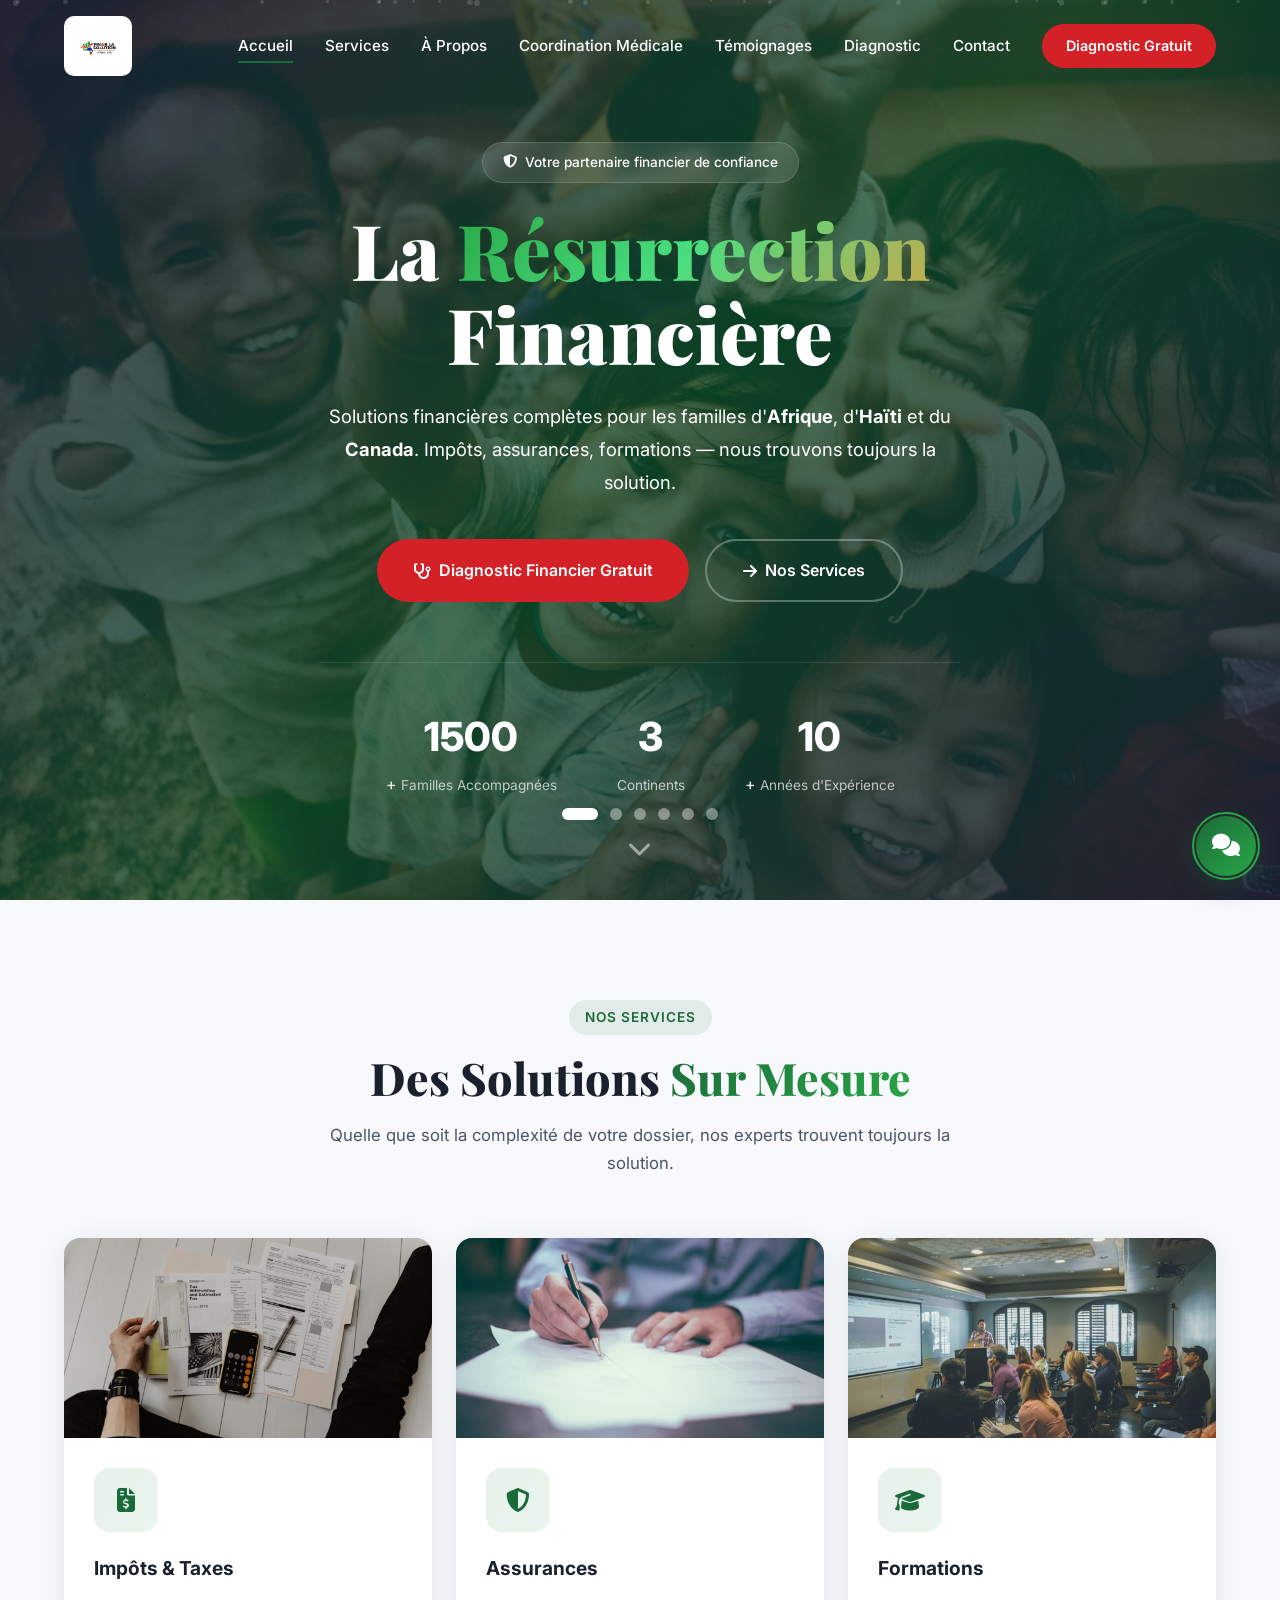
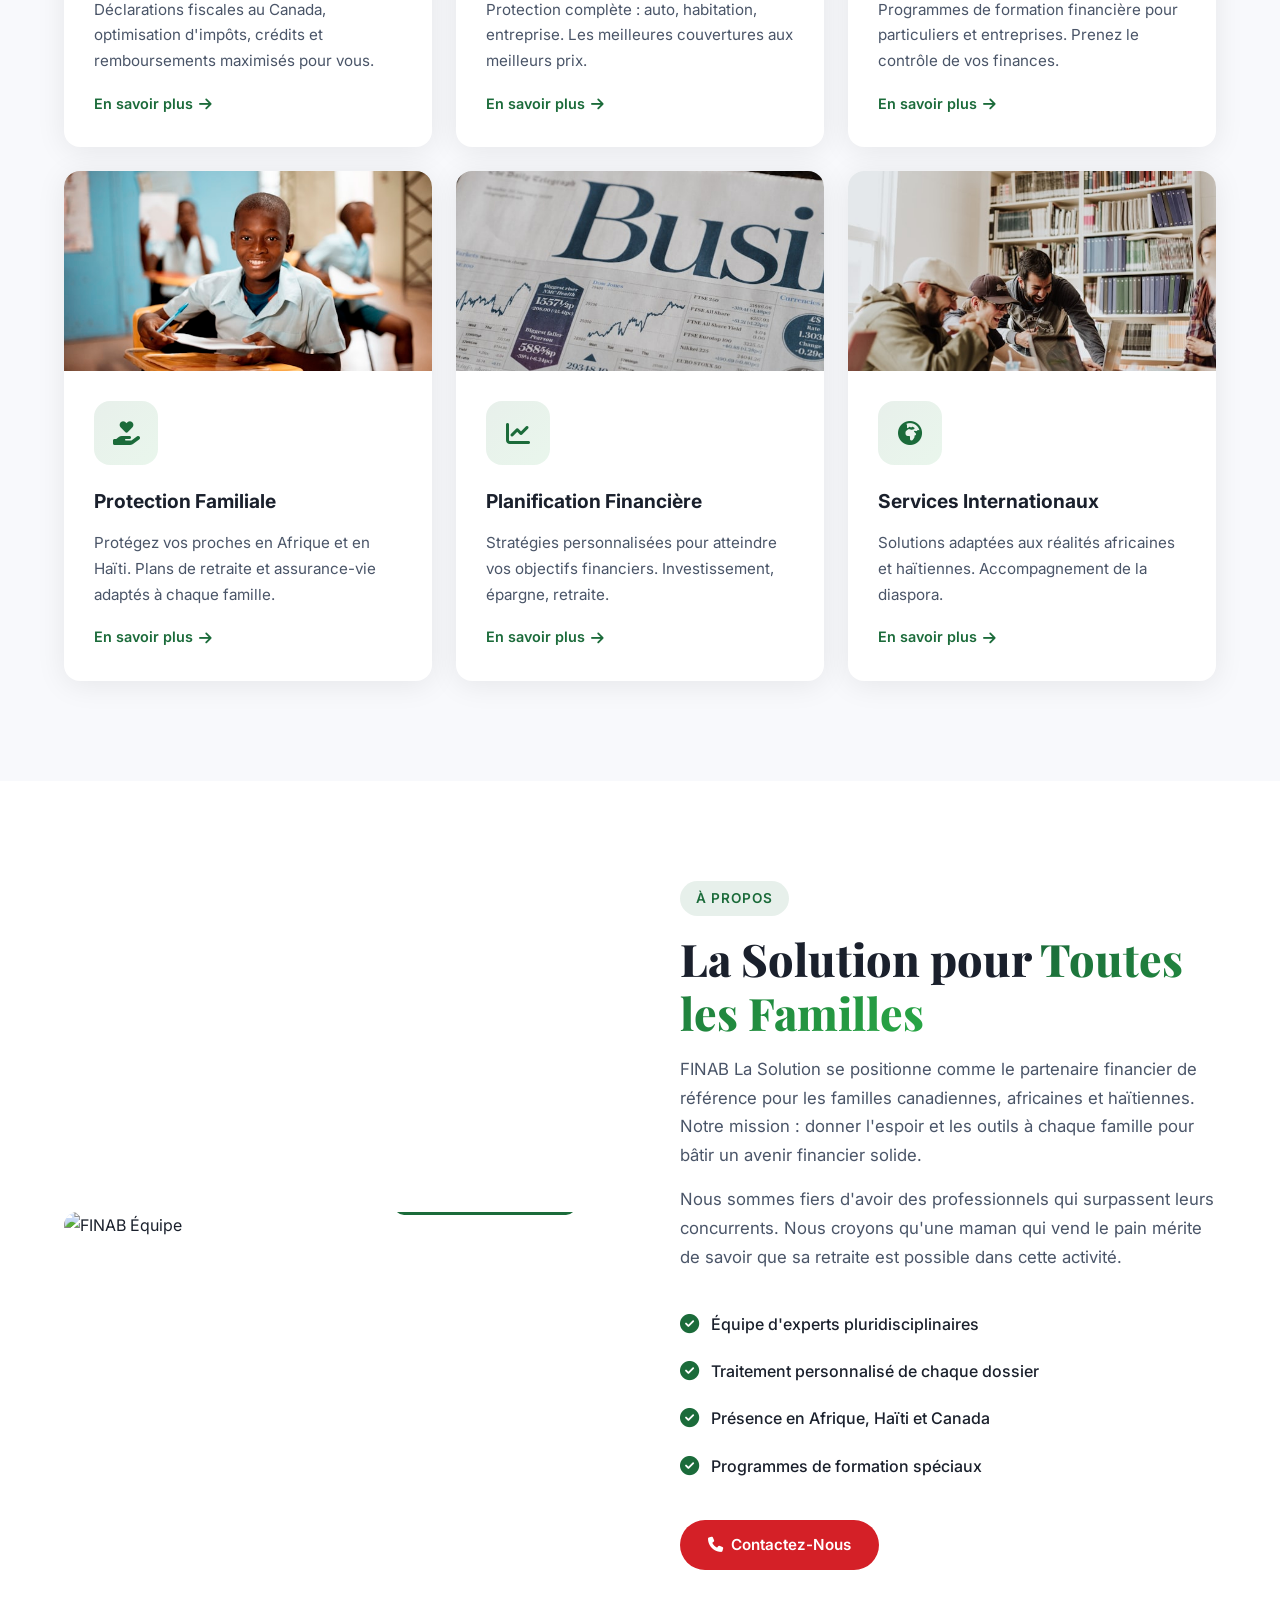
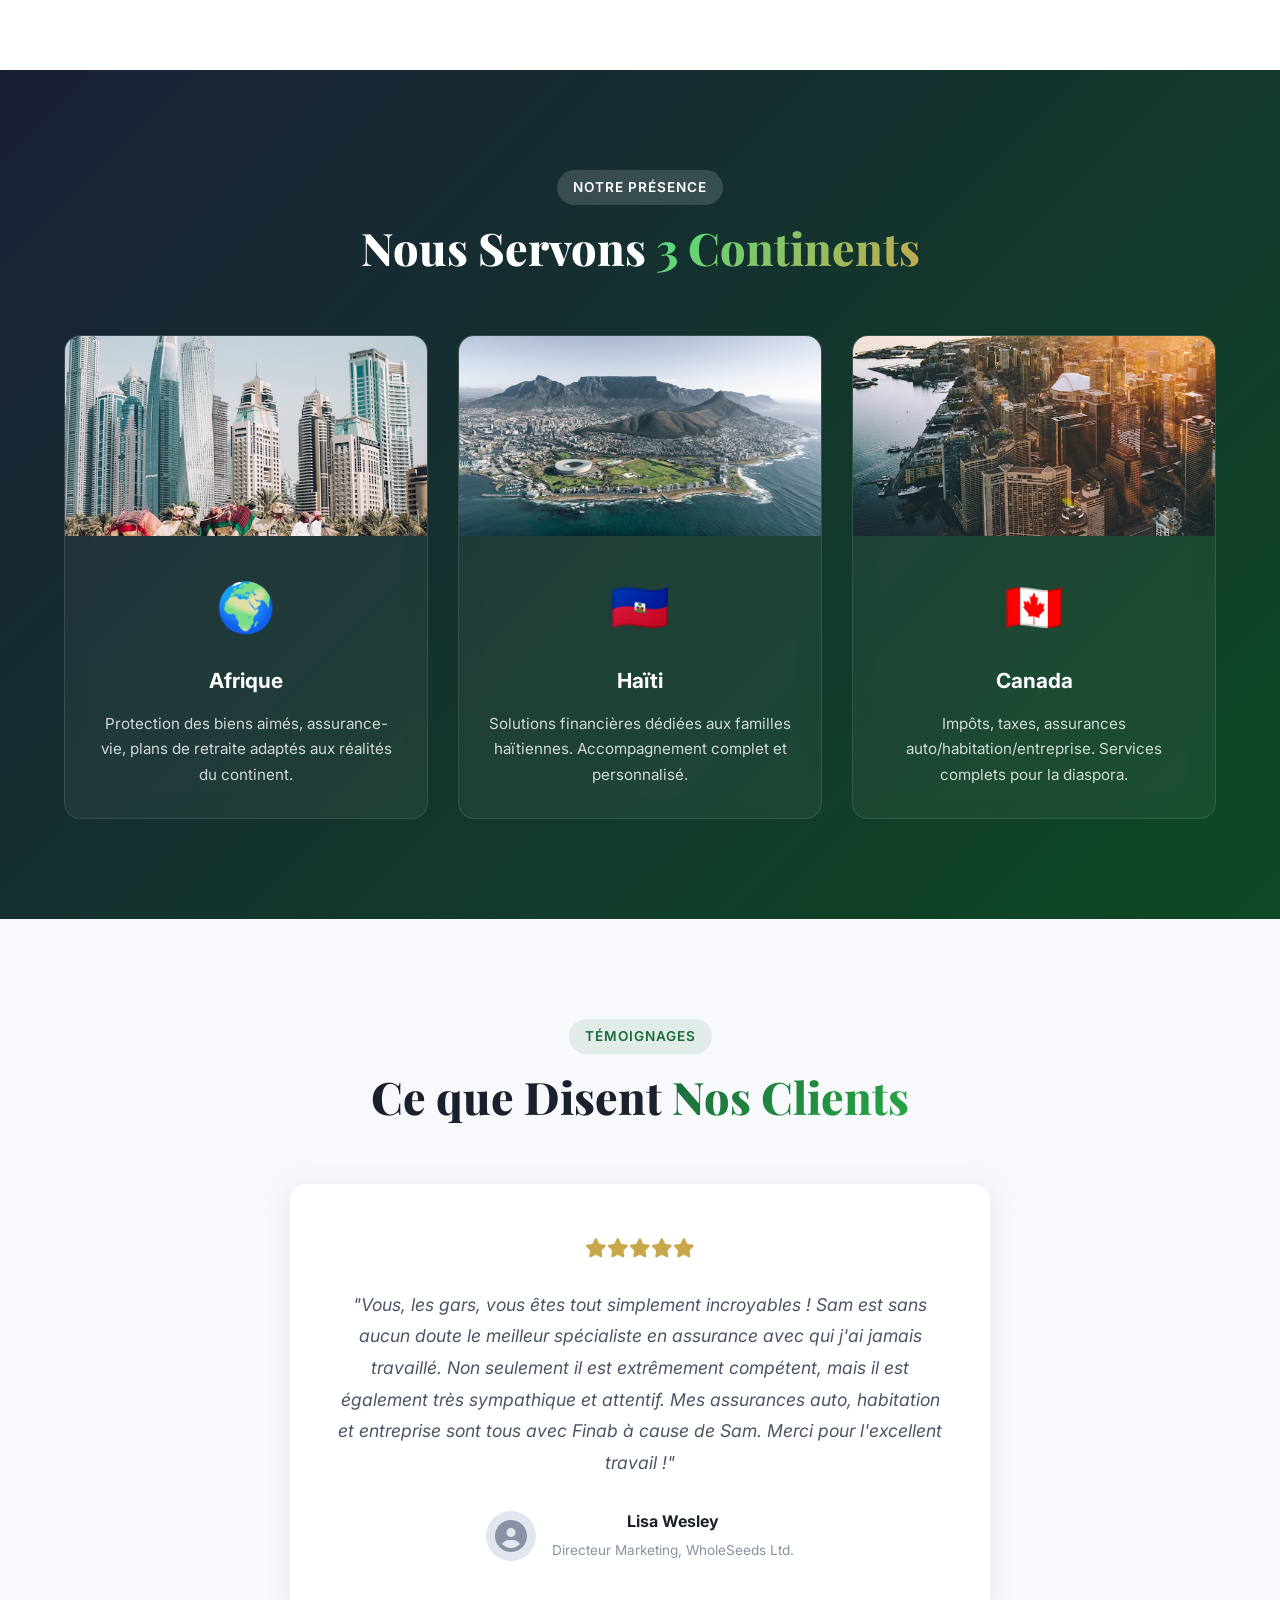
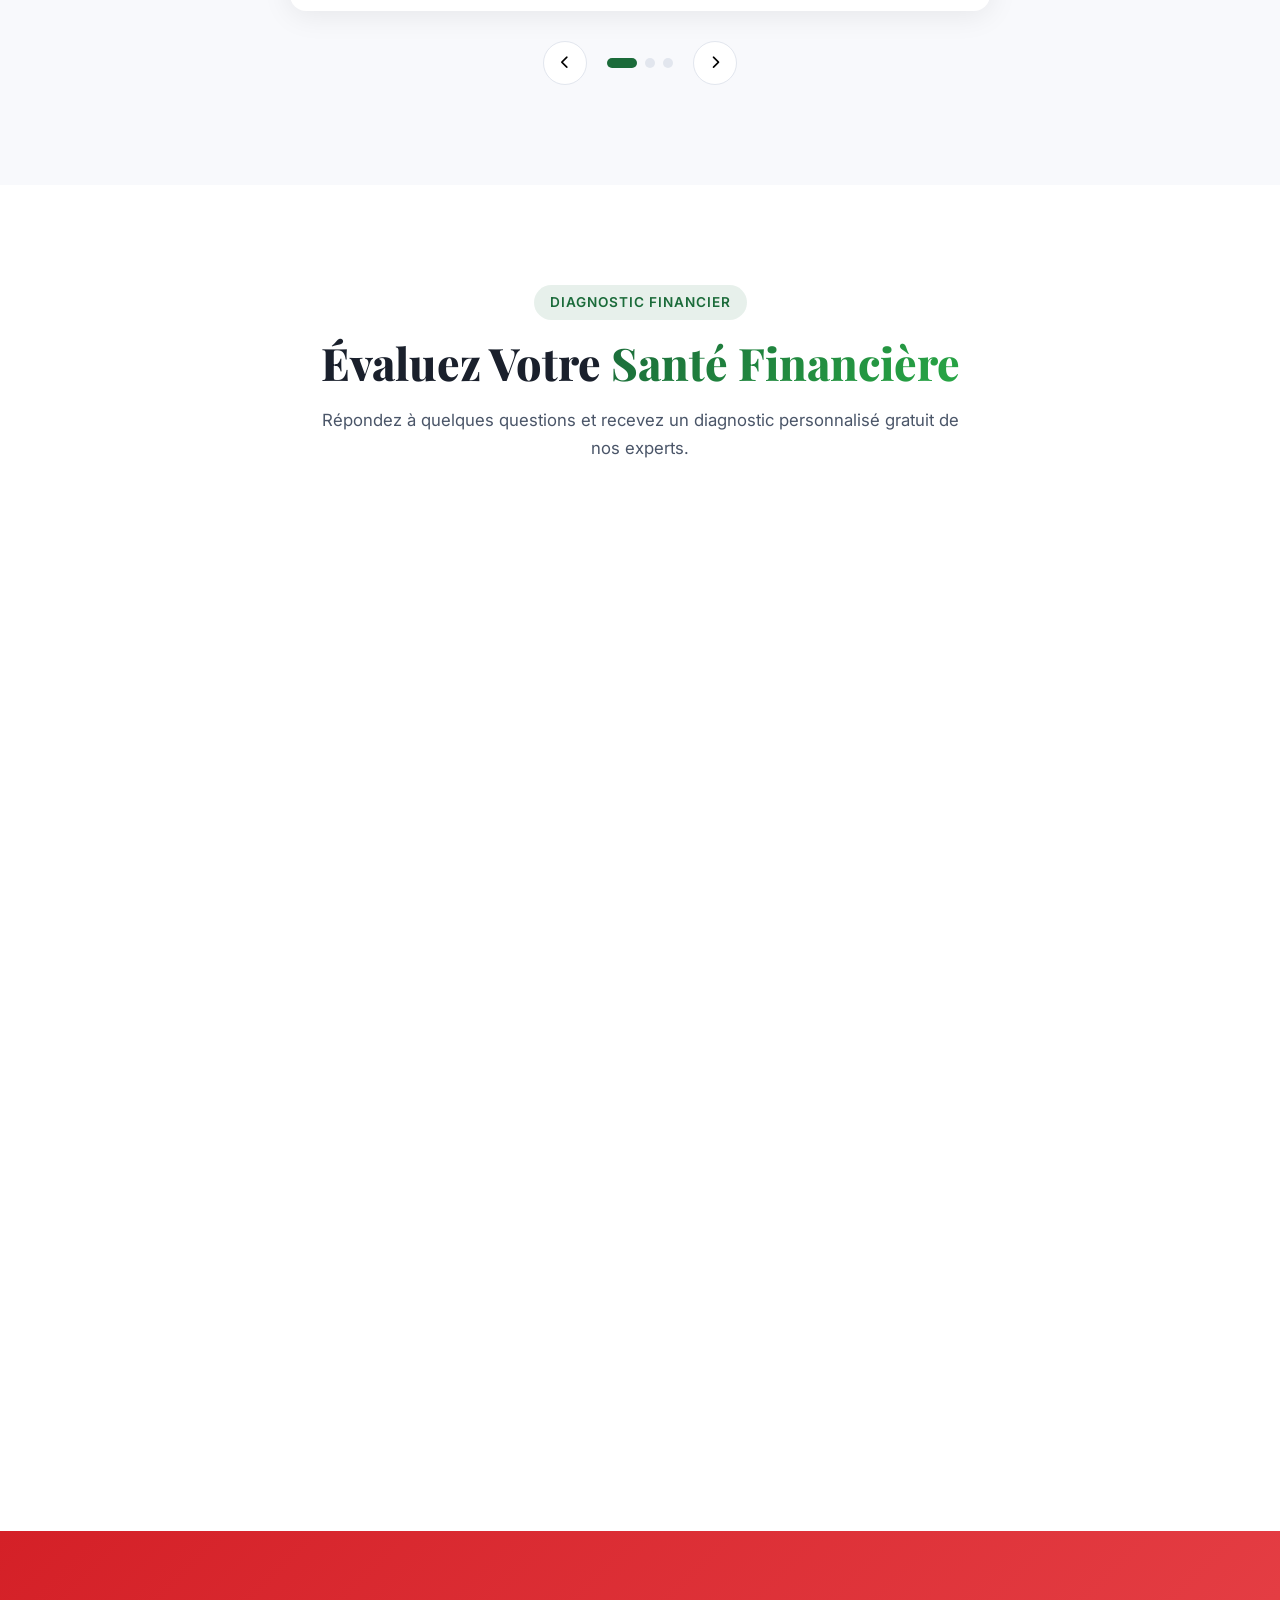
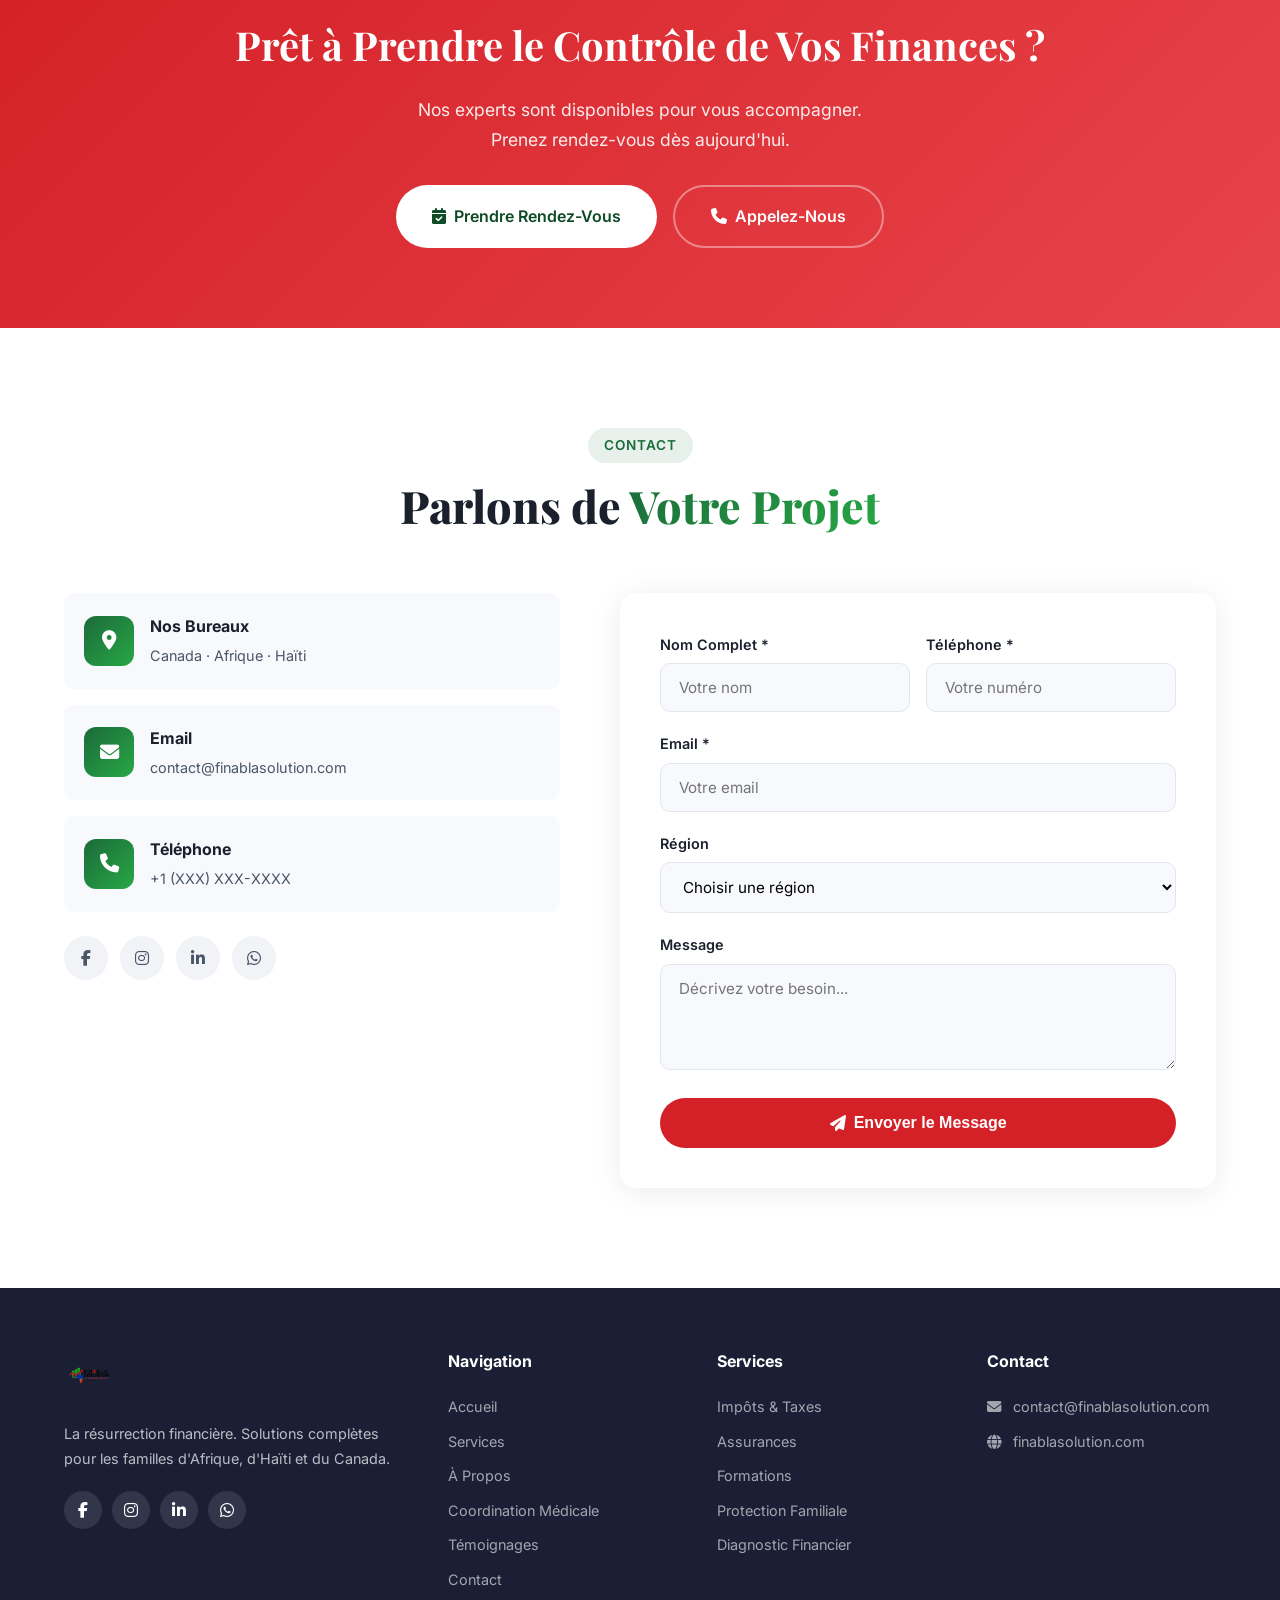
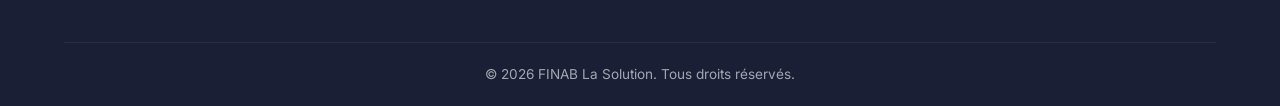
==== commit 566e8d82: "Fix website not loading due to JavaScript syntax errors The site was stuck on the preloader screen b" ====
--- a/index.html
+++ b/index.html
@@ -32,7 +32,6 @@
                 <a href="#services" class="nav-link">Services</a>
                 <a href="#apropos" class="nav-link">À Propos</a>
                 <a href="./pages/coordination-medicale.html" class="nav-link">Coordination Médicale</a>
-                <a href="#galerie" class="nav-link">Galerie</a>
                 <a href="#temoignages" class="nav-link">Témoignages</a>
                 <a href="#diagnostic" class="nav-link">Diagnostic</a>
                 <a href="#contact" class="nav-link">Contact</a>
@@ -112,7 +111,6 @@
             <span class="slider-dot" data-slide="3"></span>
             <span class="slider-dot" data-slide="4"></span>
             <span class="slider-dot" data-slide="5"></span>
-            <span class="slider-dot" data-slide="6"></span>
         </div>
         <div class="hero-scroll">
             <a href="#services"><i class="fas fa-chevron-down"></i></a>
@@ -260,297 +258,6 @@
                         <div class="region-icon">🇨🇦</div>
                         <h3>Canada</h3>
                         <p>Impôts, taxes, assurances auto/habitation/entreprise. Services complets pour la diaspora.</p>
-                    </div>
-                </div>
-            </div>
-        </div>
-    </section>
-
-    <!-- Achievements Slider Section -->
-    <section id="galerie" class="section achievements-section">
-        <div class="container">
-            <div class="section-header fade-up">
-                <span class="section-tag">Nos Succès</span>
-                <h2 class="section-title">Nos <span class="text-gradient">Réussites</span></h2>
-                <p class="section-desc">L'excellence reconnue à l'international. Découvrez notre parcours, nos accomplissements et les communautés que nous servons.</p>
-            </div>
-
-            <!-- Premium Achievement Slider -->
-            <div class="achieve-slider fade-up" id="achieveSlider">
-                <div class="achieve-track" id="achieveTrack">
-                    <div class="achieve-slide">
-                        <div class="achieve-img">
-                            <img src="img/gallery/partenaire-abraham-portrait.jpg" alt="Koffi Abraham AKPOBI — Senior Vice President">
-                        </div>
-                        <div class="achieve-caption">
-                            <span class="achieve-tag"><i class="fas fa-award"></i> Leadership</span>
-                            <h3>Koffi Abraham AKPOBI</h3>
-                            <p>Senior Vice President (SVP) — Un parcours d'excellence et de détermination</p>
-                        </div>
-                    </div>
-                    <div class="achieve-slide">
-                        <div class="achieve-img">
-                            <img src="img/gallery/partenaire-abraham-certificat.jpg" alt="Certificat SVP — Convention of Champions">
-                        </div>
-                        <div class="achieve-caption">
-                            <span class="achieve-tag"><i class="fas fa-trophy"></i> Reconnaissance</span>
-                            <h3>Convention of Champions</h3>
-                            <p>Reconnaissance officielle au rang de Senior Vice President par Greatway Financial</p>
-                        </div>
-                    </div>
-                    <div class="achieve-slide">
-                        <div class="achieve-img">
-                            <img src="img/gallery/partenaire-abraham-formation.jpg" alt="Formation et coaching financier">
-                        </div>
-                        <div class="achieve-caption">
-                            <span class="achieve-tag"><i class="fas fa-chalkboard-teacher"></i> Formation</span>
-                            <h3>Formation & Coaching</h3>
-                            <p>Transmission du savoir et formation des équipes pour l'excellence financière</p>
-                        </div>
-                    </div>
-                    <div class="achieve-slide">
-                        <div class="achieve-img">
-                            <img src="img/gallery/partenaire-abraham-convention.jpg" alt="Convention Champions — Veste rouge">
-                        </div>
-                        <div class="achieve-caption">
-                            <span class="achieve-tag"><i class="fas fa-star"></i> Excellence</span>
-                            <h3>Convention des Champions</h3>
-                            <p>Reconnu parmi les meilleurs conseillers financiers à l'échelle internationale</p>
-                        </div>
-                    </div>
-                    <div class="achieve-slide">
-                        <div class="achieve-img">
-                            <img src="img/gallery/partenaire-abraham-gala.jpg" alt="Soirée de gala">
-                        </div>
-                        <div class="achieve-caption">
-                            <span class="achieve-tag"><i class="fas fa-champagne-glasses"></i> Célébration</span>
-                            <h3>Soirée de Gala</h3>
-                            <p>Célébration des succès et des accomplissements de notre équipe</p>
-                        </div>
-                    </div>
-                    <div class="achieve-slide">
-                        <div class="achieve-img">
-                            <img src="img/gallery/partenaire-abraham-collegues.jpg" alt="Équipe de leaders">
-                        </div>
-                        <div class="achieve-caption">
-                            <span class="achieve-tag"><i class="fas fa-users"></i> Équipe</span>
-                            <h3>Équipe de Leaders</h3>
-                            <p>Ensemble pour l'excellence — une équipe soudée et engagée</p>
-                        </div>
-                    </div>
-                    <div class="achieve-slide">
-                        <div class="achieve-img">
-                            <img src="img/gallery/partenaire-abraham-bague.jpg" alt="Bague AKPOBI $100,000">
-                        </div>
-                        <div class="achieve-caption">
-                            <span class="achieve-tag"><i class="fas fa-gem"></i> Distinction</span>
-                            <h3>Bague de Reconnaissance</h3>
-                            <p>AKPOBI — $100,000 : symbole de persévérance et de réussite exceptionnelle</p>
-                        </div>
-                    </div>
-                    <div class="achieve-slide">
-                        <div class="achieve-img">
-                            <img src="img/gallery/partenaire-associes.jpg" alt="Partenaires et associés">
-                        </div>
-                        <div class="achieve-caption">
-                            <span class="achieve-tag"><i class="fas fa-handshake"></i> Partenariat</span>
-                            <h3>Collaborations Stratégiques</h3>
-                            <p>Des partenariats solides pour offrir le meilleur service à nos clients</p>
-                        </div>
-                    </div>
-                    <div class="achieve-slide">
-                        <div class="achieve-img">
-                            <img src="img/gallery/partenaire-abraham-evenement.jpg" alt="Événement FINAB">
-                        </div>
-                        <div class="achieve-caption">
-                            <span class="achieve-tag"><i class="fas fa-heart"></i> Engagement</span>
-                            <h3>Événements & Engagement</h3>
-                            <p>Présent et engagé pour notre communauté, en famille et avec passion</p>
-                        </div>
-                    </div>
-                </div>
-                <!-- Slider Controls -->
-                <button class="achieve-nav achieve-prev" id="achievePrev" aria-label="Précédent">
-                    <i class="fas fa-chevron-left"></i>
-                </button>
-                <button class="achieve-nav achieve-next" id="achieveNext" aria-label="Suivant">
-                    <i class="fas fa-chevron-right"></i>
-                </button>
-                <!-- Progress Bar -->
-                <div class="achieve-progress">
-                    <div class="achieve-progress-bar" id="achieveProgressBar"></div>
-                </div>
-                <!-- Dots -->
-                <div class="achieve-dots" id="achieveDots"></div>
-            </div>
-        </div>
-    </section>
-
-    <!-- Gallery Grid Section -->
-    <section class="section gallery">
-        <div class="container">
-            <div class="section-header fade-up">
-                <span class="section-tag">Galerie</span>
-                <h2 class="section-title">Notre <span class="text-gradient">Univers</span></h2>
-            </div>
-            <div class="gallery-filters fade-up">
-                <button class="gallery-filter active" data-filter="all">Tout</button>
-                <button class="gallery-filter" data-filter="equipe">Équipe & Professionnels</button>
-                <button class="gallery-filter" data-filter="communaute">Communauté</button>
-            </div>
-            <div class="gallery-grid">
-                <div class="gallery-item fade-up" data-category="equipe">
-                    <div class="gallery-img">
-                        <img src="img/gallery/afrique-consultation.jpg" alt="Consultation financière" loading="lazy">
-                        <div class="gallery-overlay">
-                            <div class="gallery-info">
-                                <h4>Consultation</h4>
-                                <p>Accompagnement personnalisé</p>
-                            </div>
-                        </div>
-                    </div>
-                </div>
-                <div class="gallery-item fade-up delay-1" data-category="equipe">
-                    <div class="gallery-img">
-                        <img src="img/gallery/afrique-reunion.jpg" alt="Réunion d'affaires" loading="lazy">
-                        <div class="gallery-overlay">
-                            <div class="gallery-info">
-                                <h4>Réunion Stratégique</h4>
-                                <p>Planification et expertise</p>
-                            </div>
-                        </div>
-                    </div>
-                </div>
-                <div class="gallery-item fade-up delay-2" data-category="equipe">
-                    <div class="gallery-img">
-                        <img src="img/gallery/afrique-businessman.jpg" alt="Professionnel financier" loading="lazy">
-                        <div class="gallery-overlay">
-                            <div class="gallery-info">
-                                <h4>Leadership</h4>
-                                <p>Professionnalisme et confiance</p>
-                            </div>
-                        </div>
-                    </div>
-                </div>
-                <div class="gallery-item fade-up delay-3" data-category="equipe">
-                    <div class="gallery-img">
-                        <img src="img/gallery/equipe-diversifiee.jpg" alt="Équipe diversifiée" loading="lazy">
-                        <div class="gallery-overlay">
-                            <div class="gallery-info">
-                                <h4>Notre Force</h4>
-                                <p>Une équipe diversifiée et unie</p>
-                            </div>
-                        </div>
-                    </div>
-                </div>
-                <div class="gallery-item fade-up" data-category="equipe">
-                    <div class="gallery-img">
-                        <img src="img/gallery/afrique-presentation.jpg" alt="Présentation financière" loading="lazy">
-                        <div class="gallery-overlay">
-                            <div class="gallery-info">
-                                <h4>Présentation</h4>
-                                <p>Stratégies financières avancées</p>
-                            </div>
-                        </div>
-                    </div>
-                </div>
-                <div class="gallery-item fade-up delay-1" data-category="equipe">
-                    <div class="gallery-img">
-                        <img src="img/gallery/afrique-poignee-main.jpg" alt="Partenariat et confiance" loading="lazy">
-                        <div class="gallery-overlay">
-                            <div class="gallery-info">
-                                <h4>Partenariat</h4>
-                                <p>Bâtir la confiance ensemble</p>
-                            </div>
-                        </div>
-                    </div>
-                </div>
-                <div class="gallery-item fade-up delay-2" data-category="equipe">
-                    <div class="gallery-img">
-                        <img src="img/gallery/afrique-documents.jpg" alt="Révision de documents" loading="lazy">
-                        <div class="gallery-overlay">
-                            <div class="gallery-info">
-                                <h4>Accompagnement</h4>
-                                <p>Suivi rigoureux des dossiers</p>
-                            </div>
-                        </div>
-                    </div>
-                </div>
-                <div class="gallery-item fade-up delay-3" data-category="equipe">
-                    <div class="gallery-img">
-                        <img src="img/gallery/afrique-formation-tableau.jpg" alt="Formation au tableau" loading="lazy">
-                        <div class="gallery-overlay">
-                            <div class="gallery-info">
-                                <h4>Formation Continue</h4>
-                                <p>Partage de connaissances</p>
-                            </div>
-                        </div>
-                    </div>
-                </div>
-                <div class="gallery-item fade-up" data-category="communaute">
-                    <div class="gallery-img">
-                        <img src="img/gallery/afrique-famille.jpg" alt="Famille africaine" loading="lazy">
-                        <div class="gallery-overlay">
-                            <div class="gallery-info">
-                                <h4>Familles Africaines</h4>
-                                <p>Au coeur de notre mission</p>
-                            </div>
-                        </div>
-                    </div>
-                </div>
-                <div class="gallery-item fade-up delay-1" data-category="communaute">
-                    <div class="gallery-img">
-                        <img src="img/gallery/afrique-enfants-sourire.jpg" alt="Enfants africains souriants" loading="lazy">
-                        <div class="gallery-overlay">
-                            <div class="gallery-info">
-                                <h4>L'Espoir en Afrique</h4>
-                                <p>Construire un avenir meilleur</p>
-                            </div>
-                        </div>
-                    </div>
-                </div>
-                <div class="gallery-item fade-up delay-2" data-category="communaute">
-                    <div class="gallery-img">
-                        <img src="img/gallery/afrique-jeunes-village.jpg" alt="Jeunes dans un village africain" loading="lazy">
-                        <div class="gallery-overlay">
-                            <div class="gallery-info">
-                                <h4>Communautés Locales</h4>
-                                <p>Présents sur le terrain</p>
-                            </div>
-                        </div>
-                    </div>
-                </div>
-                <div class="gallery-item fade-up delay-3" data-category="communaute">
-                    <div class="gallery-img">
-                        <img src="img/gallery/afrique-visages-mosaique.jpg" alt="Visages de la communauté africaine" loading="lazy">
-                        <div class="gallery-overlay">
-                            <div class="gallery-info">
-                                <h4>Notre Communauté</h4>
-                                <p>Des milliers de visages, une seule mission</p>
-                            </div>
-                        </div>
-                    </div>
-                </div>
-                <div class="gallery-item fade-up" data-category="communaute">
-                    <div class="gallery-img">
-                        <img src="img/gallery/famille-maison.jpg" alt="Famille protégée" loading="lazy">
-                        <div class="gallery-overlay">
-                            <div class="gallery-info">
-                                <h4>Protection Familiale</h4>
-                                <p>Sécurité pour chaque foyer</p>
-                            </div>
-                        </div>
-                    </div>
-                </div>
-                <div class="gallery-item fade-up delay-1" data-category="communaute">
-                    <div class="gallery-img">
-                        <img src="img/gallery/afrique-couple-bureau.jpg" alt="Couple en consultation" loading="lazy">
-                        <div class="gallery-overlay">
-                            <div class="gallery-info">
-                                <h4>Consultation Familiale</h4>
-                                <p>Des solutions pour chaque famille</p>
-                            </div>
-                        </div>
                     </div>
                 </div>
             </div>
@@ -742,7 +449,6 @@
                     <a href="#services">Services</a>
                     <a href="#apropos">À Propos</a>
                     <a href="./pages/coordination-medicale.html">Coordination Médicale</a>
-                    <a href="#galerie">Galerie</a>
                     <a href="#temoignages">Témoignages</a>
                     <a href="#contact">Contact</a>
                 </div>
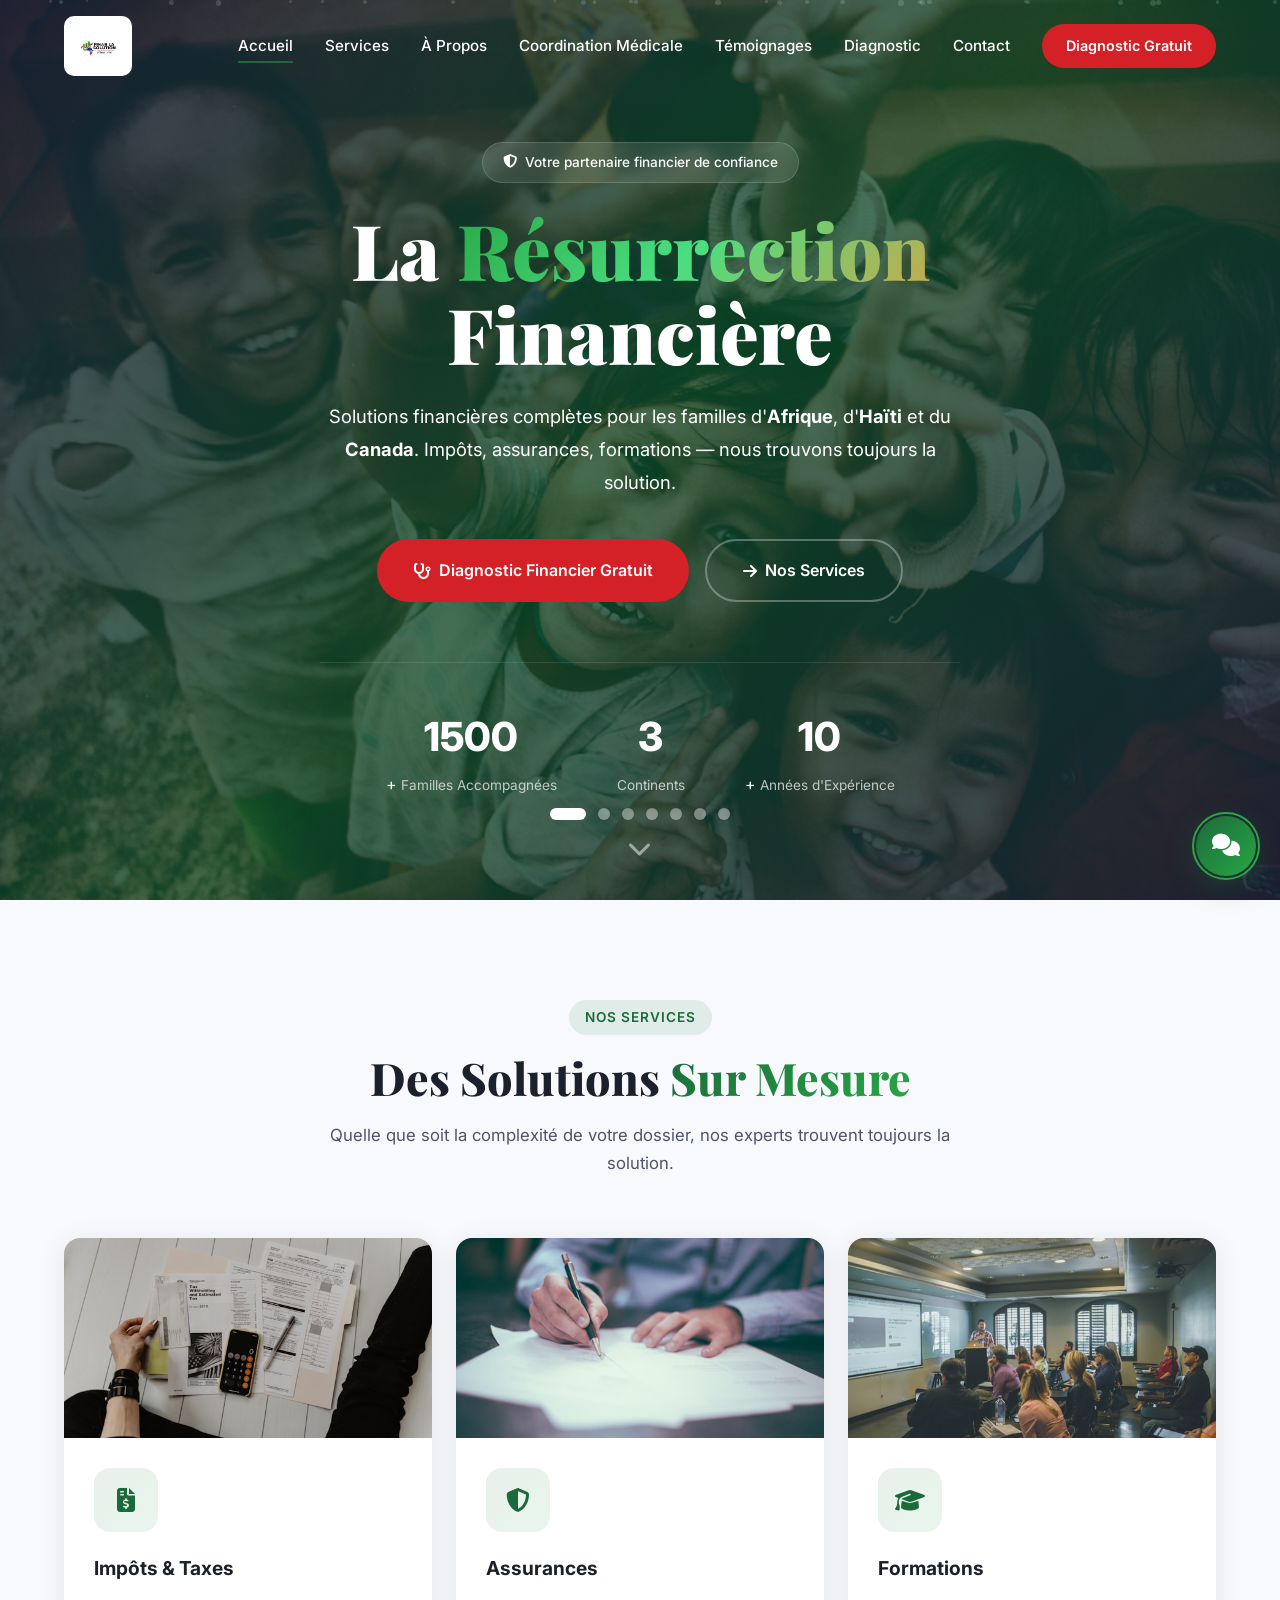
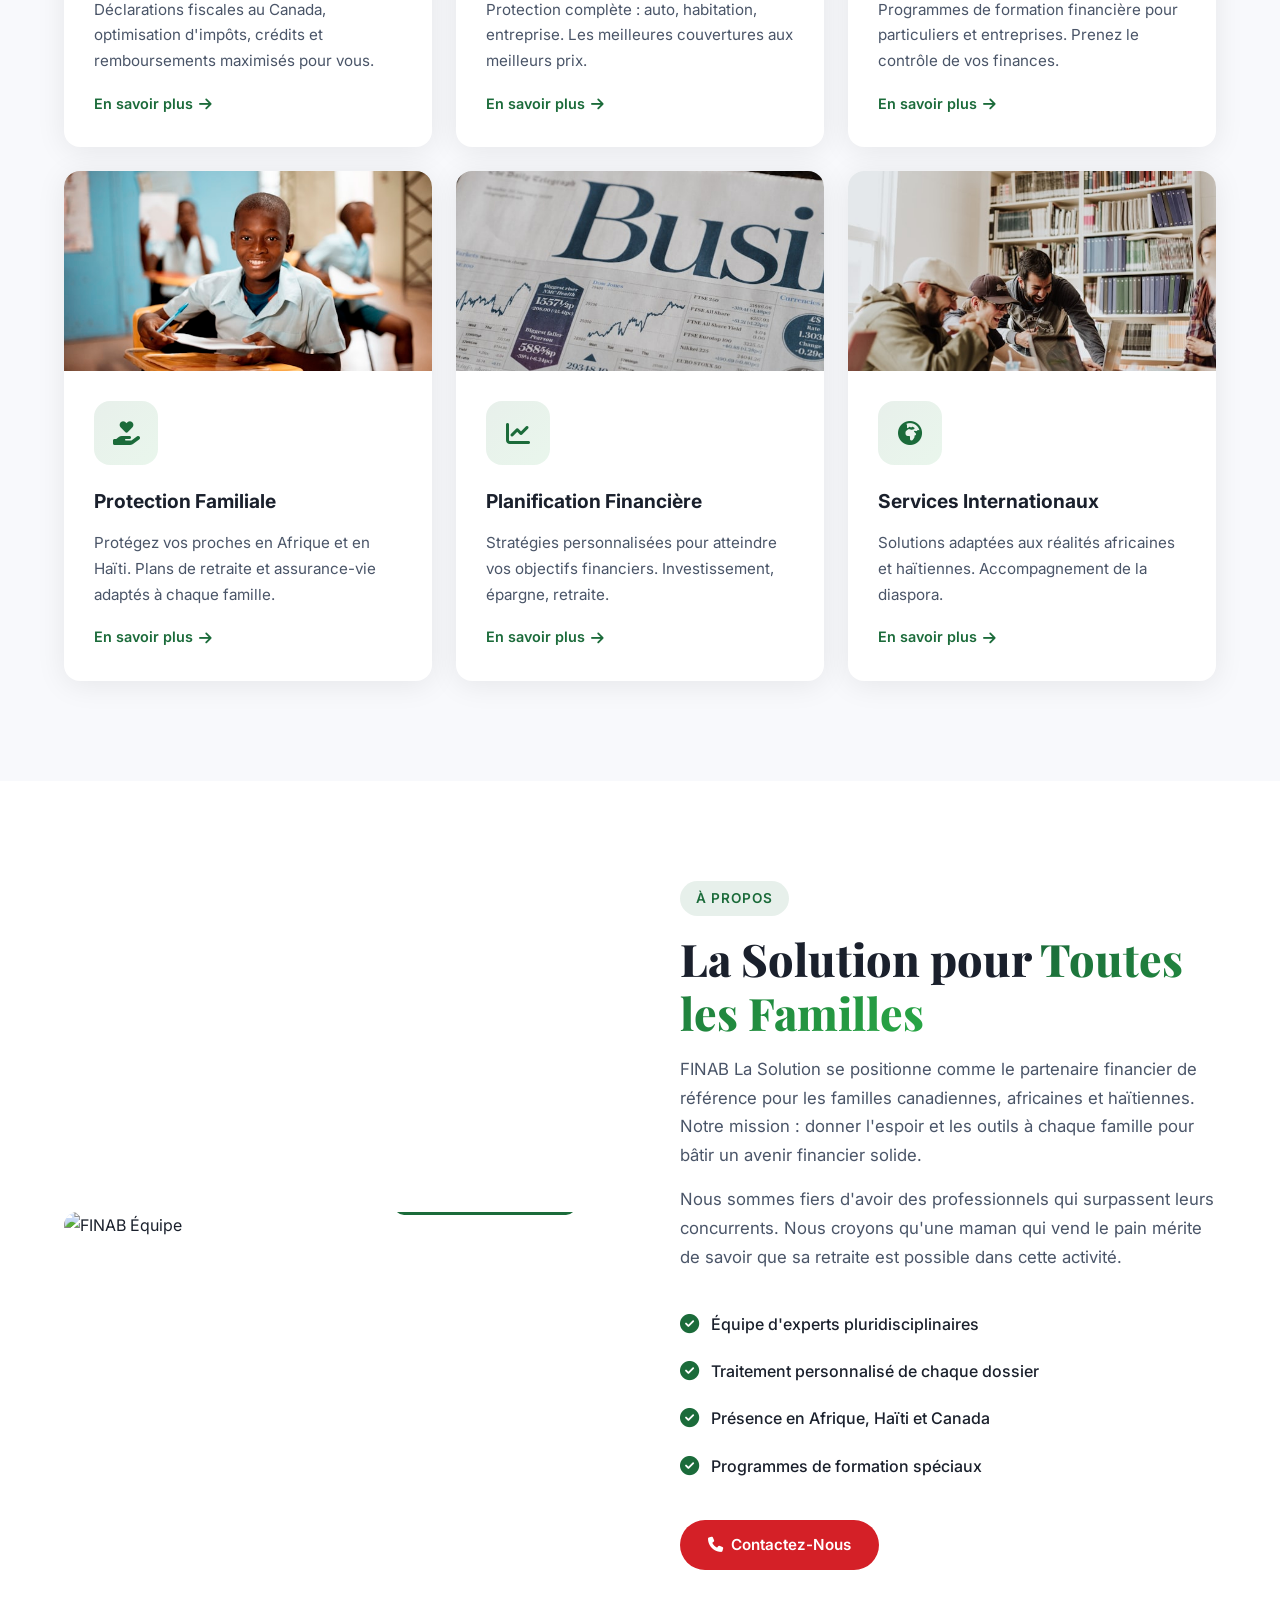
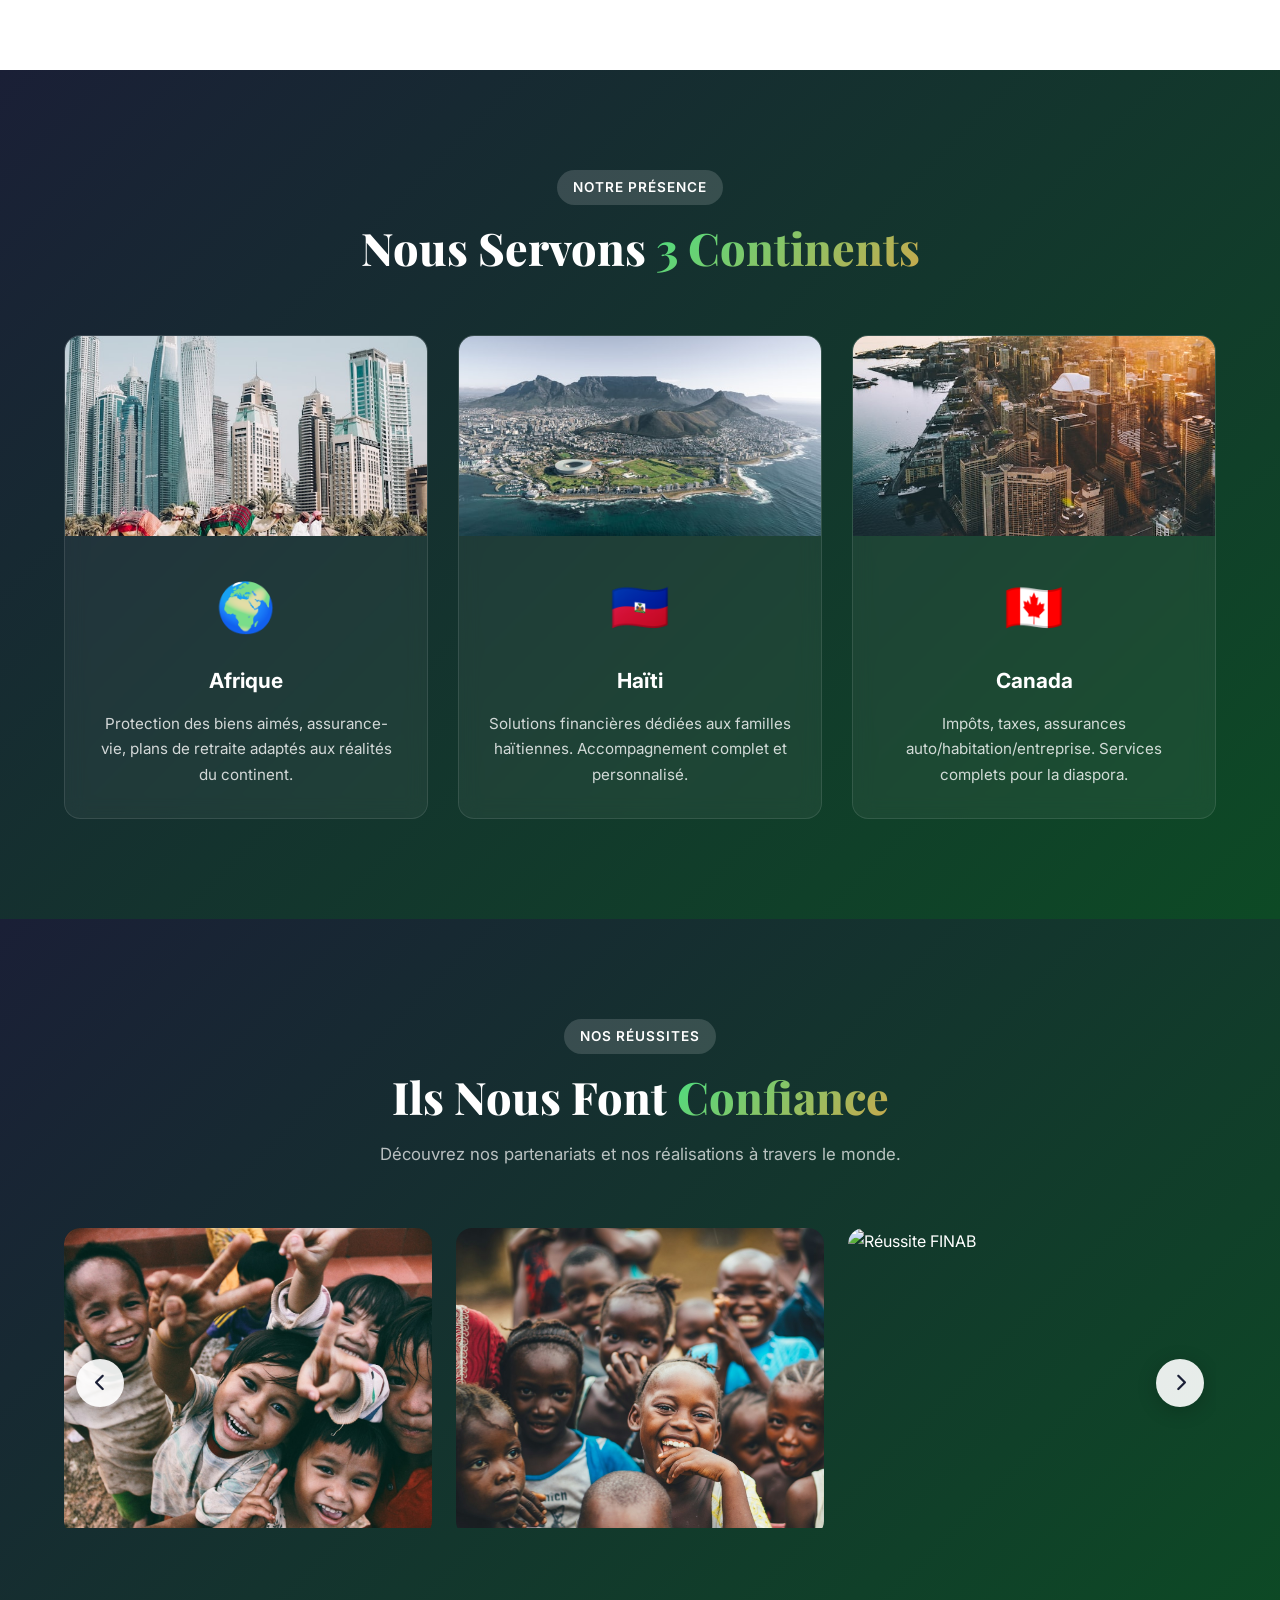
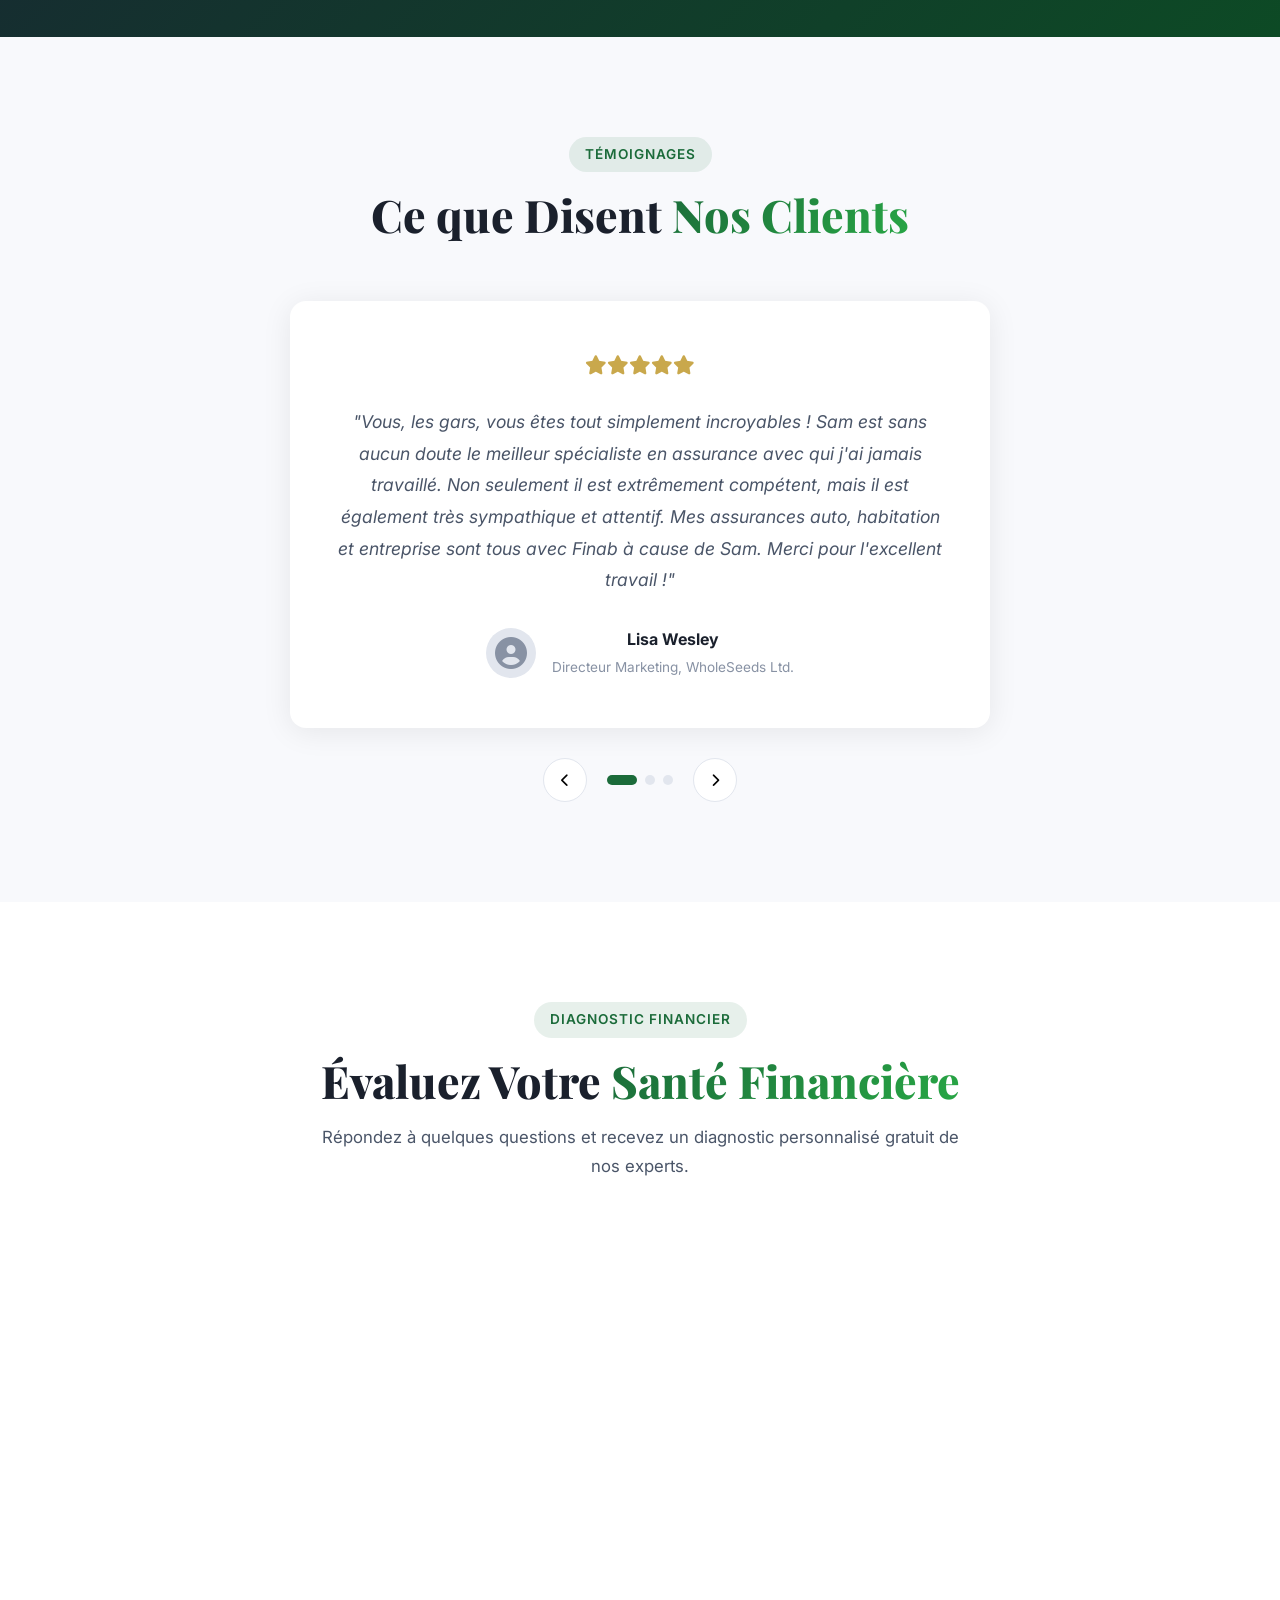
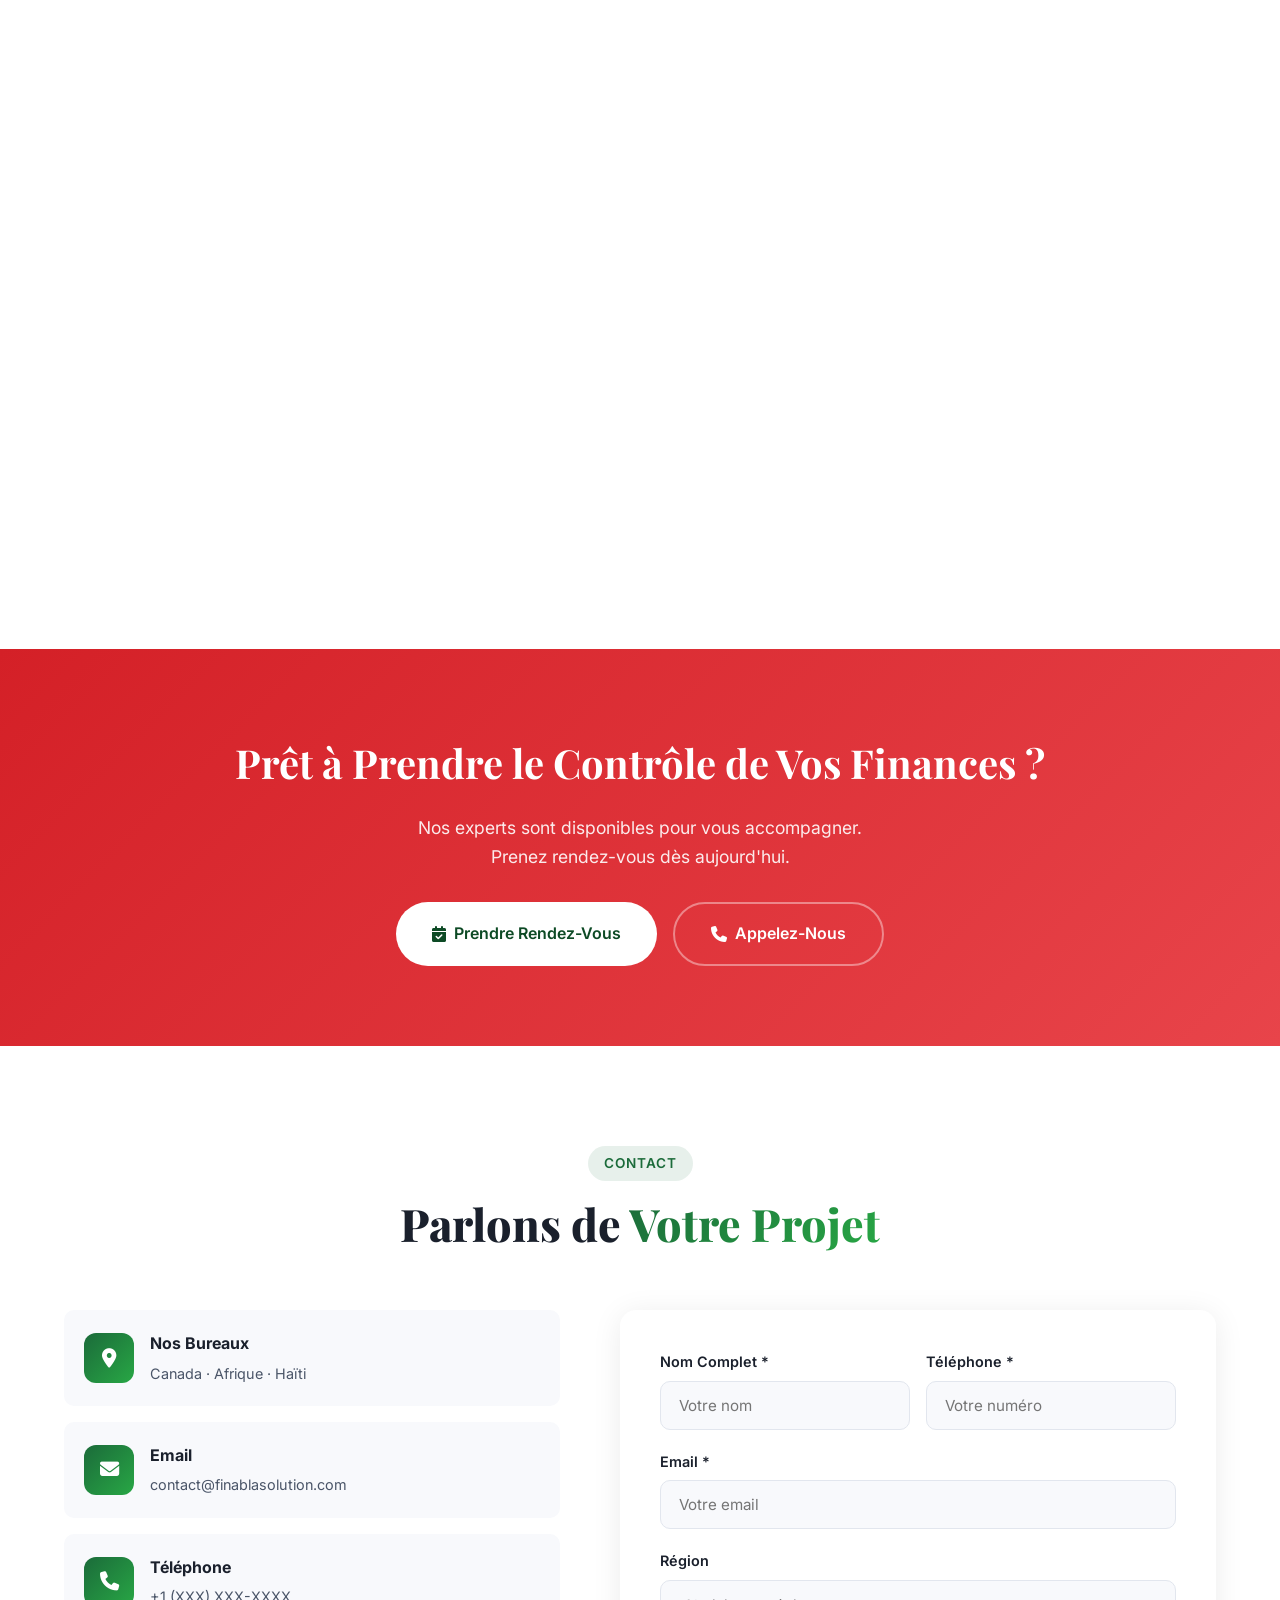
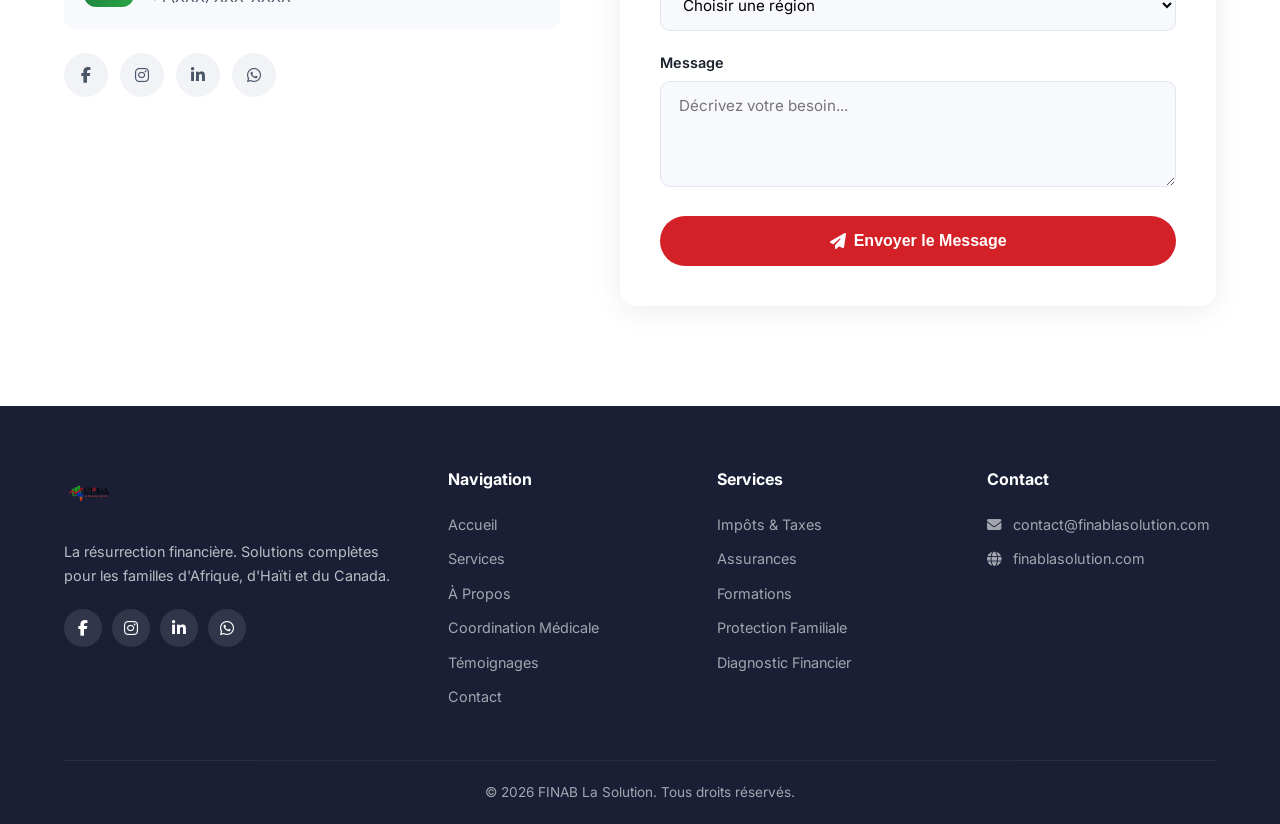
==== commit 6b930859: "Redesign coordination médicale page & add Nos Réussites slider - Completely rewrote coordination-med" ====
--- a/index.html
+++ b/index.html
@@ -56,6 +56,9 @@
             <div class="hero-slide" style="background-image: url('img/hero3.jpg')">
                 <div class="slide-overlay"></div>
             </div>
+            <div class="hero-slide" style="background-image: url('img/hero4.jpg')">
+                <div class="slide-overlay"></div>
+            </div>
             <div class="hero-slide" style="background-image: url('img/hero5.jpg')">
                 <div class="slide-overlay"></div>
             </div>
@@ -111,6 +114,7 @@
             <span class="slider-dot" data-slide="3"></span>
             <span class="slider-dot" data-slide="4"></span>
             <span class="slider-dot" data-slide="5"></span>
+            <span class="slider-dot" data-slide="6"></span>
         </div>
         <div class="hero-scroll">
             <a href="#services"><i class="fas fa-chevron-down"></i></a>
@@ -259,6 +263,67 @@
                         <h3>Canada</h3>
                         <p>Impôts, taxes, assurances auto/habitation/entreprise. Services complets pour la diaspora.</p>
                     </div>
+                </div>
+            </div>
+        </div>
+    </section>
+
+    <!-- Nos Réussites -->
+    <section id="reussites" class="section reussites">
+        <div class="container">
+            <div class="section-header fade-up">
+                <span class="section-tag">Nos Réussites</span>
+                <h2 class="section-title">Ils Nous Font <span class="text-gradient">Confiance</span></h2>
+                <p class="section-desc">Découvrez nos partenariats et nos réalisations à travers le monde.</p>
+            </div>
+            <div class="reussites-slider fade-up">
+                <div class="reussites-track" id="reussitesTrack">
+                    <div class="reussite-slide">
+                        <img src="img/hero1.jpg" alt="Réussite FINAB">
+                        <div class="reussite-caption">
+                            <h4>Accompagnement Familial</h4>
+                            <p>Soutien financier aux familles de la diaspora</p>
+                        </div>
+                    </div>
+                    <div class="reussite-slide">
+                        <img src="img/hero2.jpg" alt="Réussite FINAB">
+                        <div class="reussite-caption">
+                            <h4>Formation Financière</h4>
+                            <p>Programmes de formation en littératie financière</p>
+                        </div>
+                    </div>
+                    <div class="reussite-slide">
+                        <img src="img/community-image.jpg" alt="Réussite FINAB">
+                        <div class="reussite-caption">
+                            <h4>Communauté FINAB</h4>
+                            <p>Notre équipe au service de votre réussite</p>
+                        </div>
+                    </div>
+                    <div class="reussite-slide">
+                        <img src="img/hero3.jpg" alt="Réussite FINAB">
+                        <div class="reussite-caption">
+                            <h4>Partenariats Internationaux</h4>
+                            <p>Collaborations à travers 3 continents</p>
+                        </div>
+                    </div>
+                    <div class="reussite-slide">
+                        <img src="img/medical-mission.jpg" alt="Réussite FINAB">
+                        <div class="reussite-caption">
+                            <h4>Coordination Médicale</h4>
+                            <p>Accès aux soins spécialisés au Canada</p>
+                        </div>
+                    </div>
+                    <div class="reussite-slide">
+                        <img src="img/hero5.jpg" alt="Réussite FINAB">
+                        <div class="reussite-caption">
+                            <h4>Impact Social</h4>
+                            <p>Plus de 1500 familles accompagnées</p>
+                        </div>
+                    </div>
+                </div>
+                <div class="reussites-nav">
+                    <button class="reussites-prev" id="reussPrev" aria-label="Précédent"><i class="fas fa-chevron-left"></i></button>
+                    <button class="reussites-next" id="reussNext" aria-label="Suivant"><i class="fas fa-chevron-right"></i></button>
                 </div>
             </div>
         </div>
--- a/css/style.css
+++ b/css/style.css
@@ -392,6 +392,104 @@
 .region-card h3 { font-size: 1.3rem; font-weight: 700; margin-bottom: 12px; }
 .region-card p { opacity: 0.8; font-size: 0.95rem; }
 
+/* ===== NOS RÉUSSITES ===== */
+.reussites {
+    background: linear-gradient(135deg, var(--navy) 0%, var(--green-dark) 100%);
+    color: var(--white);
+    overflow: hidden;
+}
+.reussites .section-tag { background: rgba(255,255,255,0.15); color: var(--white); }
+.reussites .text-gradient { background: linear-gradient(135deg, #4ade80, var(--gold)); -webkit-background-clip: text; background-clip: text; }
+.reussites .section-desc { color: rgba(255,255,255,0.7); }
+.reussites-slider { position: relative; overflow: hidden; border-radius: var(--radius); }
+.reussites-track {
+    display: flex;
+    transition: transform 0.6s cubic-bezier(0.4, 0, 0.2, 1);
+    gap: 24px;
+}
+.reussite-slide {
+    min-width: calc(33.333% - 16px);
+    position: relative;
+    border-radius: var(--radius);
+    overflow: hidden;
+    cursor: pointer;
+}
+.reussite-slide img {
+    width: 100%;
+    height: 300px;
+    object-fit: cover;
+    transition: transform 0.5s ease;
+}
+.reussite-slide:hover img {
+    transform: scale(1.1);
+}
+.reussite-caption {
+    position: absolute;
+    bottom: 0;
+    left: 0;
+    right: 0;
+    padding: 24px;
+    background: linear-gradient(to top, rgba(0,0,0,0.85) 0%, transparent 100%);
+    transform: translateY(20px);
+    opacity: 0;
+    transition: var(--transition);
+}
+.reussite-slide:hover .reussite-caption {
+    transform: translateY(0);
+    opacity: 1;
+}
+.reussite-caption h4 {
+    font-size: 1.1rem;
+    font-weight: 700;
+    margin-bottom: 4px;
+}
+.reussite-caption p {
+    font-size: 0.85rem;
+    opacity: 0.8;
+    margin: 0;
+}
+.reussites-nav {
+    position: absolute;
+    top: 50%;
+    left: 0;
+    right: 0;
+    transform: translateY(-50%);
+    display: flex;
+    justify-content: space-between;
+    padding: 0 12px;
+    pointer-events: none;
+    z-index: 5;
+}
+.reussites-prev, .reussites-next {
+    width: 48px;
+    height: 48px;
+    background: rgba(255,255,255,0.9);
+    border: none;
+    border-radius: 50%;
+    cursor: pointer;
+    display: flex;
+    align-items: center;
+    justify-content: center;
+    font-size: 1.1rem;
+    color: var(--navy);
+    pointer-events: auto;
+    transition: var(--transition);
+    box-shadow: 0 4px 20px rgba(0,0,0,0.2);
+}
+.reussites-prev:hover, .reussites-next:hover {
+    background: var(--green);
+    color: var(--white);
+    transform: scale(1.1);
+}
+
+@media (max-width: 992px) {
+    .reussite-slide { min-width: calc(50% - 12px); }
+}
+@media (max-width: 640px) {
+    .reussite-slide { min-width: 100%; }
+    .reussite-caption { transform: translateY(0); opacity: 1; }
+}
+
 /* ===== TESTIMONIALS ===== */
 .testimonials { background: var(--gray-50); }
 .testimonials-slider { max-width: 700px; margin: 0 auto; position: relative; }
@@ -496,266 +594,6 @@
 .footer-links a:hover { color: var(--white); padding-left: 4px; }
 .footer-links p i { margin-right: 8px; }
 .footer-bottom { border-top: 1px solid rgba(255,255,255,0.1); padding: 20px 0; text-align: center; font-size: 0.85rem; opacity: 0.6; }
-
-/* ===== ACHIEVEMENTS SLIDER ===== */
-.achievements-section { background: var(--navy); color: var(--white); overflow: hidden; }
-.achievements-section .section-tag { background: rgba(255,255,255,0.1); color: var(--white); }
-.achievements-section .text-gradient {
-    background: linear-gradient(135deg, var(--green-light), var(--gold));
-    -webkit-background-clip: text; background-clip: text;
-}
-.achievements-section .section-desc { color: rgba(255,255,255,0.7); }
-
-.achieve-slider {
-    position: relative;
-    overflow: hidden;
-    border-radius: var(--radius);
-    background: rgba(255,255,255,0.03);
-    border: 1px solid rgba(255,255,255,0.06);
-}
-.achieve-track {
-    display: flex;
-    transition: transform 0.7s cubic-bezier(0.25, 0.46, 0.45, 0.94);
-    will-change: transform;
-}
-.achieve-slide {
-    min-width: 100%;
-    position: relative;
-    flex-shrink: 0;
-}
-.achieve-img {
-    width: 100%;
-    height: 520px;
-    overflow: hidden;
-    position: relative;
-}
-.achieve-img::after {
-    content: '';
-    position: absolute;
-    inset: 0;
-    background: linear-gradient(180deg, transparent 30%, rgba(26,31,54,0.95) 90%);
-    z-index: 1;
-}
-.achieve-img img {
-    width: 100%;
-    height: 100%;
-    object-fit: cover;
-    object-position: center top;
-    transition: transform 6s ease-out;
-}
-.achieve-slide.active .achieve-img img {
-    transform: scale(1.08);
-}
-.achieve-caption {
-    position: absolute;
-    bottom: 0;
-    left: 0;
-    right: 0;
-    padding: 40px 50px;
-    z-index: 2;
-    transform: translateY(20px);
-    opacity: 0;
-    transition: all 0.6s cubic-bezier(0.25, 0.46, 0.45, 0.94) 0.2s;
-}
-.achieve-slide.active .achieve-caption {
-    transform: translateY(0);
-    opacity: 1;
-}
-.achieve-tag {
-    display: inline-flex;
-    align-items: center;
-    gap: 8px;
-    padding: 6px 16px;
-    background: rgba(27,107,58,0.6);
-    backdrop-filter: blur(8px);
-    border-radius: 50px;
-    font-size: 0.8rem;
-    font-weight: 600;
-    color: var(--white);
-    margin-bottom: 16px;
-    letter-spacing: 0.5px;
-    text-transform: uppercase;
-}
-.achieve-caption h3 {
-    font-family: 'Playfair Display', serif;
-    font-size: clamp(1.5rem, 3vw, 2.2rem);
-    font-weight: 800;
-    margin-bottom: 10px;
-    text-shadow: 0 2px 20px rgba(0,0,0,0.3);
-}
-.achieve-caption p {
-    font-size: 1rem;
-    opacity: 0.85;
-    max-width: 600px;
-    line-height: 1.7;
-}
-
-/* Slider Navigation */
-.achieve-nav {
-    position: absolute;
-    top: 50%;
-    transform: translateY(-50%);
-    z-index: 10;
-    width: 56px;
-    height: 56px;
-    border-radius: 50%;
-    background: rgba(255,255,255,0.1);
-    backdrop-filter: blur(10px);
-    border: 1px solid rgba(255,255,255,0.15);
-    color: var(--white);
-    font-size: 1.1rem;
-    cursor: pointer;
-    transition: all 0.3s ease;
-    display: flex;
-    align-items: center;
-    justify-content: center;
-}
-.achieve-nav:hover {
-    background: var(--green);
-    border-color: var(--green);
-    box-shadow: 0 8px 30px rgba(27,107,58,0.4);
-    transform: translateY(-50%) scale(1.1);
-}
-.achieve-prev { left: 20px; }
-.achieve-next { right: 20px; }
-
-/* Progress Bar */
-.achieve-progress {
-    position: absolute;
-    bottom: 0;
-    left: 0;
-    right: 0;
-    height: 4px;
-    background: rgba(255,255,255,0.1);
-    z-index: 10;
-}
-.achieve-progress-bar {
-    height: 100%;
-    background: linear-gradient(90deg, var(--green), var(--gold));
-    width: 0%;
-    transition: width 0.3s ease;
-    border-radius: 0 2px 2px 0;
-}
-
-/* Dots */
-.achieve-dots {
-    display: flex;
-    justify-content: center;
-    gap: 10px;
-    padding: 20px;
-    background: rgba(0,0,0,0.2);
-}
-.achieve-dot {
-    width: 12px;
-    height: 12px;
-    border-radius: 50%;
-    background: rgba(255,255,255,0.2);
-    border: none;
-    cursor: pointer;
-    transition: all 0.3s ease;
-    padding: 0;
-}
-.achieve-dot:hover { background: rgba(255,255,255,0.4); }
-.achieve-dot.active {
-    background: var(--green-light);
-    box-shadow: 0 0 12px rgba(40,167,69,0.5);
-    transform: scale(1.2);
-}
-
-@media (max-width: 992px) {
-    .achieve-img { height: 420px; }
-    .achieve-caption { padding: 30px; }
-    .achieve-nav { width: 44px; height: 44px; font-size: 0.9rem; }
-    .achieve-prev { left: 12px; }
-    .achieve-next { right: 12px; }
-}
-@media (max-width: 640px) {
-    .achieve-img { height: 340px; }
-    .achieve-caption { padding: 20px; }
-    .achieve-caption h3 { font-size: 1.3rem; }
-    .achieve-caption p { font-size: 0.85rem; }
-    .achieve-nav { width: 38px; height: 38px; font-size: 0.8rem; }
-}
-
-/* ===== GALLERY ===== */
-.gallery { background: var(--white); }
-.gallery-filters {
-    display: flex;
-    justify-content: center;
-    gap: 12px;
-    margin-bottom: 40px;
-    flex-wrap: wrap;
-}
-.gallery-filter {
-    padding: 10px 24px;
-    border: 1px solid var(--gray-200);
-    border-radius: 50px;
-    background: var(--white);
-    font-size: 0.9rem;
-    font-weight: 600;
-    color: var(--gray-600);
-    cursor: pointer;
-    transition: var(--transition);
-    font-family: inherit;
-}
-.gallery-filter:hover { border-color: var(--green); color: var(--green); }
-.gallery-filter.active {
-    background: var(--green);
-    color: var(--white);
-    border-color: var(--green);
-}
-.gallery-grid {
-    display: grid;
-    grid-template-columns: repeat(4, 1fr);
-    gap: 16px;
-}
-.gallery-item {
-    border-radius: var(--radius-sm);
-    overflow: hidden;
-    transition: var(--transition);
-}
-.gallery-item.hidden {
-    display: none;
-}
-.gallery-img {
-    position: relative;
-    overflow: hidden;
-    border-radius: var(--radius-sm);
-    aspect-ratio: 4/3;
-}
-.gallery-img img {
-    width: 100%;
-    height: 100%;
-    object-fit: cover;
-    transition: transform 0.5s ease;
-}
-.gallery-item:hover .gallery-img img {
-    transform: scale(1.1);
-}
-.gallery-overlay {
-    position: absolute;
-    inset: 0;
-    background: linear-gradient(180deg, transparent 40%, rgba(26,31,54,0.85) 100%);
-    display: flex;
-    align-items: flex-end;
-    padding: 20px;
-    opacity: 0;
-    transition: var(--transition);
-}
-.gallery-item:hover .gallery-overlay {
-    opacity: 1;
-}
-.gallery-info { color: var(--white); }
-.gallery-info h4 { font-size: 1rem; font-weight: 700; margin-bottom: 4px; }
-.gallery-info p { font-size: 0.8rem; opacity: 0.8; }
-
-@media (max-width: 992px) {
-    .gallery-grid { grid-template-columns: repeat(3, 1fr); }
-}
-@media (max-width: 640px) {
-    .gallery-grid { grid-template-columns: repeat(2, 1fr); }
-    .gallery-filter { padding: 8px 16px; font-size: 0.8rem; }
-}
 
 /* ===== BACK TO TOP ===== */
 .back-to-top {
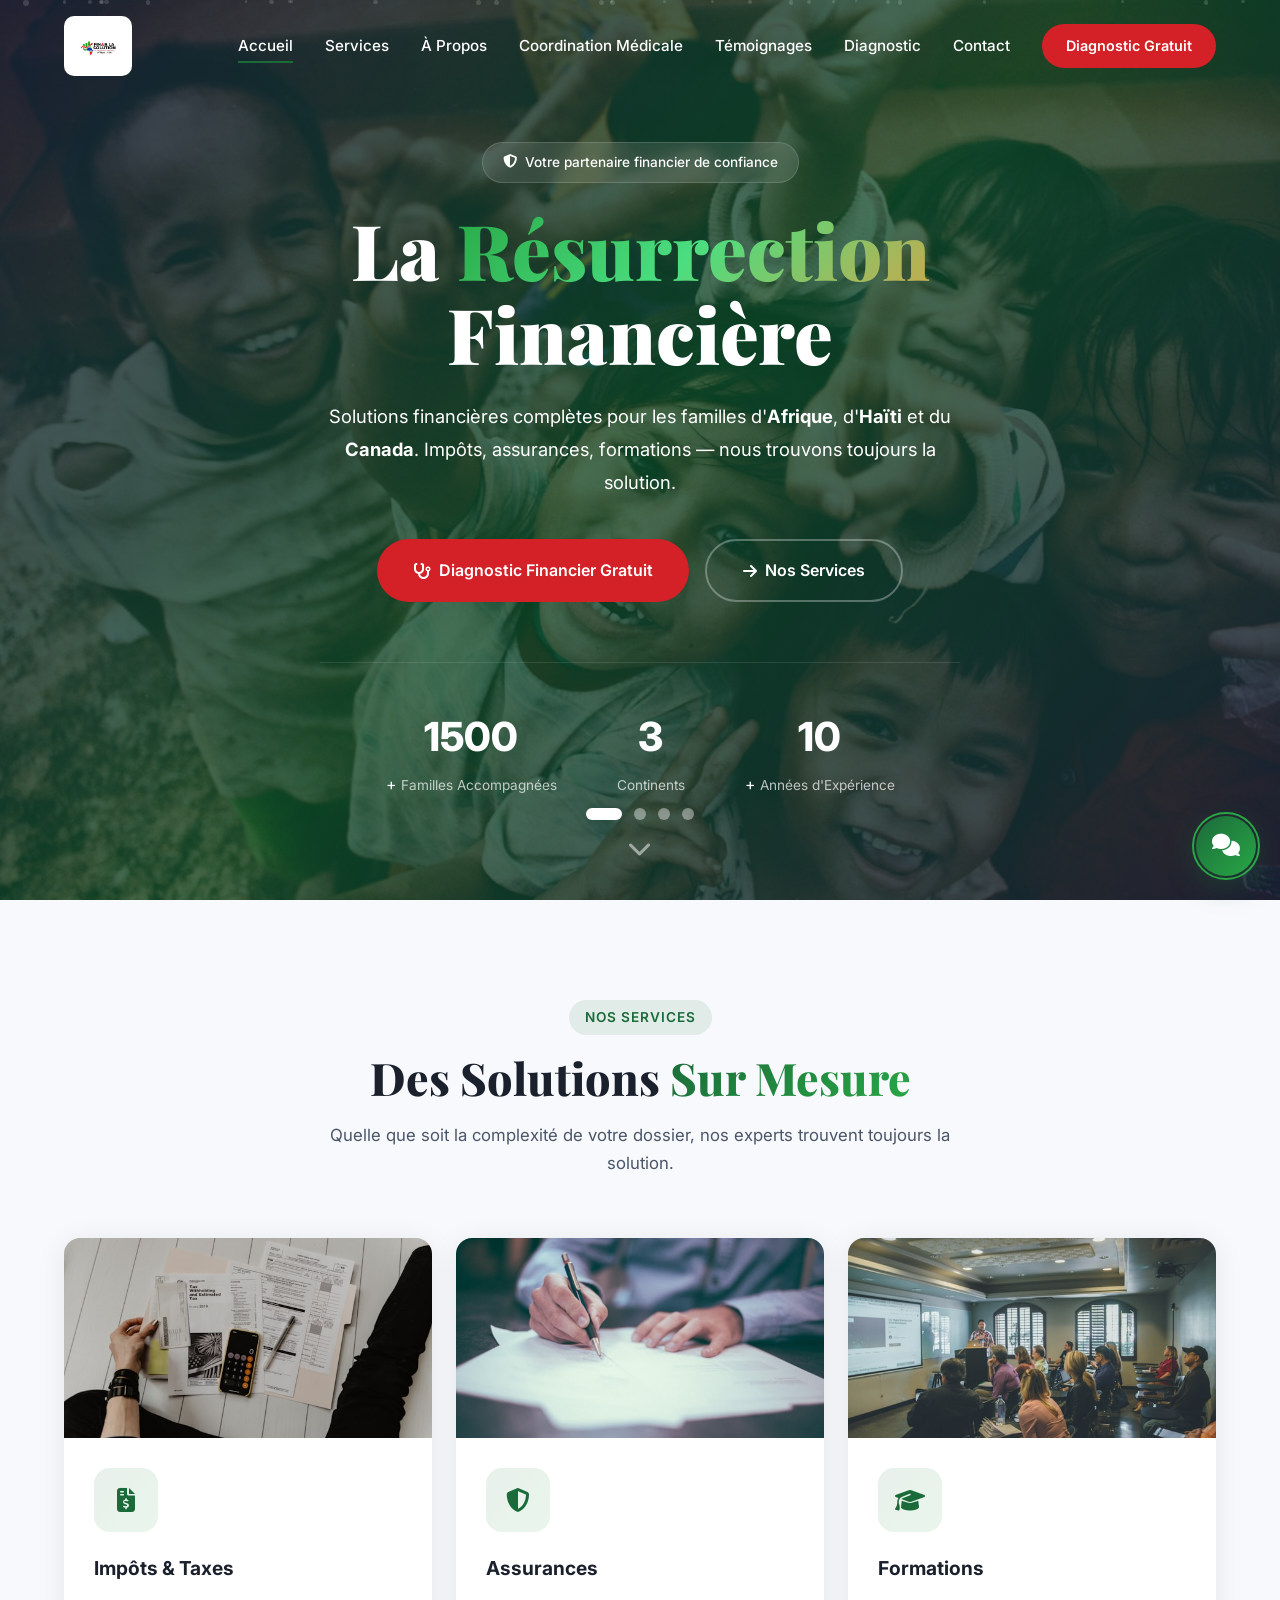
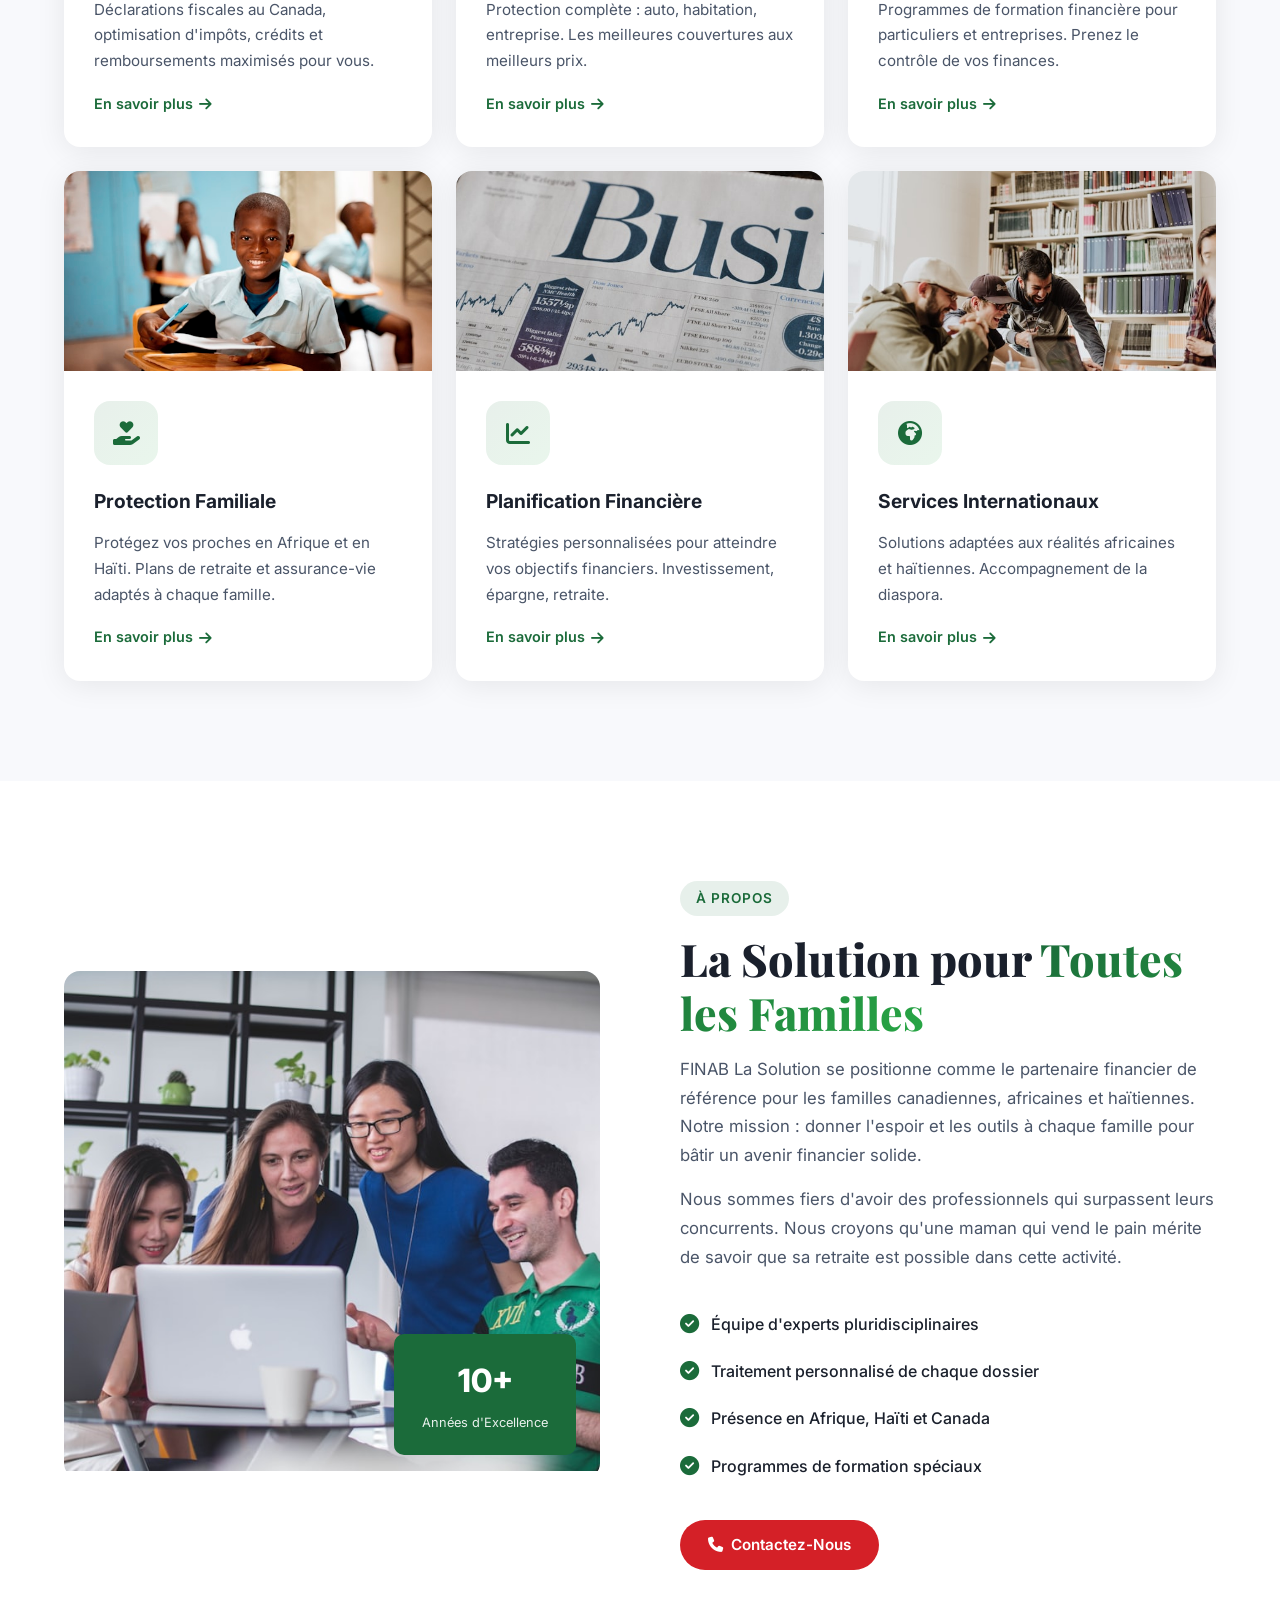
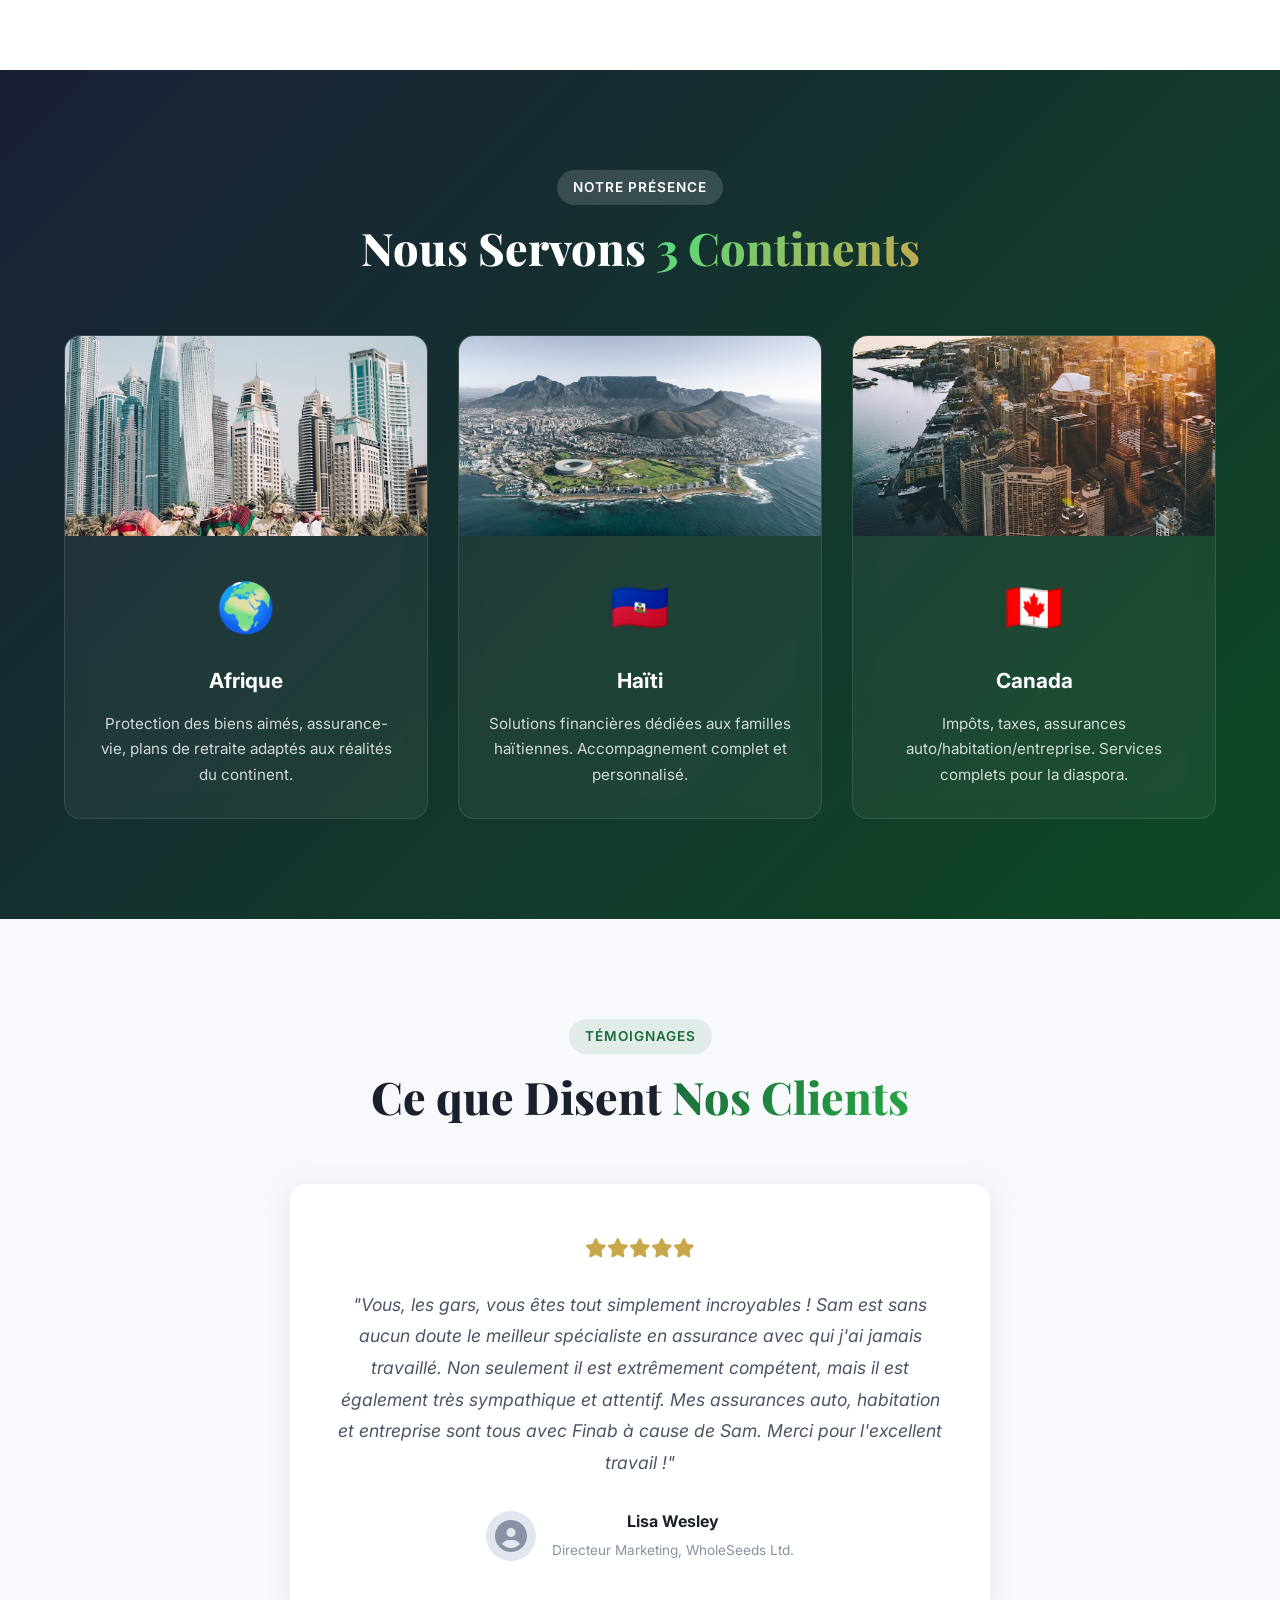
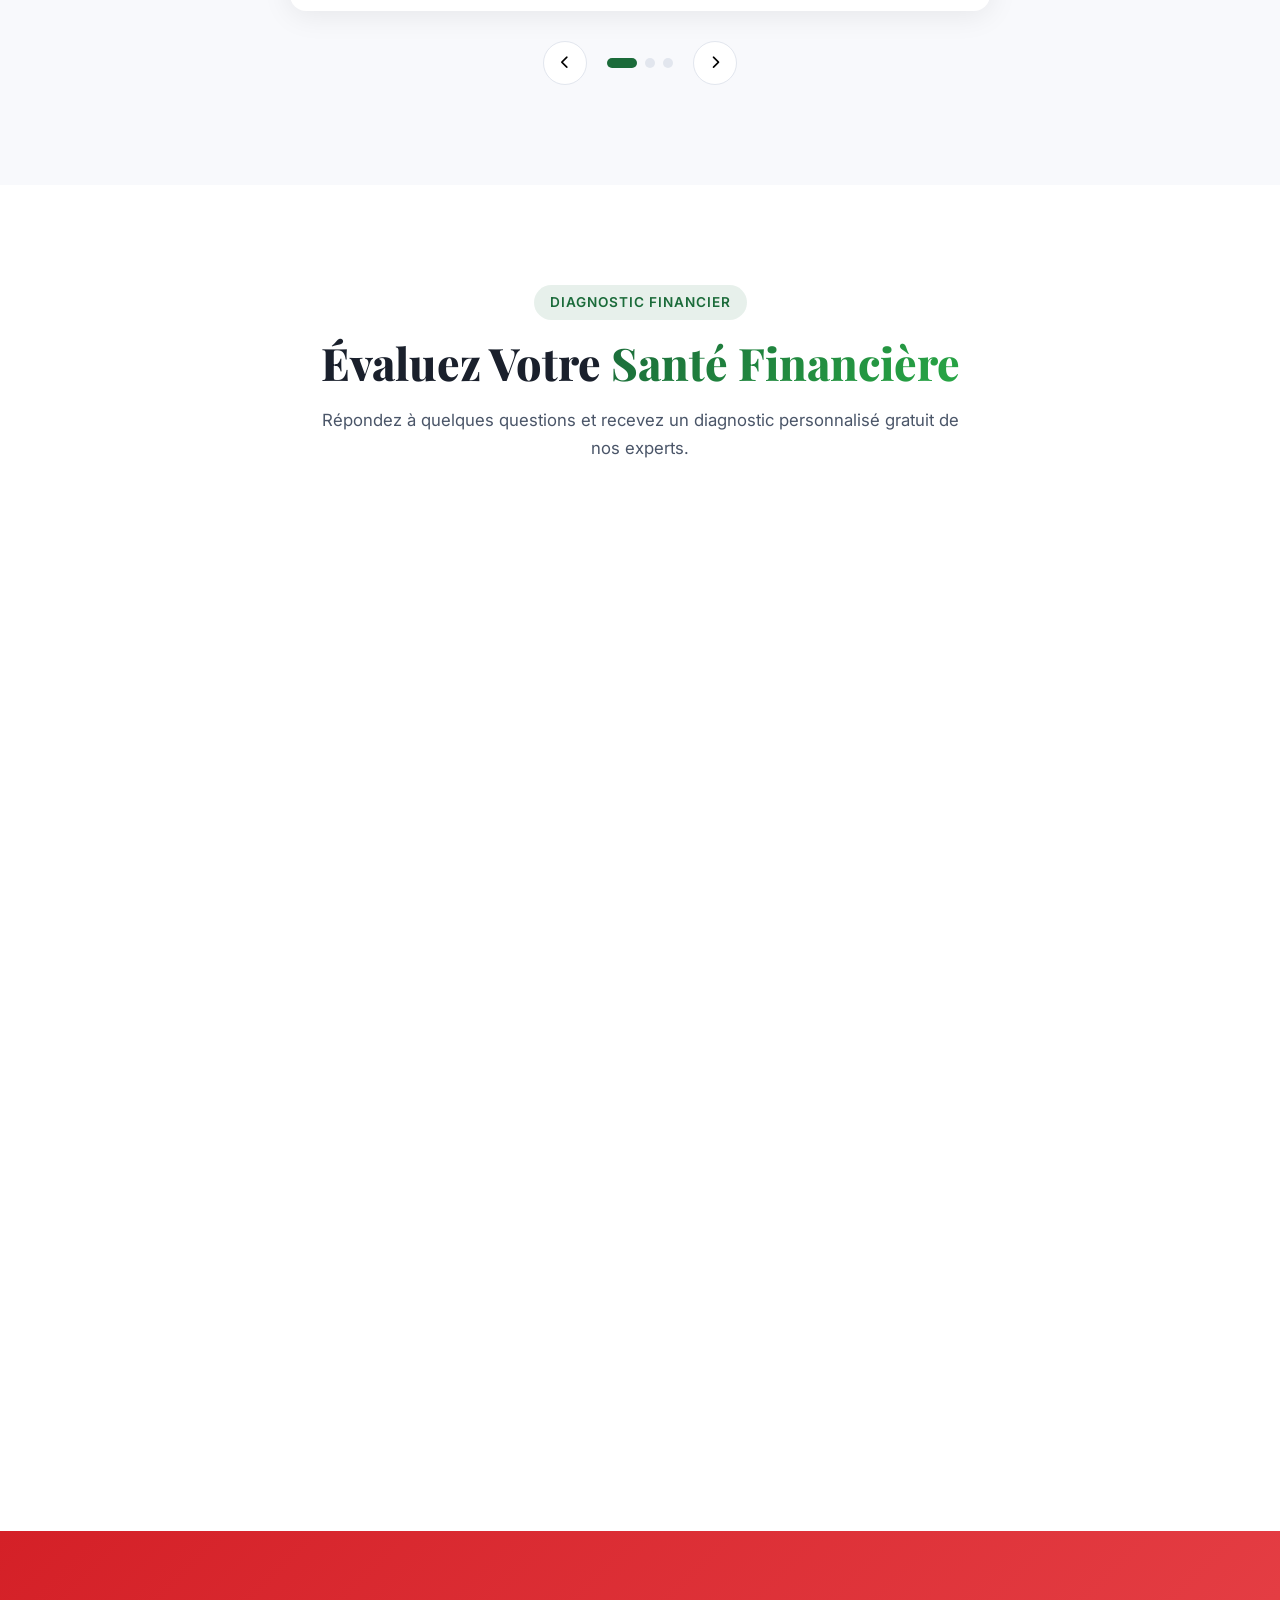
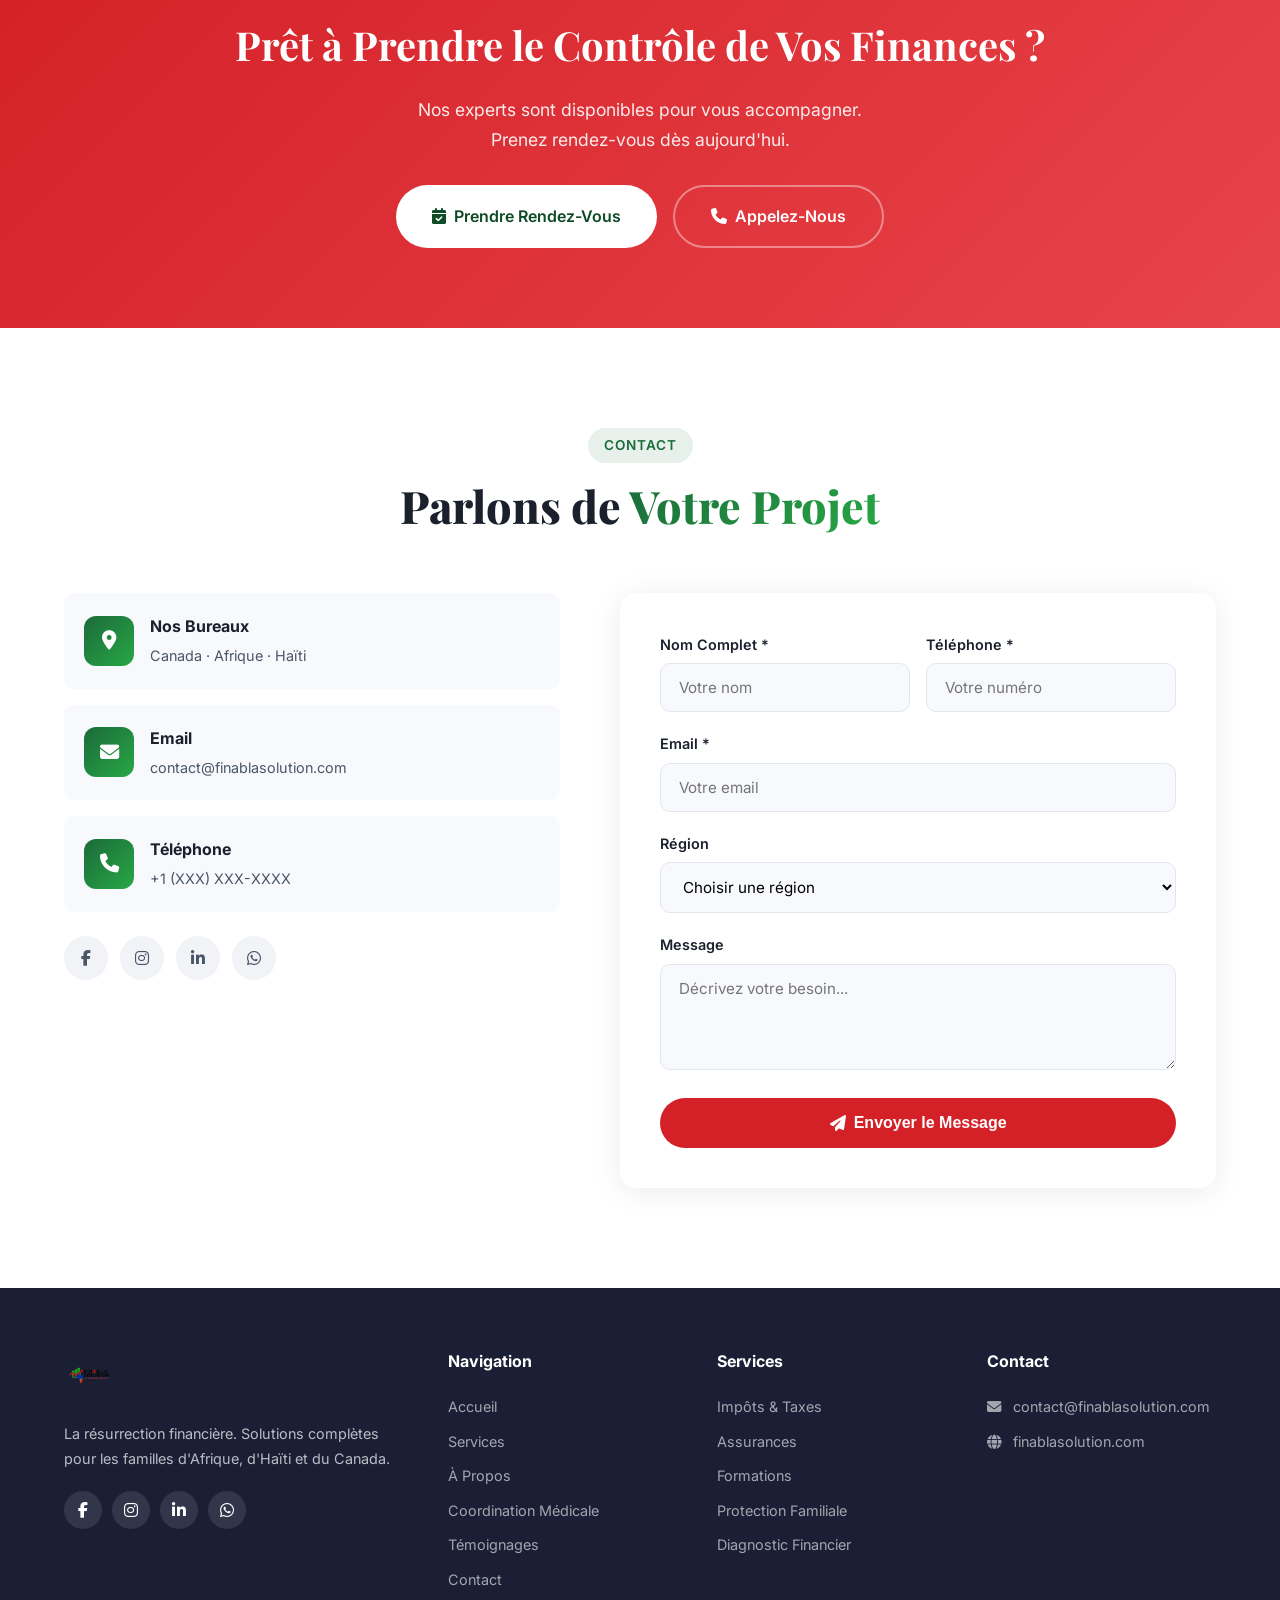
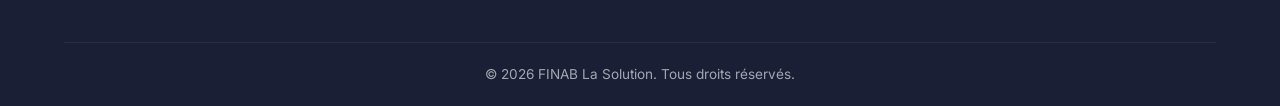
==== commit 9243ae31: "Redesign coordination medicale page and fix broken images - Removed 7 fake image files (29-byte HTML" ====
--- a/index.html
+++ b/index.html
@@ -59,15 +59,6 @@
             <div class="hero-slide" style="background-image: url('img/hero4.jpg')">
                 <div class="slide-overlay"></div>
             </div>
-            <div class="hero-slide" style="background-image: url('img/hero5.jpg')">
-                <div class="slide-overlay"></div>
-            </div>
-            <div class="hero-slide" style="background-image: url('img/hero6.jpg')">
-                <div class="slide-overlay"></div>
-            </div>
-            <div class="hero-slide" style="background-image: url('img/hero7.jpg')">
-                <div class="slide-overlay"></div>
-            </div>
         </div>
         <div class="particles" id="particles"></div>
         <div class="container hero-content">
@@ -112,9 +103,6 @@
             <span class="slider-dot" data-slide="1"></span>
             <span class="slider-dot" data-slide="2"></span>
             <span class="slider-dot" data-slide="3"></span>
-            <span class="slider-dot" data-slide="4"></span>
-            <span class="slider-dot" data-slide="5"></span>
-            <span class="slider-dot" data-slide="6"></span>
         </div>
         <div class="hero-scroll">
             <a href="#services"><i class="fas fa-chevron-down"></i></a>
@@ -194,7 +182,7 @@
             <div class="about-grid">
                 <div class="about-image fade-left">
                     <div class="about-img-wrapper">
-                        <img src="img/community-image.jpg" alt="FINAB Équipe">
+                        <img src="img/about.jpg" alt="FINAB Équipe">
                         <div class="about-badge">
                             <span class="badge-number">10+</span>
                             <span class="badge-text">Années d'Excellence</span>
@@ -263,67 +251,6 @@
                         <h3>Canada</h3>
                         <p>Impôts, taxes, assurances auto/habitation/entreprise. Services complets pour la diaspora.</p>
                     </div>
-                </div>
-            </div>
-        </div>
-    </section>
-
-    <!-- Nos Réussites -->
-    <section id="reussites" class="section reussites">
-        <div class="container">
-            <div class="section-header fade-up">
-                <span class="section-tag">Nos Réussites</span>
-                <h2 class="section-title">Ils Nous Font <span class="text-gradient">Confiance</span></h2>
-                <p class="section-desc">Découvrez nos partenariats et nos réalisations à travers le monde.</p>
-            </div>
-            <div class="reussites-slider fade-up">
-                <div class="reussites-track" id="reussitesTrack">
-                    <div class="reussite-slide">
-                        <img src="img/hero1.jpg" alt="Réussite FINAB">
-                        <div class="reussite-caption">
-                            <h4>Accompagnement Familial</h4>
-                            <p>Soutien financier aux familles de la diaspora</p>
-                        </div>
-                    </div>
-                    <div class="reussite-slide">
-                        <img src="img/hero2.jpg" alt="Réussite FINAB">
-                        <div class="reussite-caption">
-                            <h4>Formation Financière</h4>
-                            <p>Programmes de formation en littératie financière</p>
-                        </div>
-                    </div>
-                    <div class="reussite-slide">
-                        <img src="img/community-image.jpg" alt="Réussite FINAB">
-                        <div class="reussite-caption">
-                            <h4>Communauté FINAB</h4>
-                            <p>Notre équipe au service de votre réussite</p>
-                        </div>
-                    </div>
-                    <div class="reussite-slide">
-                        <img src="img/hero3.jpg" alt="Réussite FINAB">
-                        <div class="reussite-caption">
-                            <h4>Partenariats Internationaux</h4>
-                            <p>Collaborations à travers 3 continents</p>
-                        </div>
-                    </div>
-                    <div class="reussite-slide">
-                        <img src="img/medical-mission.jpg" alt="Réussite FINAB">
-                        <div class="reussite-caption">
-                            <h4>Coordination Médicale</h4>
-                            <p>Accès aux soins spécialisés au Canada</p>
-                        </div>
-                    </div>
-                    <div class="reussite-slide">
-                        <img src="img/hero5.jpg" alt="Réussite FINAB">
-                        <div class="reussite-caption">
-                            <h4>Impact Social</h4>
-                            <p>Plus de 1500 familles accompagnées</p>
-                        </div>
-                    </div>
-                </div>
-                <div class="reussites-nav">
-                    <button class="reussites-prev" id="reussPrev" aria-label="Précédent"><i class="fas fa-chevron-left"></i></button>
-                    <button class="reussites-next" id="reussNext" aria-label="Suivant"><i class="fas fa-chevron-right"></i></button>
                 </div>
             </div>
         </div>
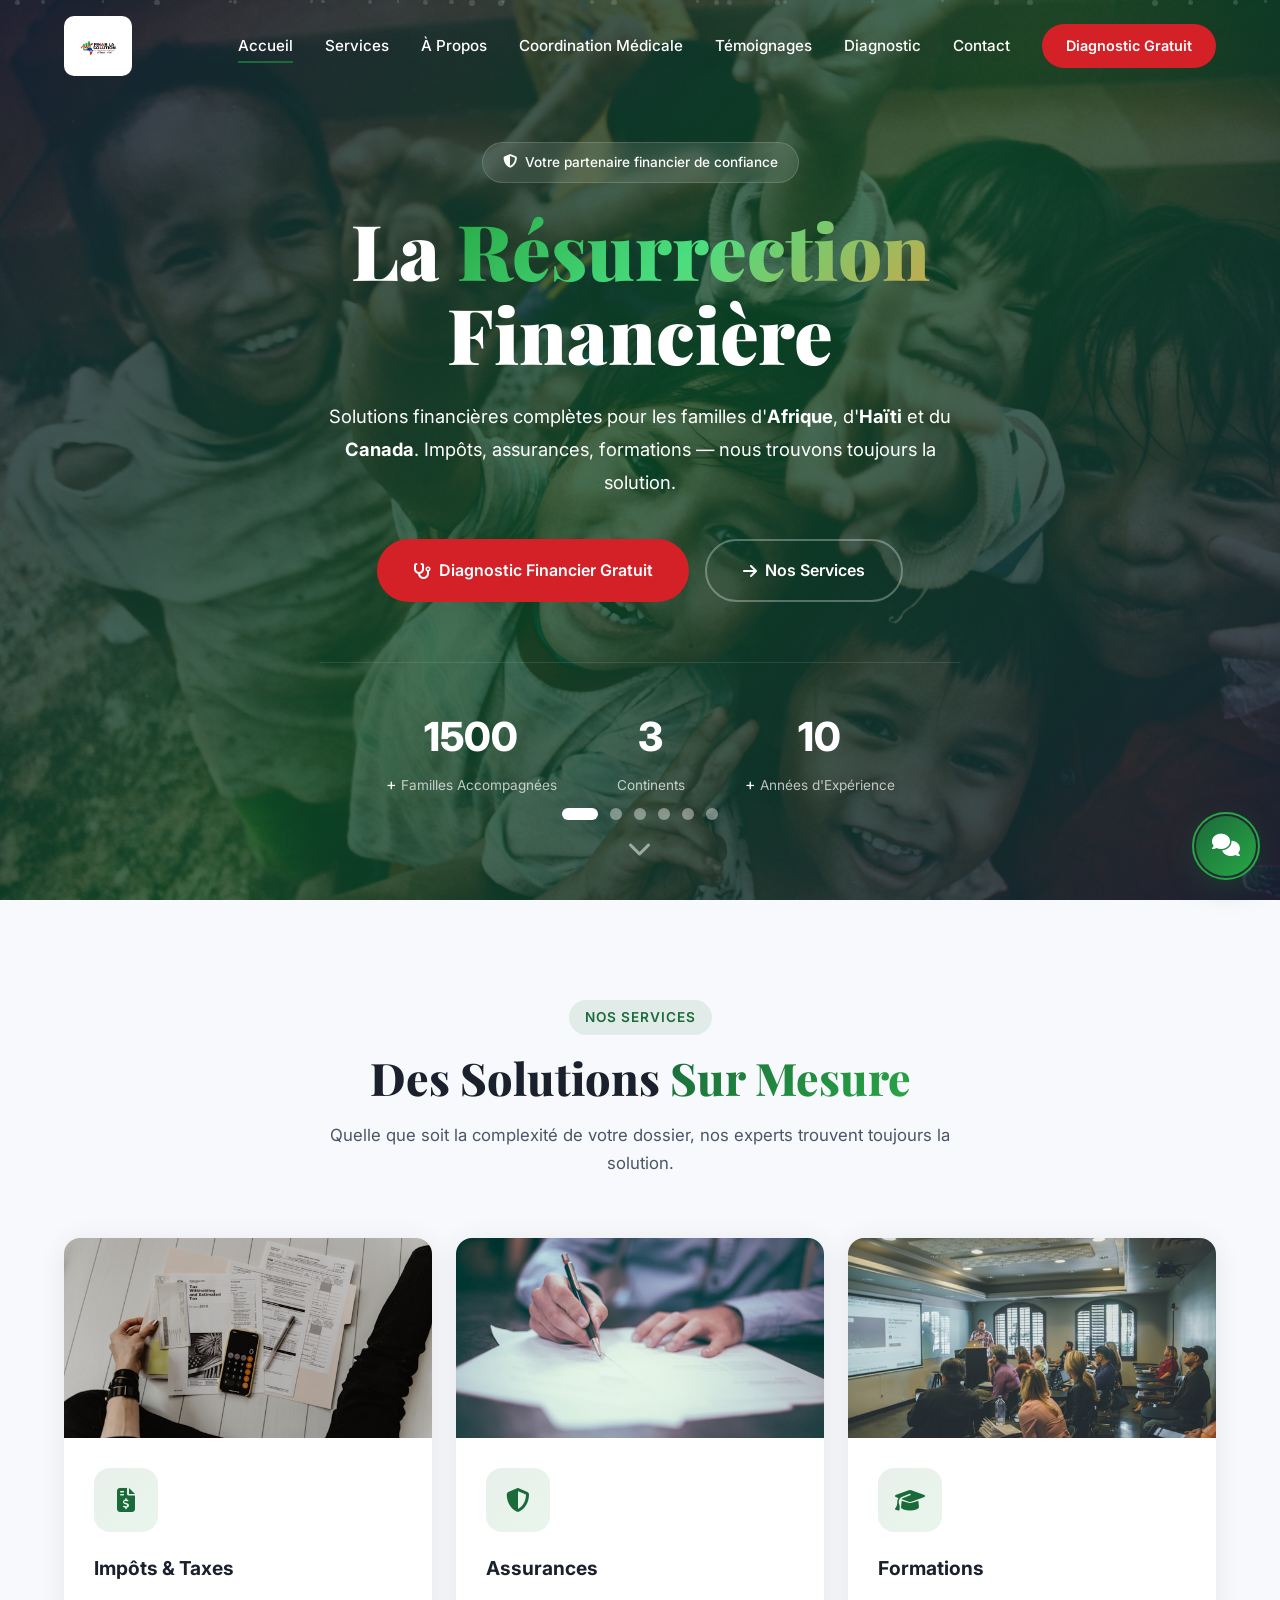
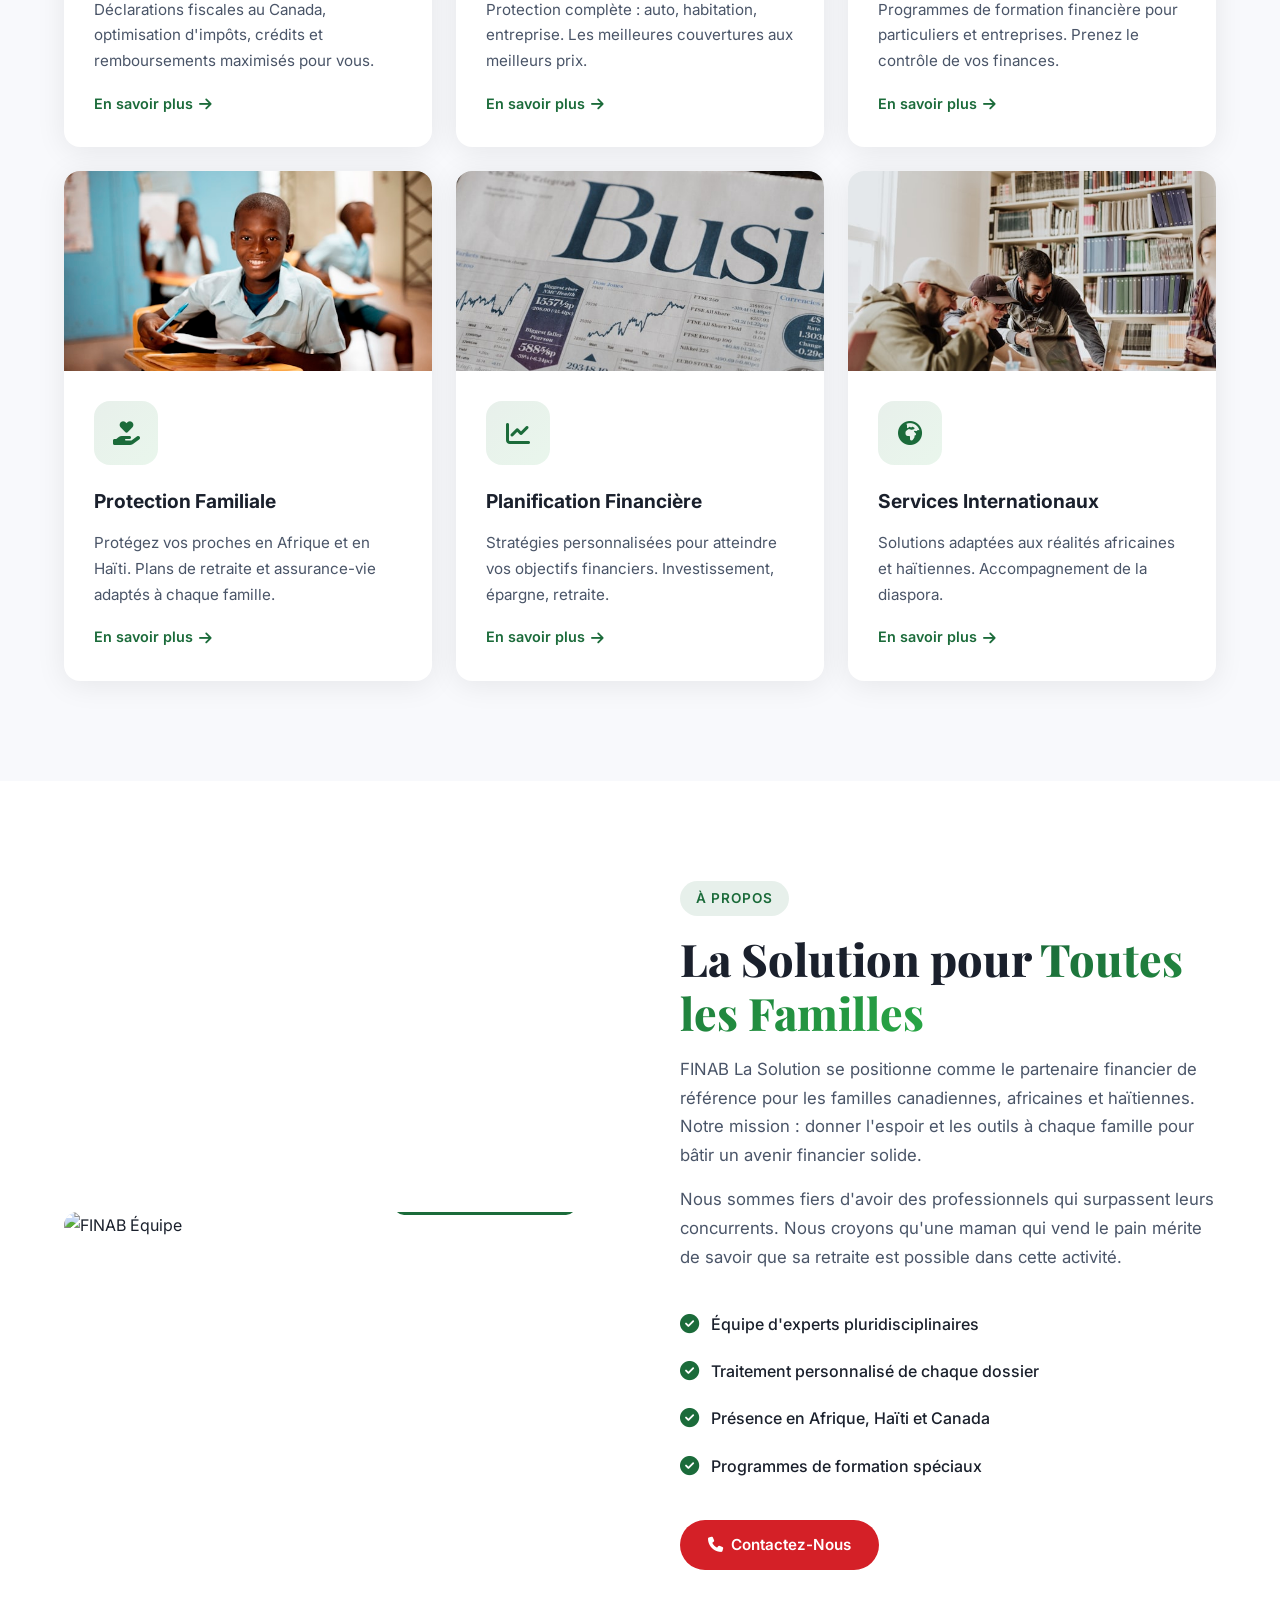
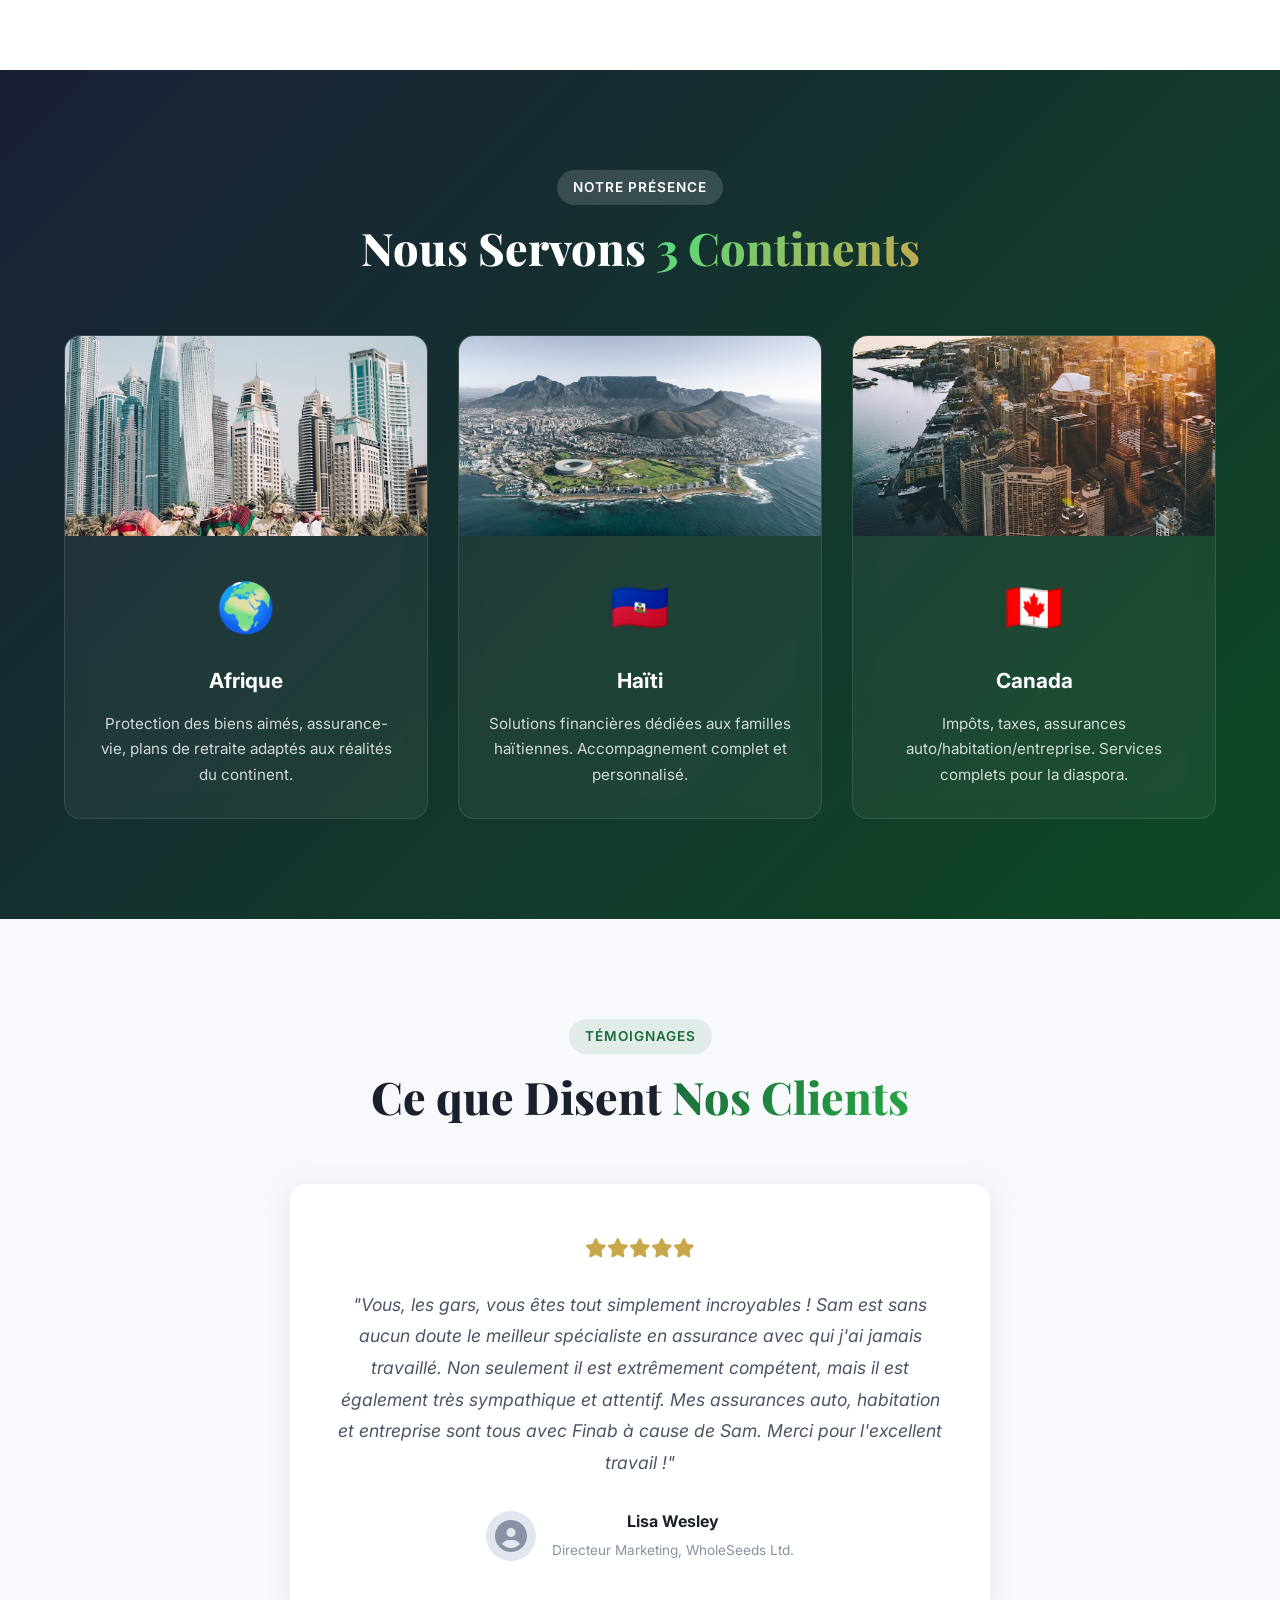
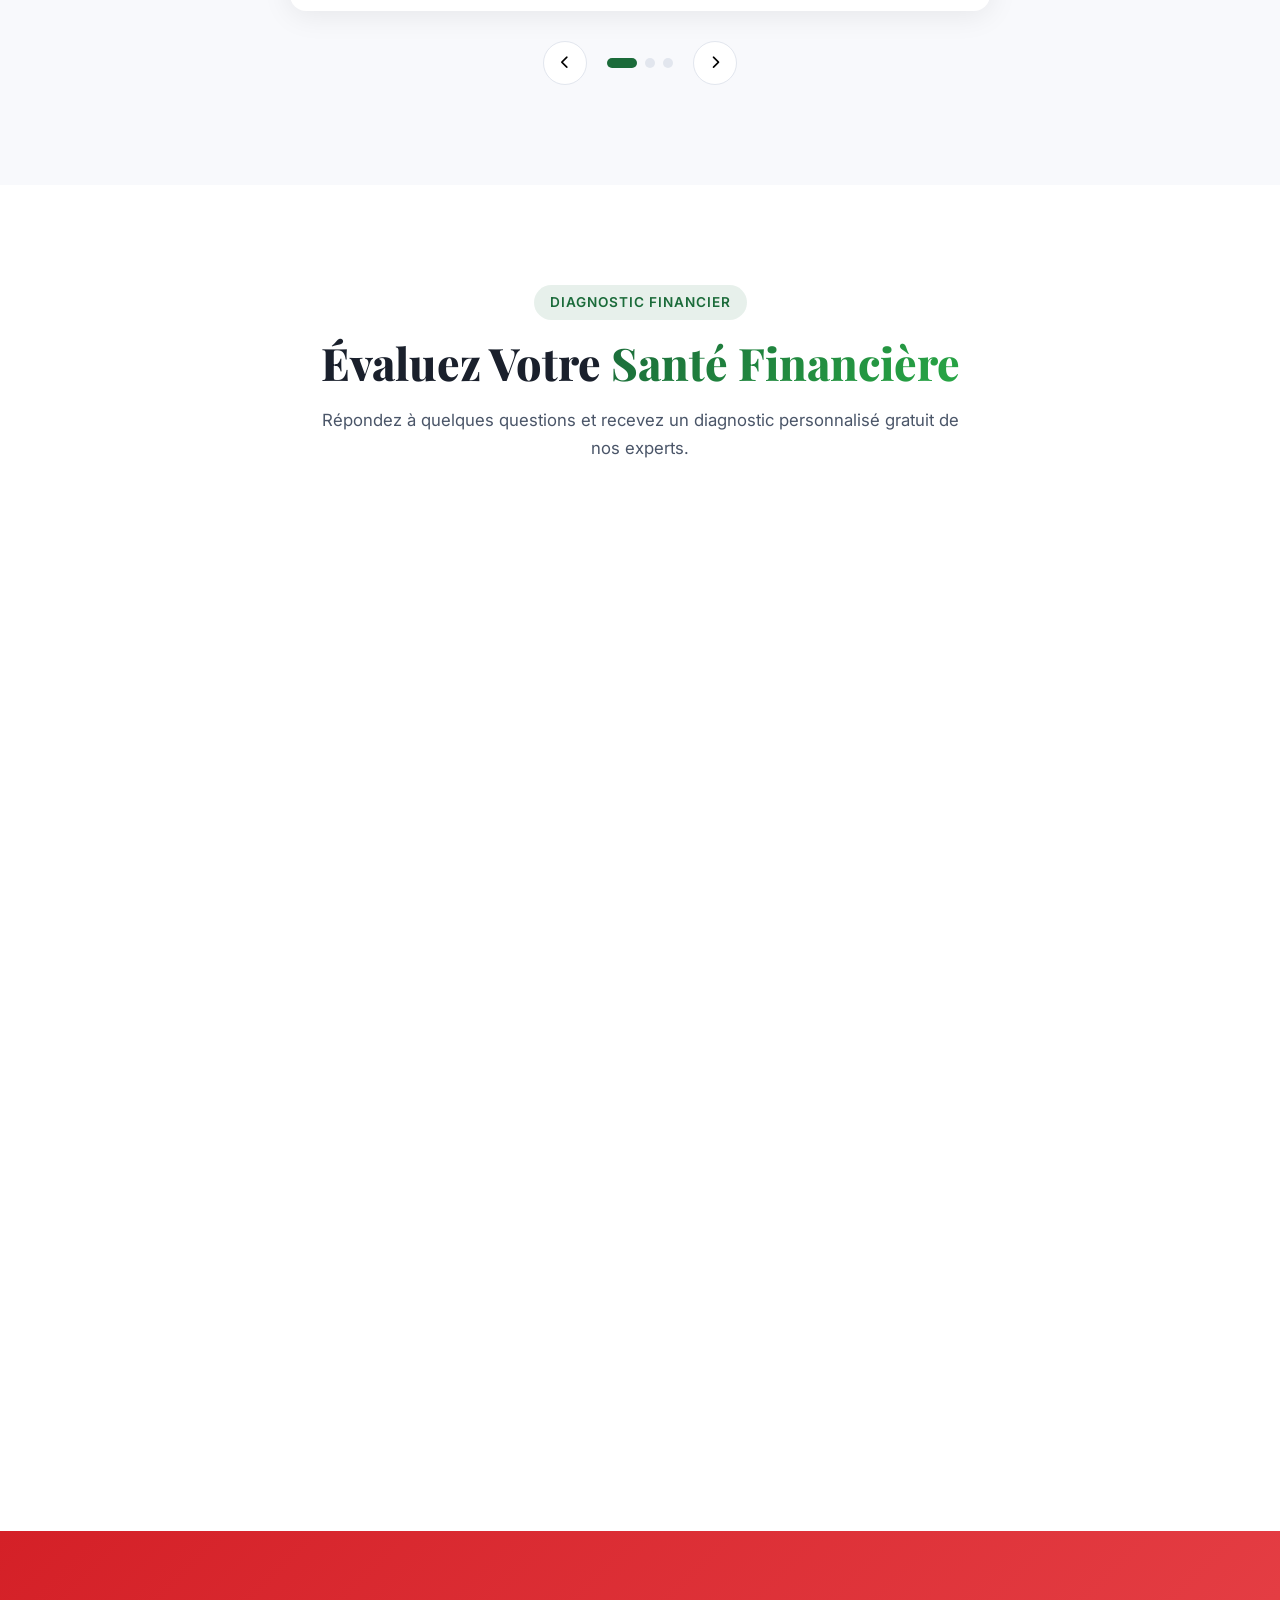
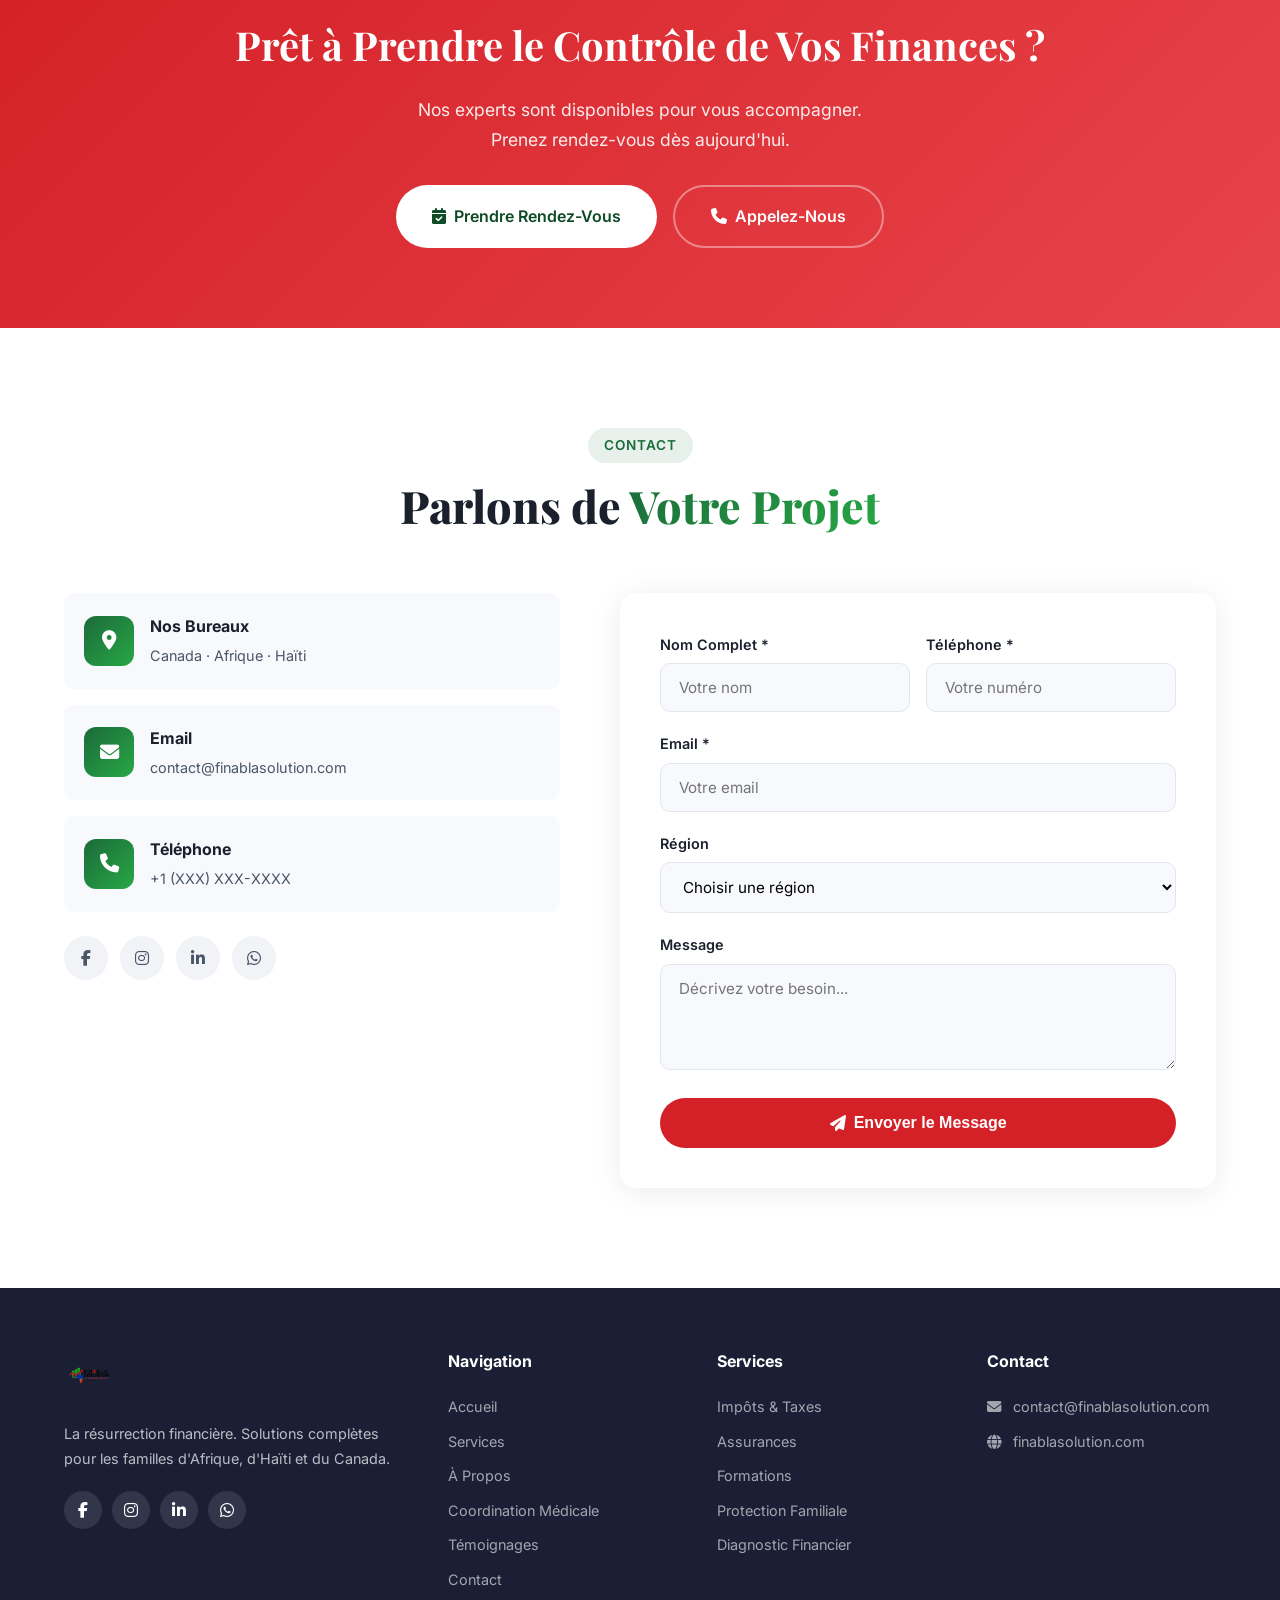
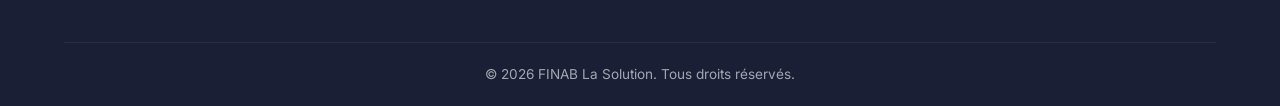
==== commit 353d9598: "Mise à jour du site FINAB: nouveau logo avec fond blanc, images du slider remplacées par des images " ====
--- a/index.html
+++ b/index.html
@@ -5,7 +5,7 @@
     <meta name="viewport" content="width=device-width, initial-scale=1.0">
     <title>FINAB La Solution — La Résurrection Financière | Afrique - Haïti - Canada</title>
     <meta name="description" content="FINAB La Solution : services financiers, impôts, assurances et formations pour les familles canadiennes, africaines et haïtiennes.">
-    <link rel="icon" href="img/logo.webp">
+    <link rel="icon" href="img/logo-white.webp">
     <link href="https://fonts.googleapis.com/css2?family=Inter:wght@300;400;500;600;700;800;900&family=Playfair+Display:wght@700;800;900&display=swap" rel="stylesheet">
     <link rel="stylesheet" href="https://cdnjs.cloudflare.com/ajax/libs/font-awesome/6.5.1/css/all.min.css">
     <link rel="stylesheet" href="css/style.css">
@@ -16,7 +16,7 @@
     <!-- Preloader -->
     <div id="preloader">
         <div class="loader">
-            <img src="img/logo.webp" alt="FINAB" class="loader-logo">
+            <img src="img/logo-white.webp" alt="FINAB" class="loader-logo">
             <div class="loader-bar"><div class="loader-progress"></div></div>
         </div>
     </div>
@@ -25,7 +25,7 @@
     <header id="navbar" class="navbar">
         <div class="container nav-container">
             <a href="#" class="nav-logo">
-                <img src="img/logo.webp" alt="FINAB La Solution">
+                <img src="img/logo-white.webp" alt="FINAB La Solution">
             </a>
             <nav class="nav-menu" id="navMenu">
                 <a href="#accueil" class="nav-link active">Accueil</a>
@@ -56,7 +56,7 @@
             <div class="hero-slide" style="background-image: url('img/hero3.jpg')">
                 <div class="slide-overlay"></div>
             </div>
-            <div class="hero-slide" style="background-image: url('img/hero4.jpg')">
+            <div class="hero-slide" style="background-image: url('img/hero5.jpg')">
                 <div class="slide-overlay"></div>
             </div>
         </div>
@@ -103,6 +103,8 @@
             <span class="slider-dot" data-slide="1"></span>
             <span class="slider-dot" data-slide="2"></span>
             <span class="slider-dot" data-slide="3"></span>
+            <span class="slider-dot" data-slide="4"></span>
+            <span class="slider-dot" data-slide="5"></span>
         </div>
         <div class="hero-scroll">
             <a href="#services"><i class="fas fa-chevron-down"></i></a>
@@ -182,7 +184,7 @@
             <div class="about-grid">
                 <div class="about-image fade-left">
                     <div class="about-img-wrapper">
-                        <img src="img/about.jpg" alt="FINAB Équipe">
+                        <img src="img/community-image.jpg" alt="FINAB Équipe">
                         <div class="about-badge">
                             <span class="badge-number">10+</span>
                             <span class="badge-text">Années d'Excellence</span>
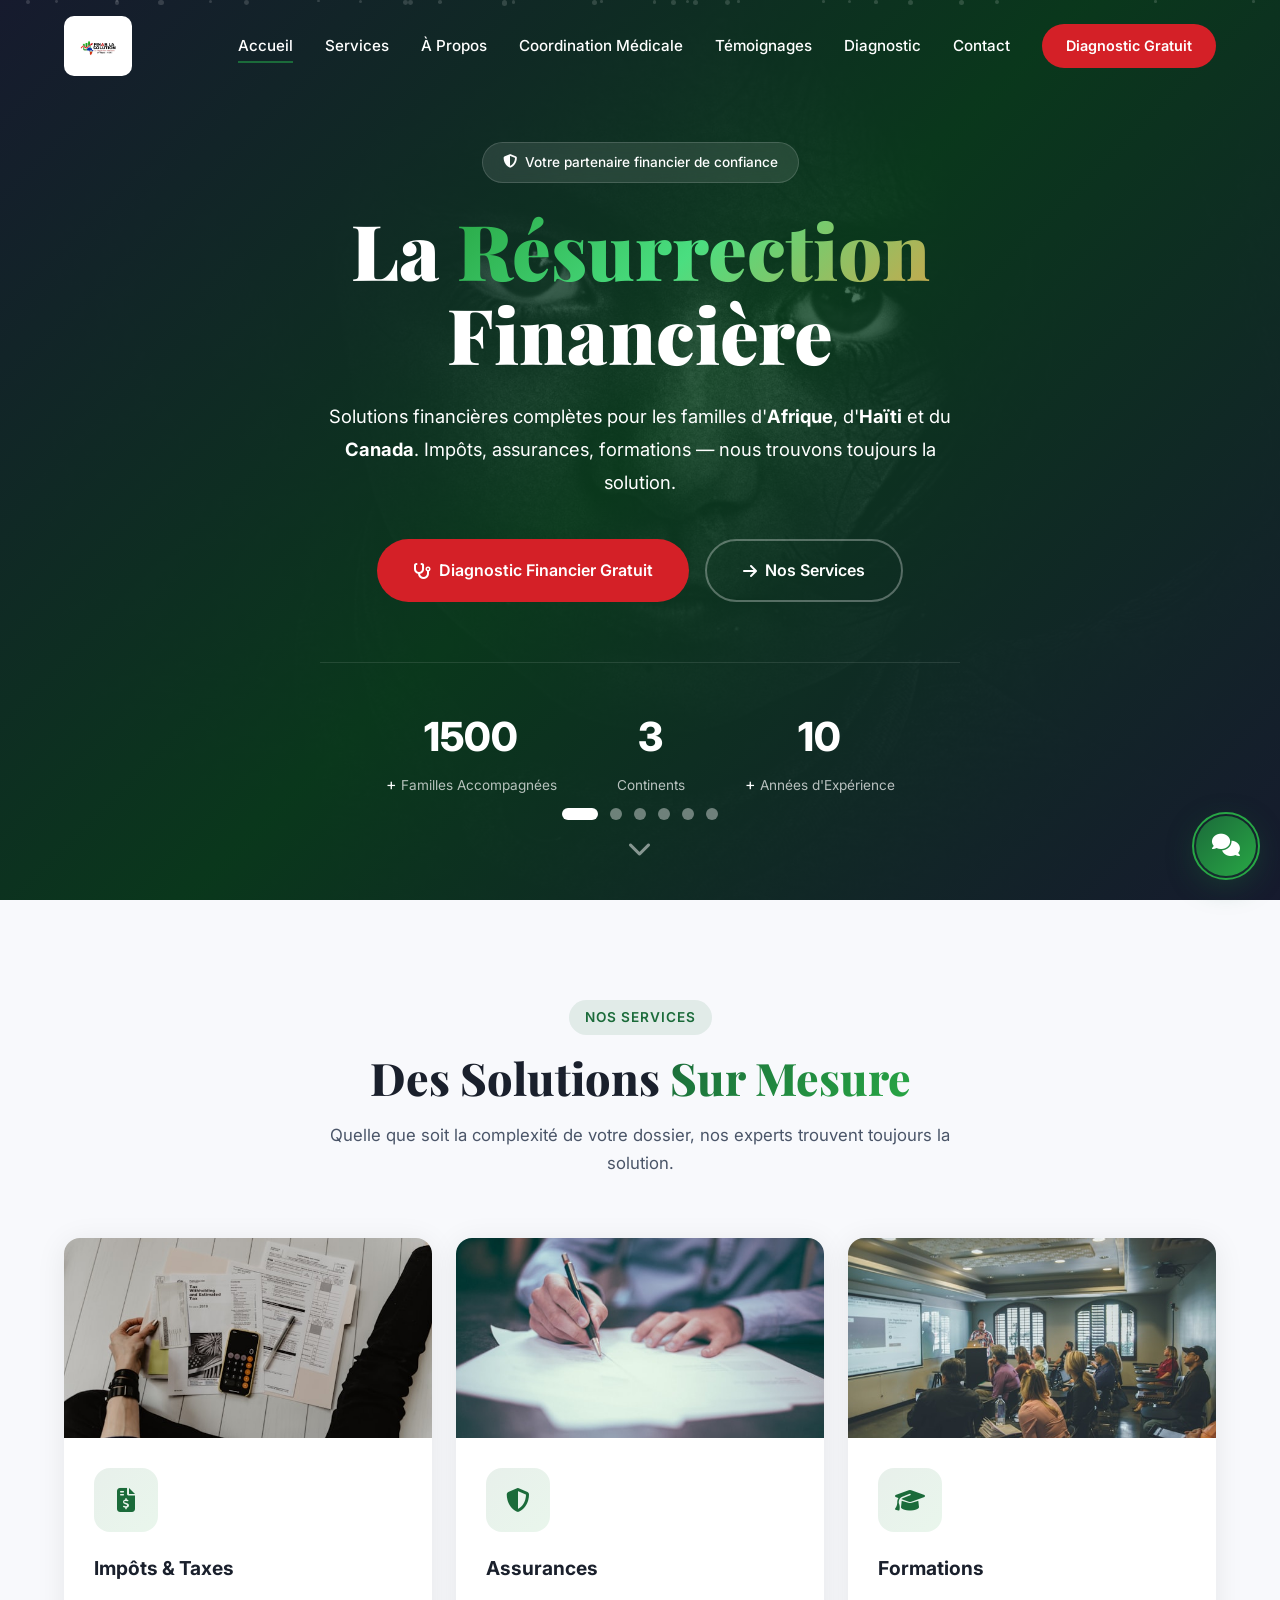
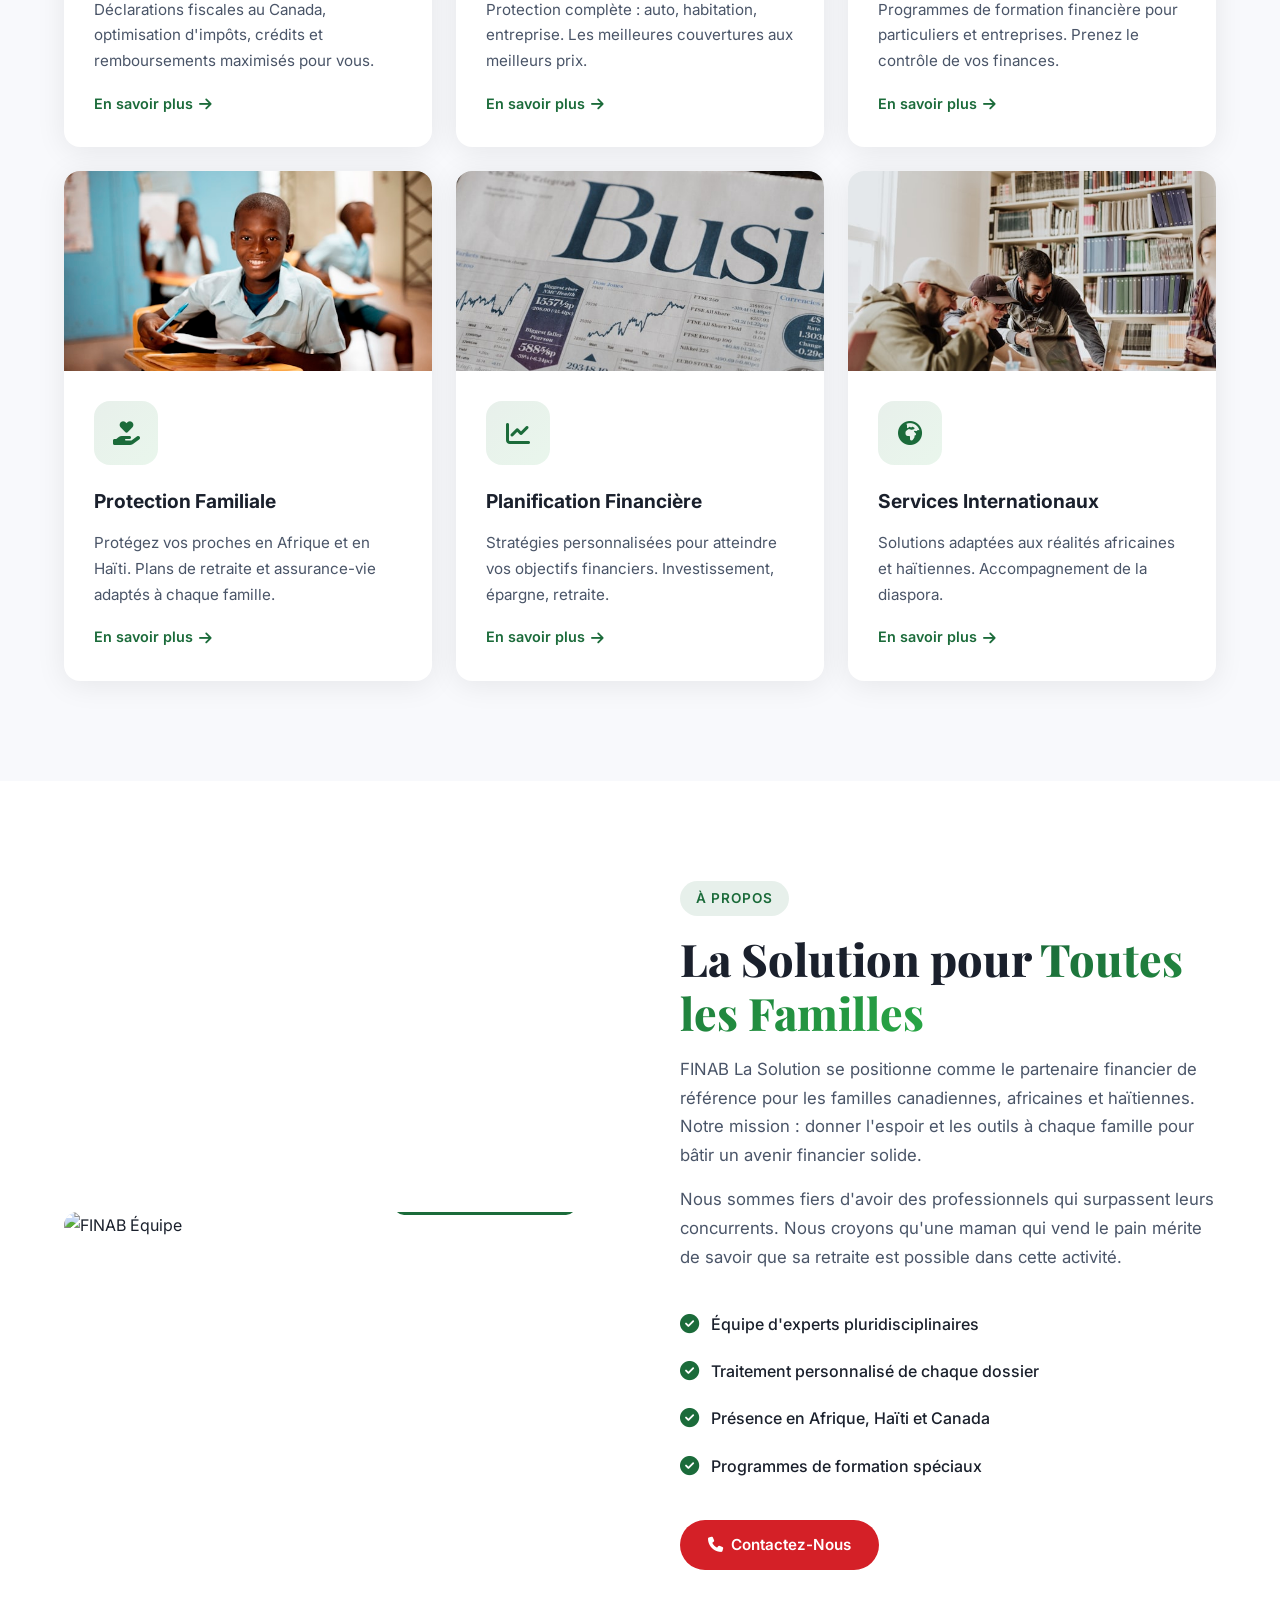
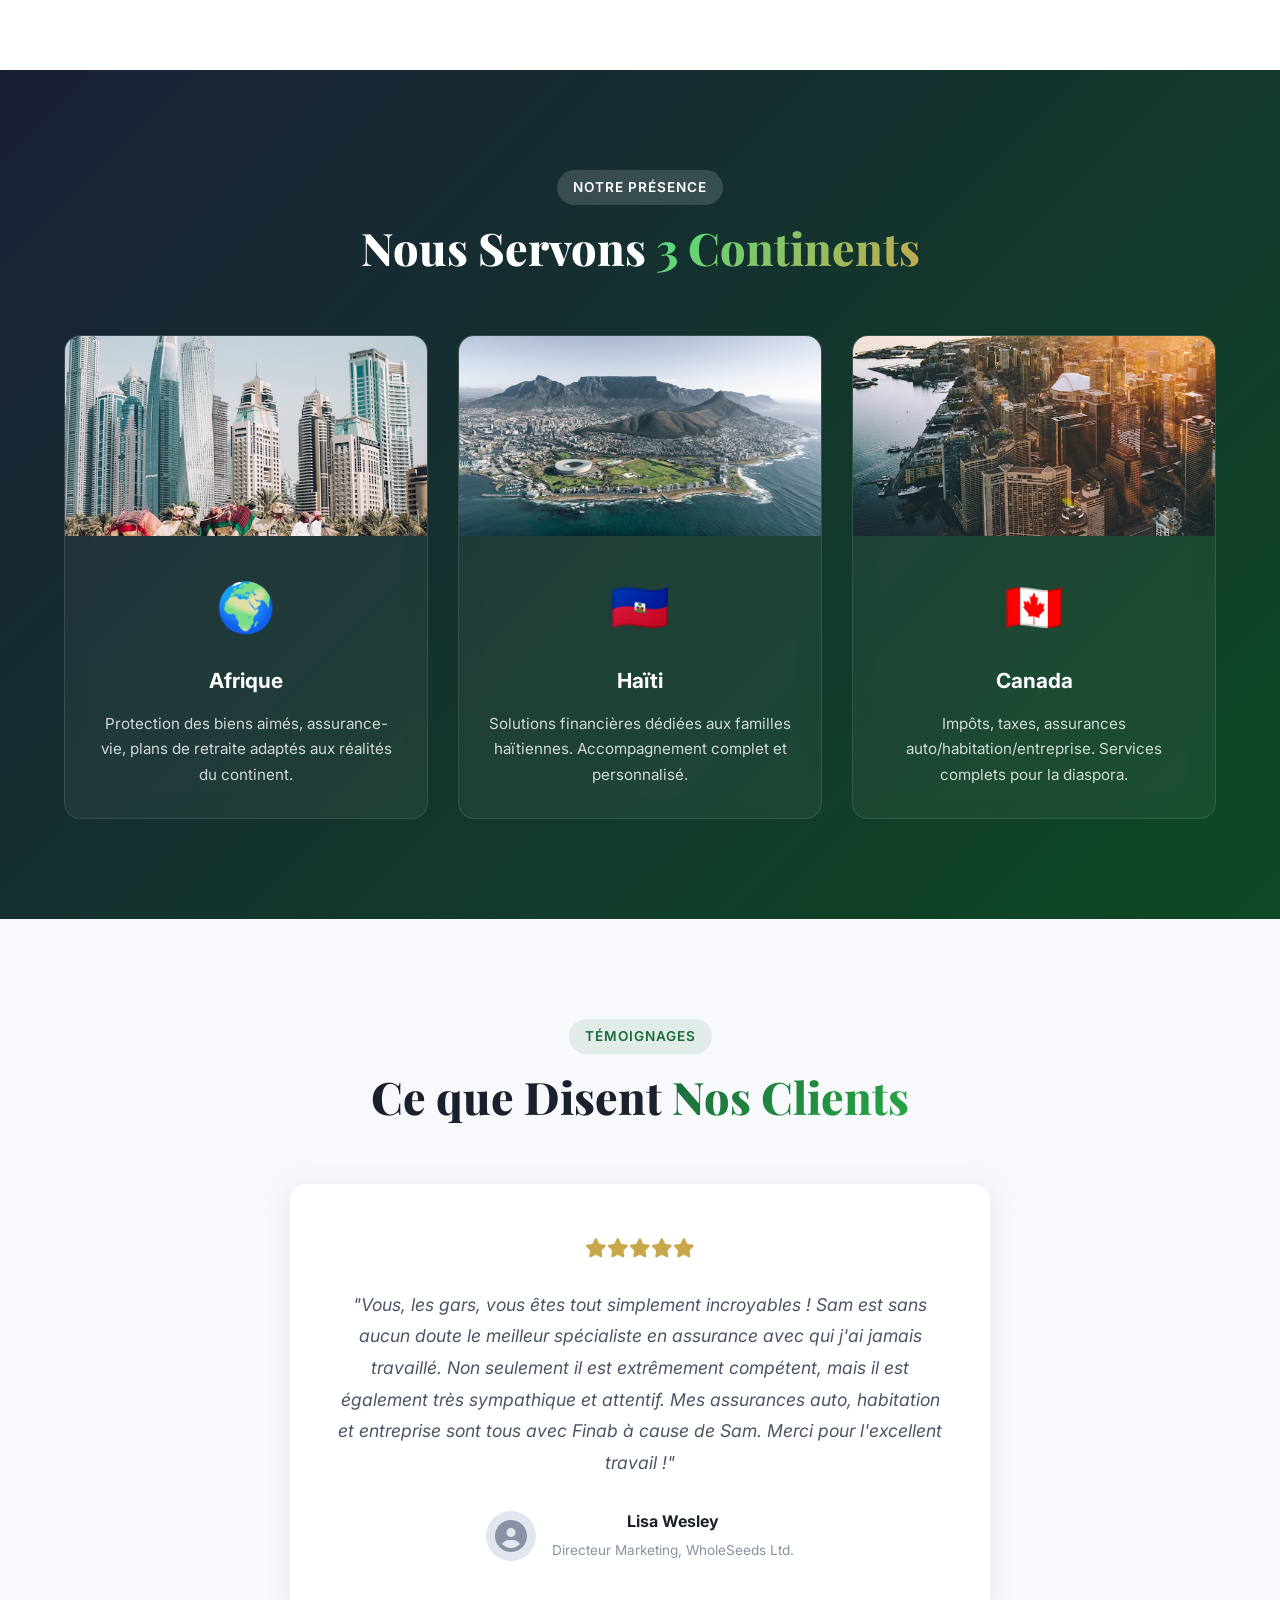
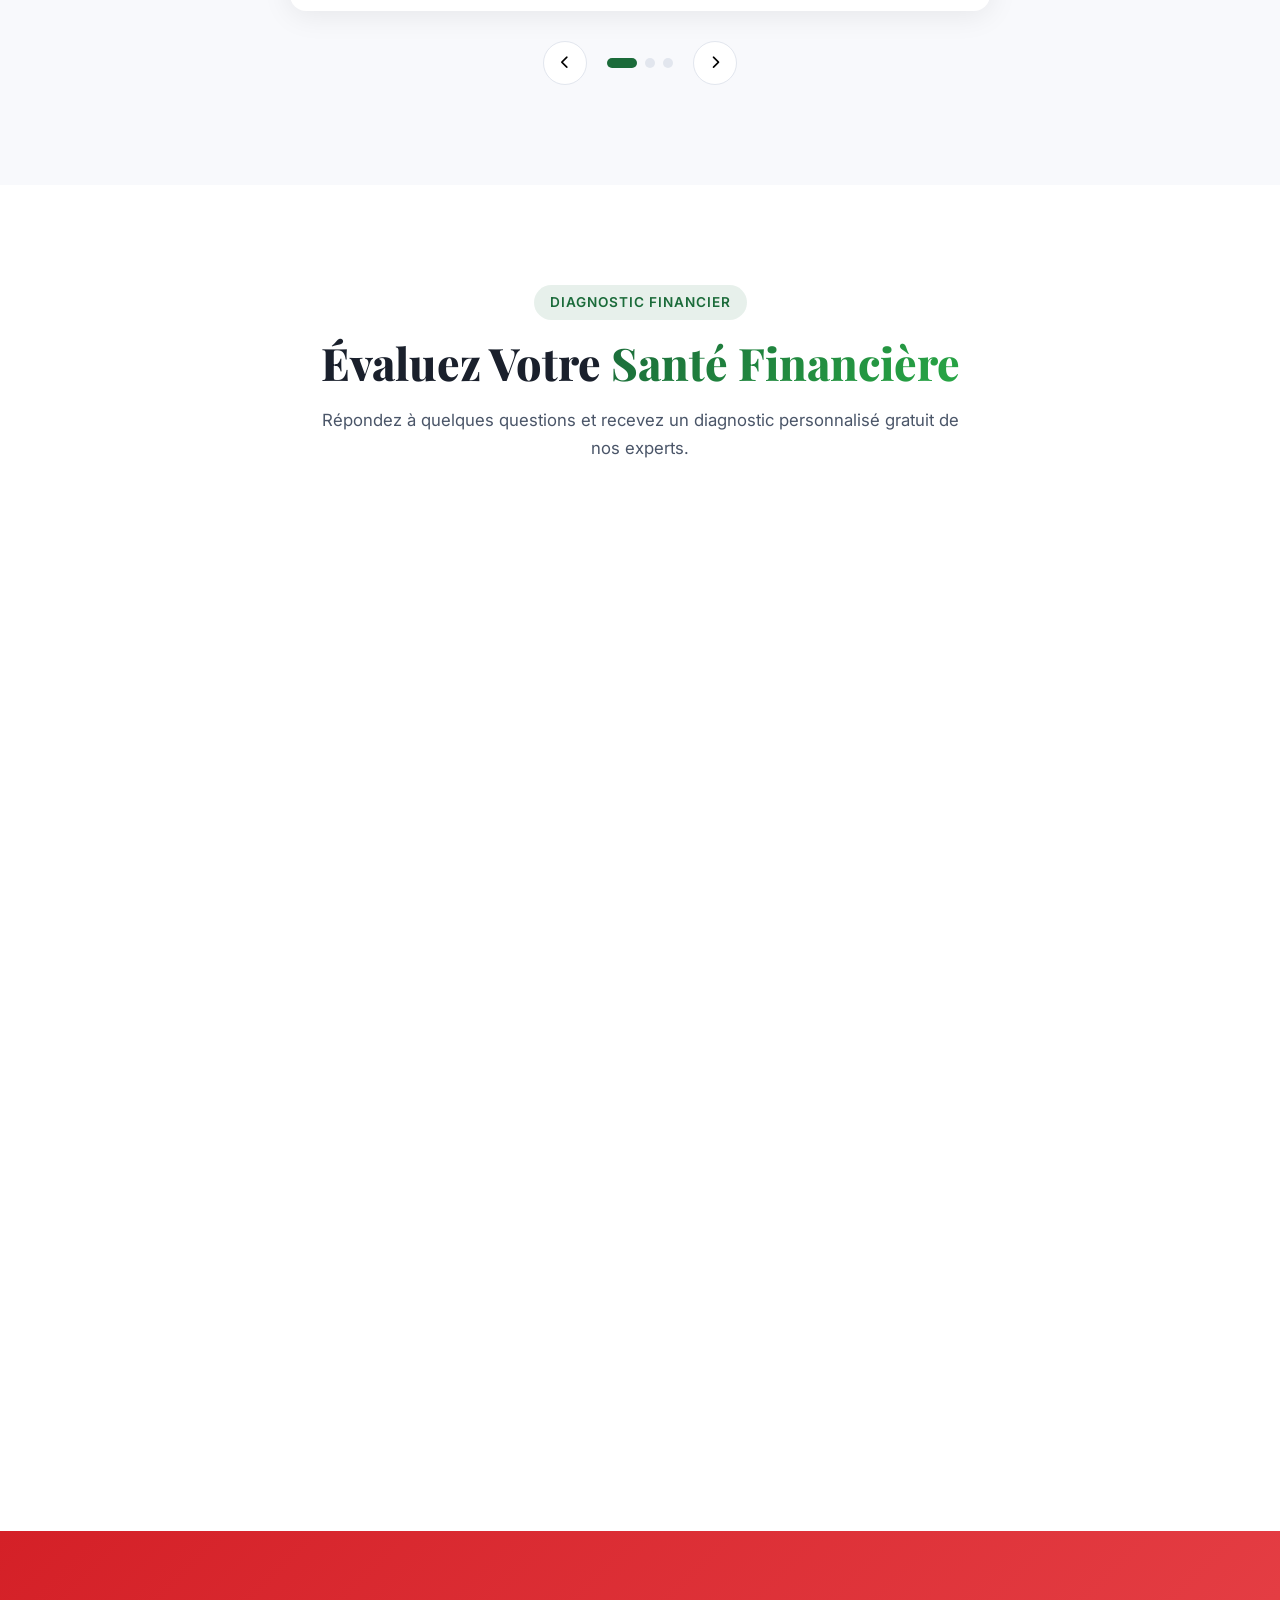
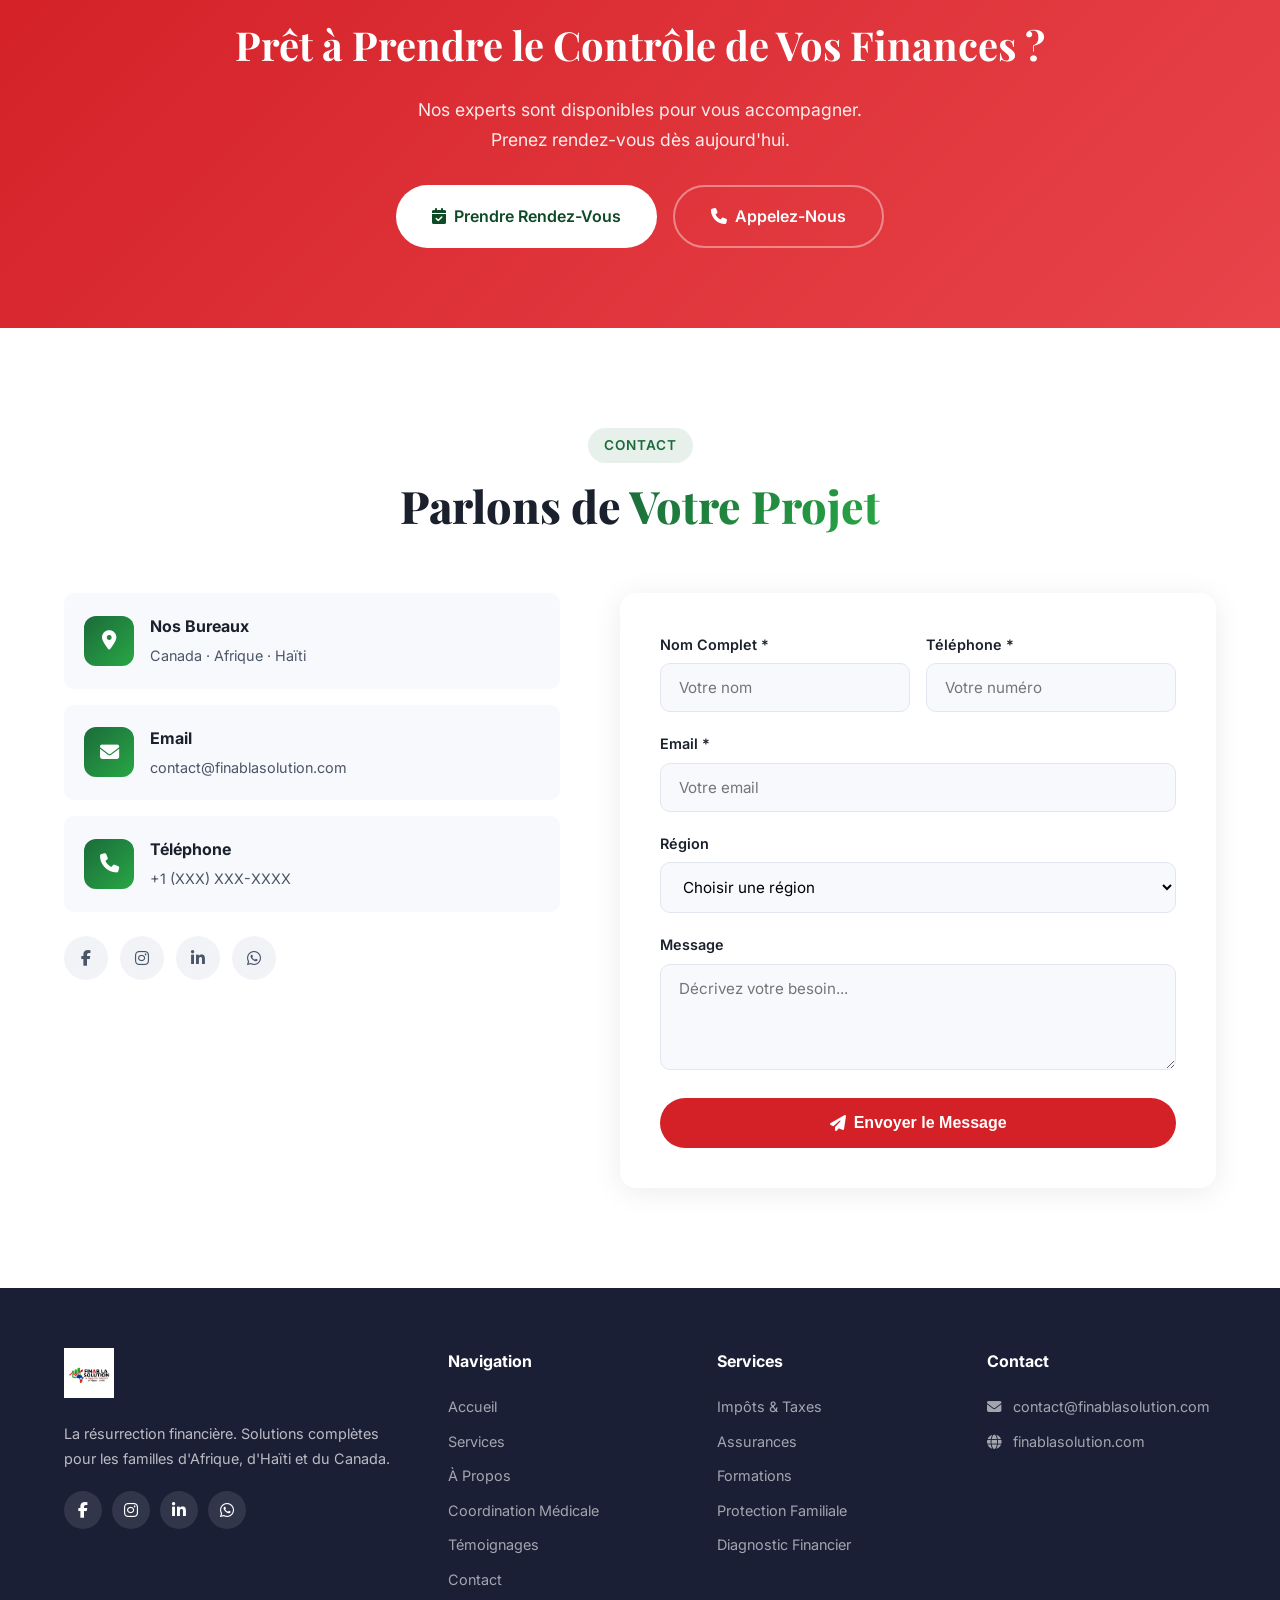
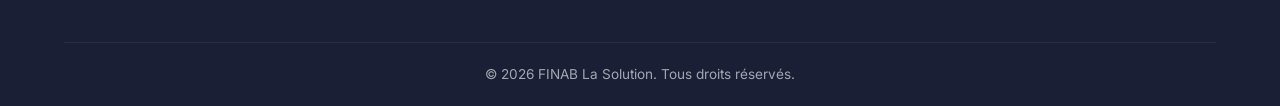
==== commit bb71124b: "Mise à jour Finab: images africaines + logo fond blanc" ====
--- a/index.html
+++ b/index.html
@@ -428,7 +428,7 @@
         <div class="container">
             <div class="footer-grid">
                 <div class="footer-brand">
-                    <img src="img/logo.webp" alt="FINAB La Solution" class="footer-logo">
+                    <img src="img/logo-white.webp" alt="FINAB La Solution" class="footer-logo">
                     <p>La résurrection financière. Solutions complètes pour les familles d'Afrique, d'Haïti et du Canada.</p>
                     <div class="footer-socials">
                         <a href="#"><i class="fab fa-facebook-f"></i></a>
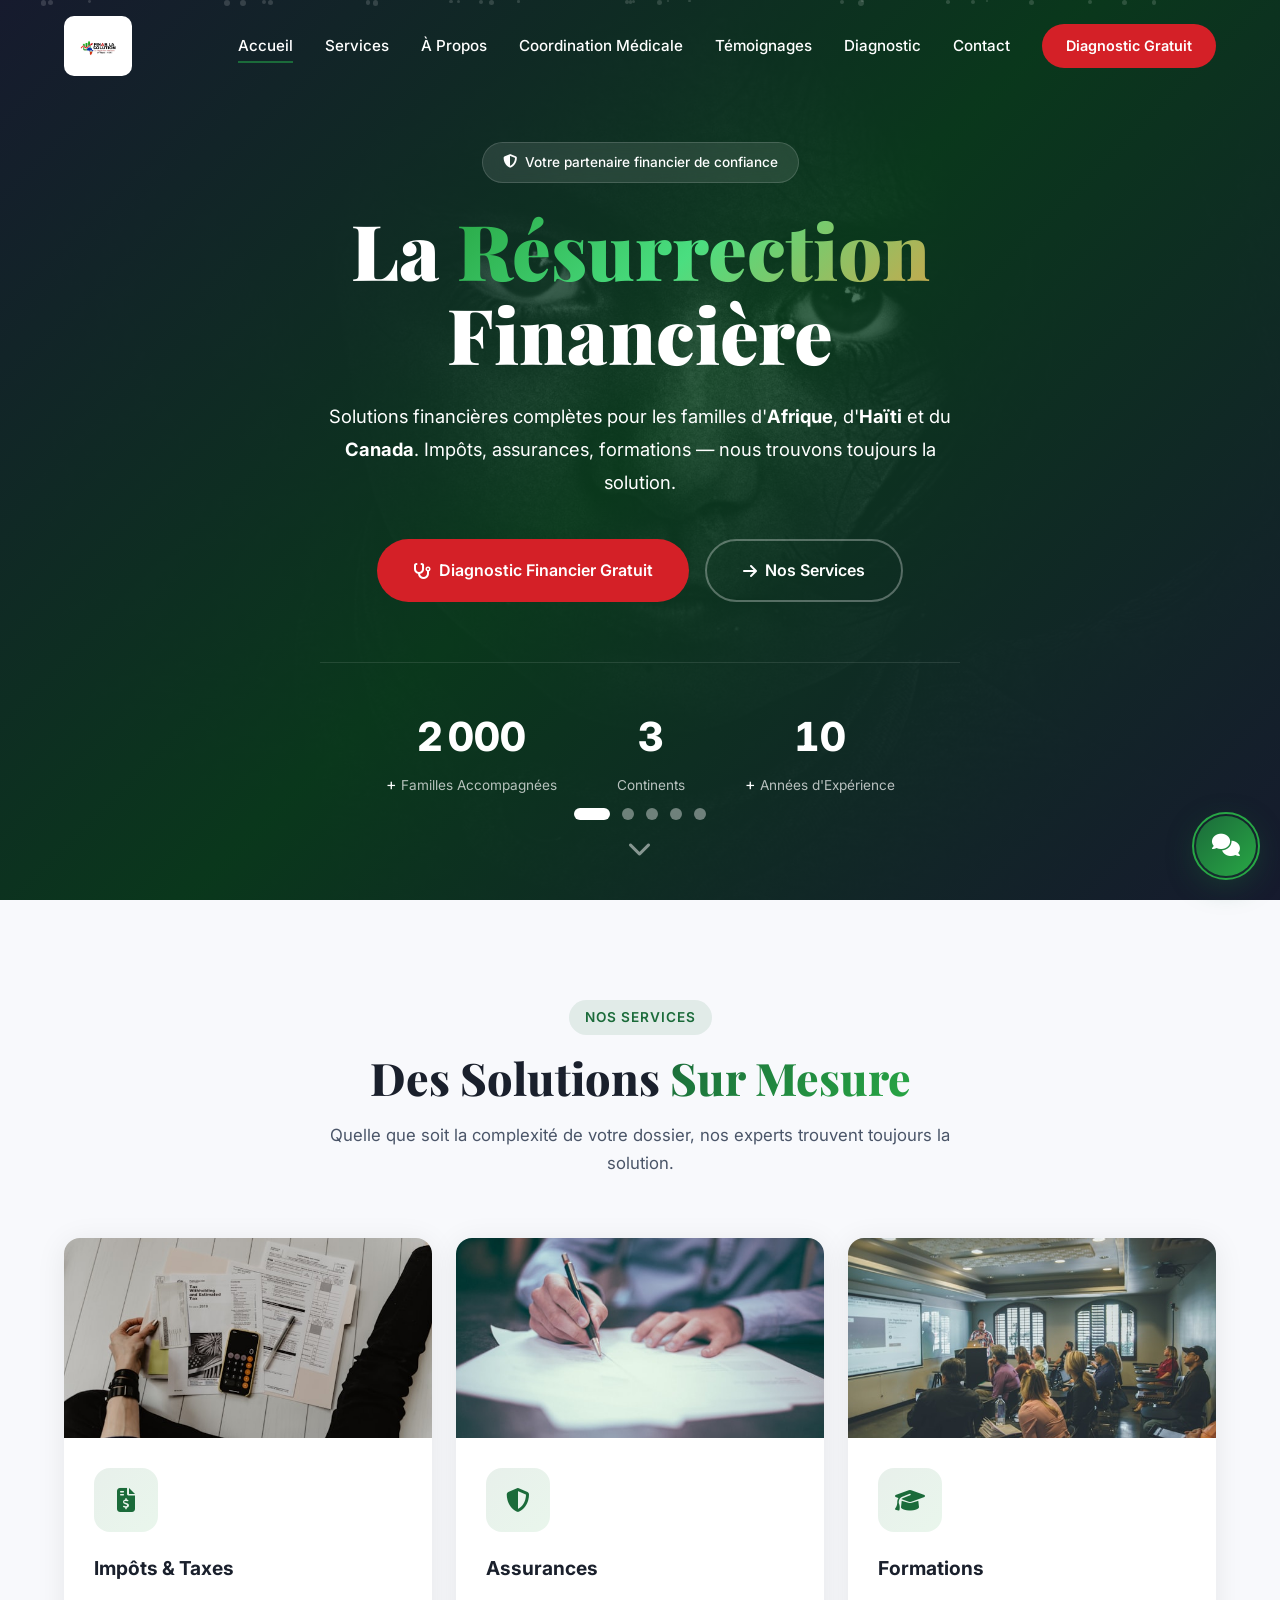
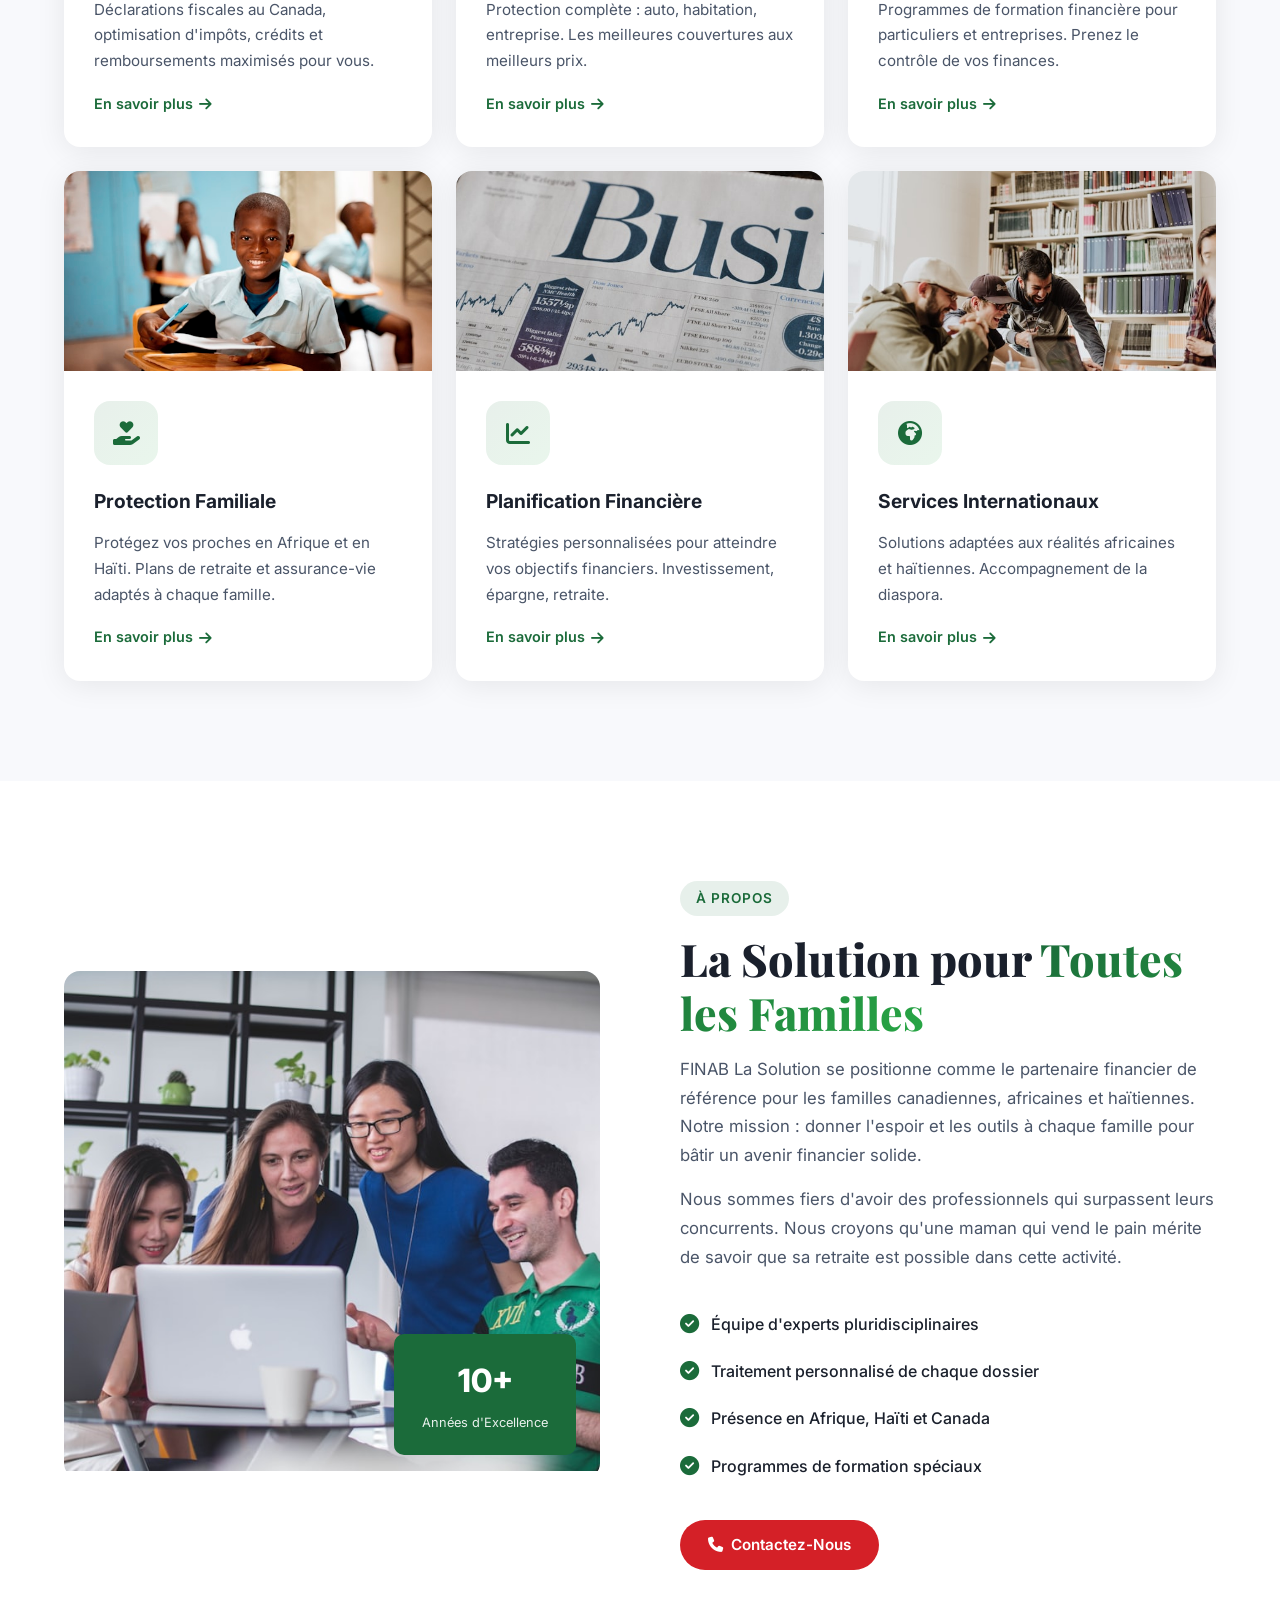
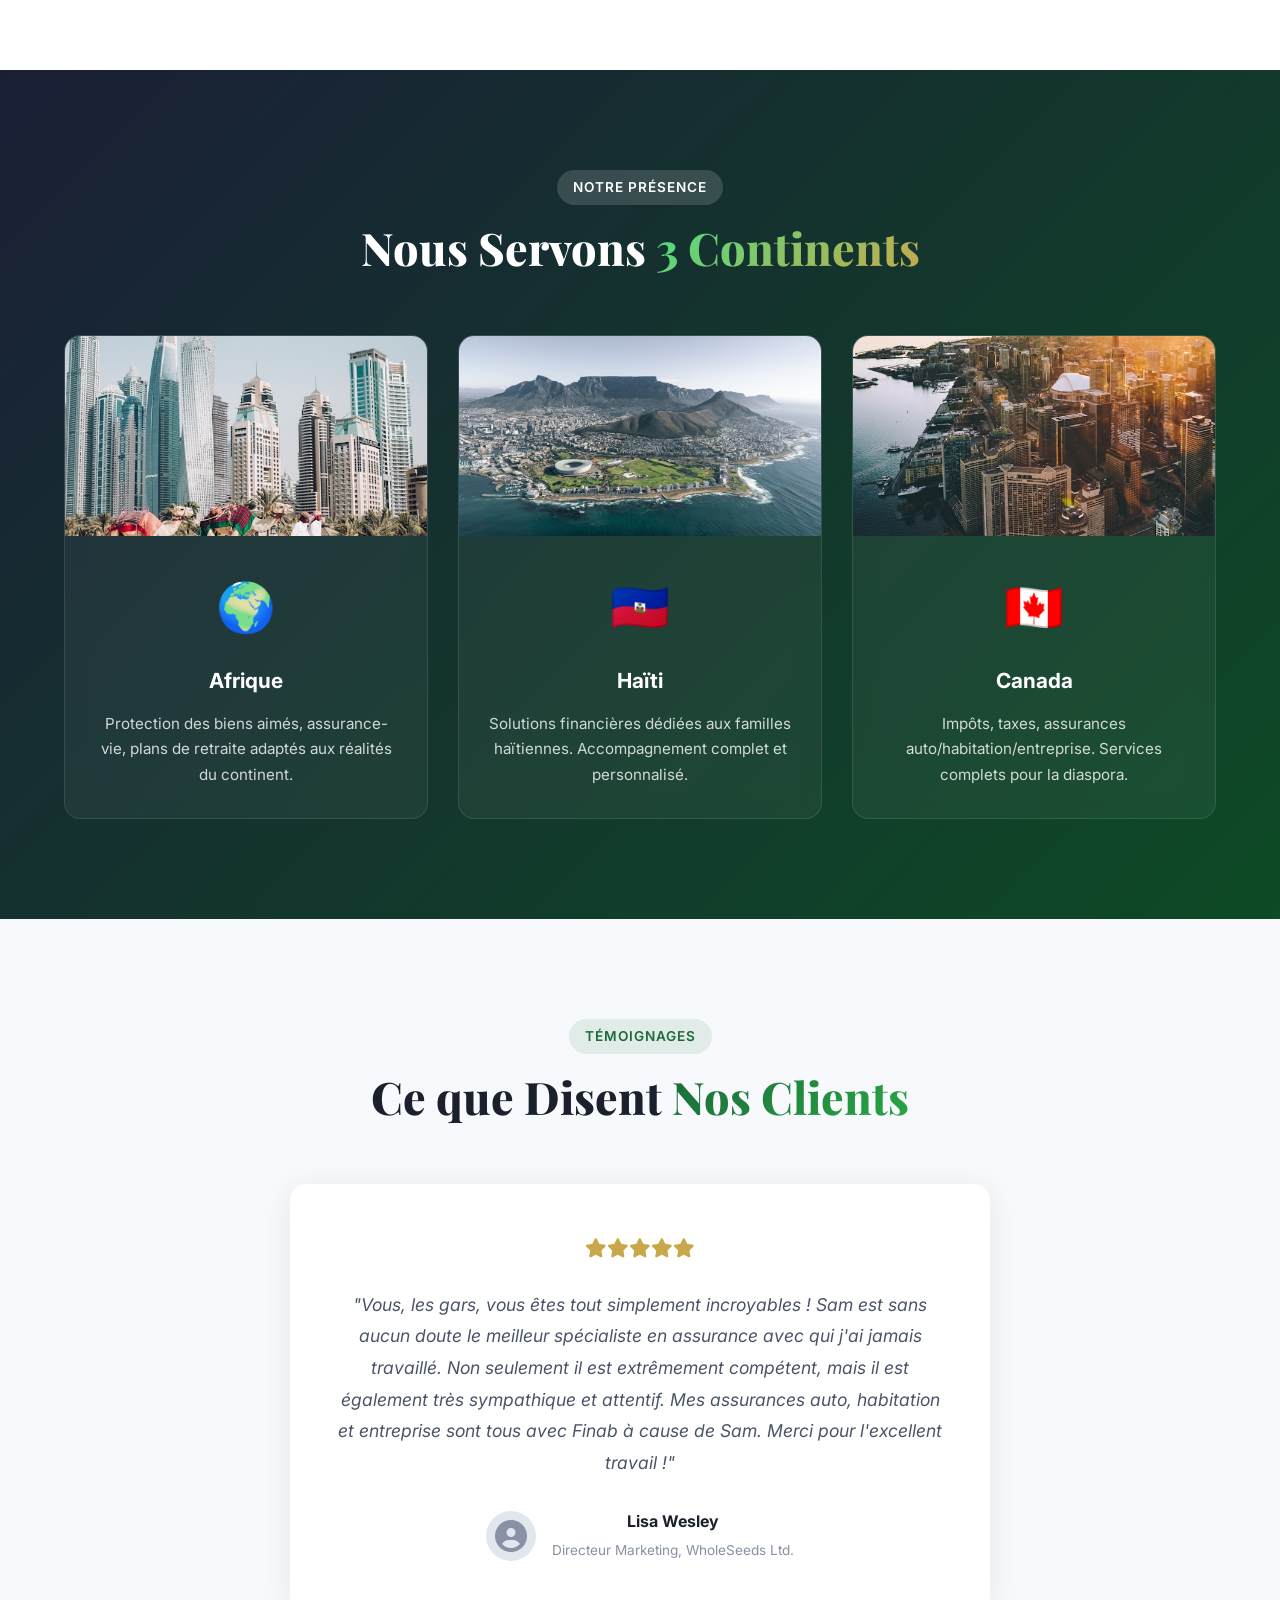
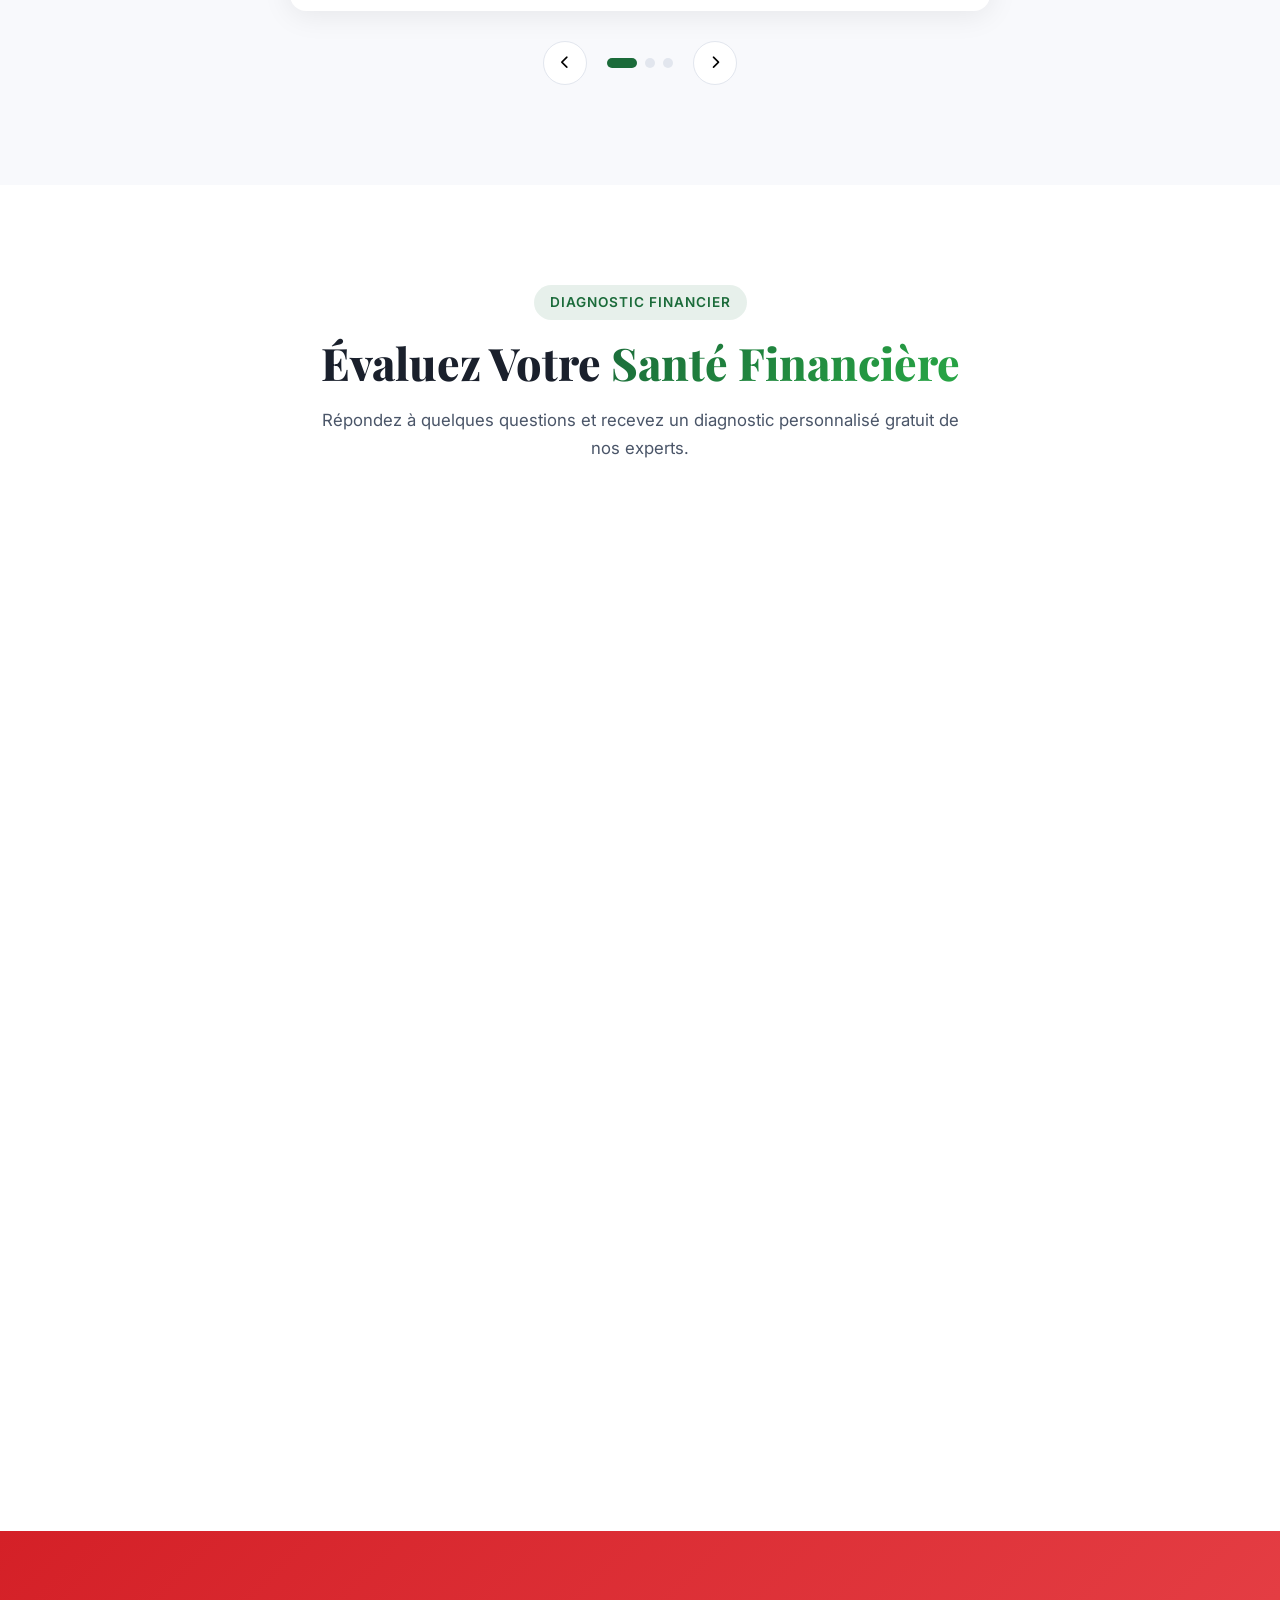
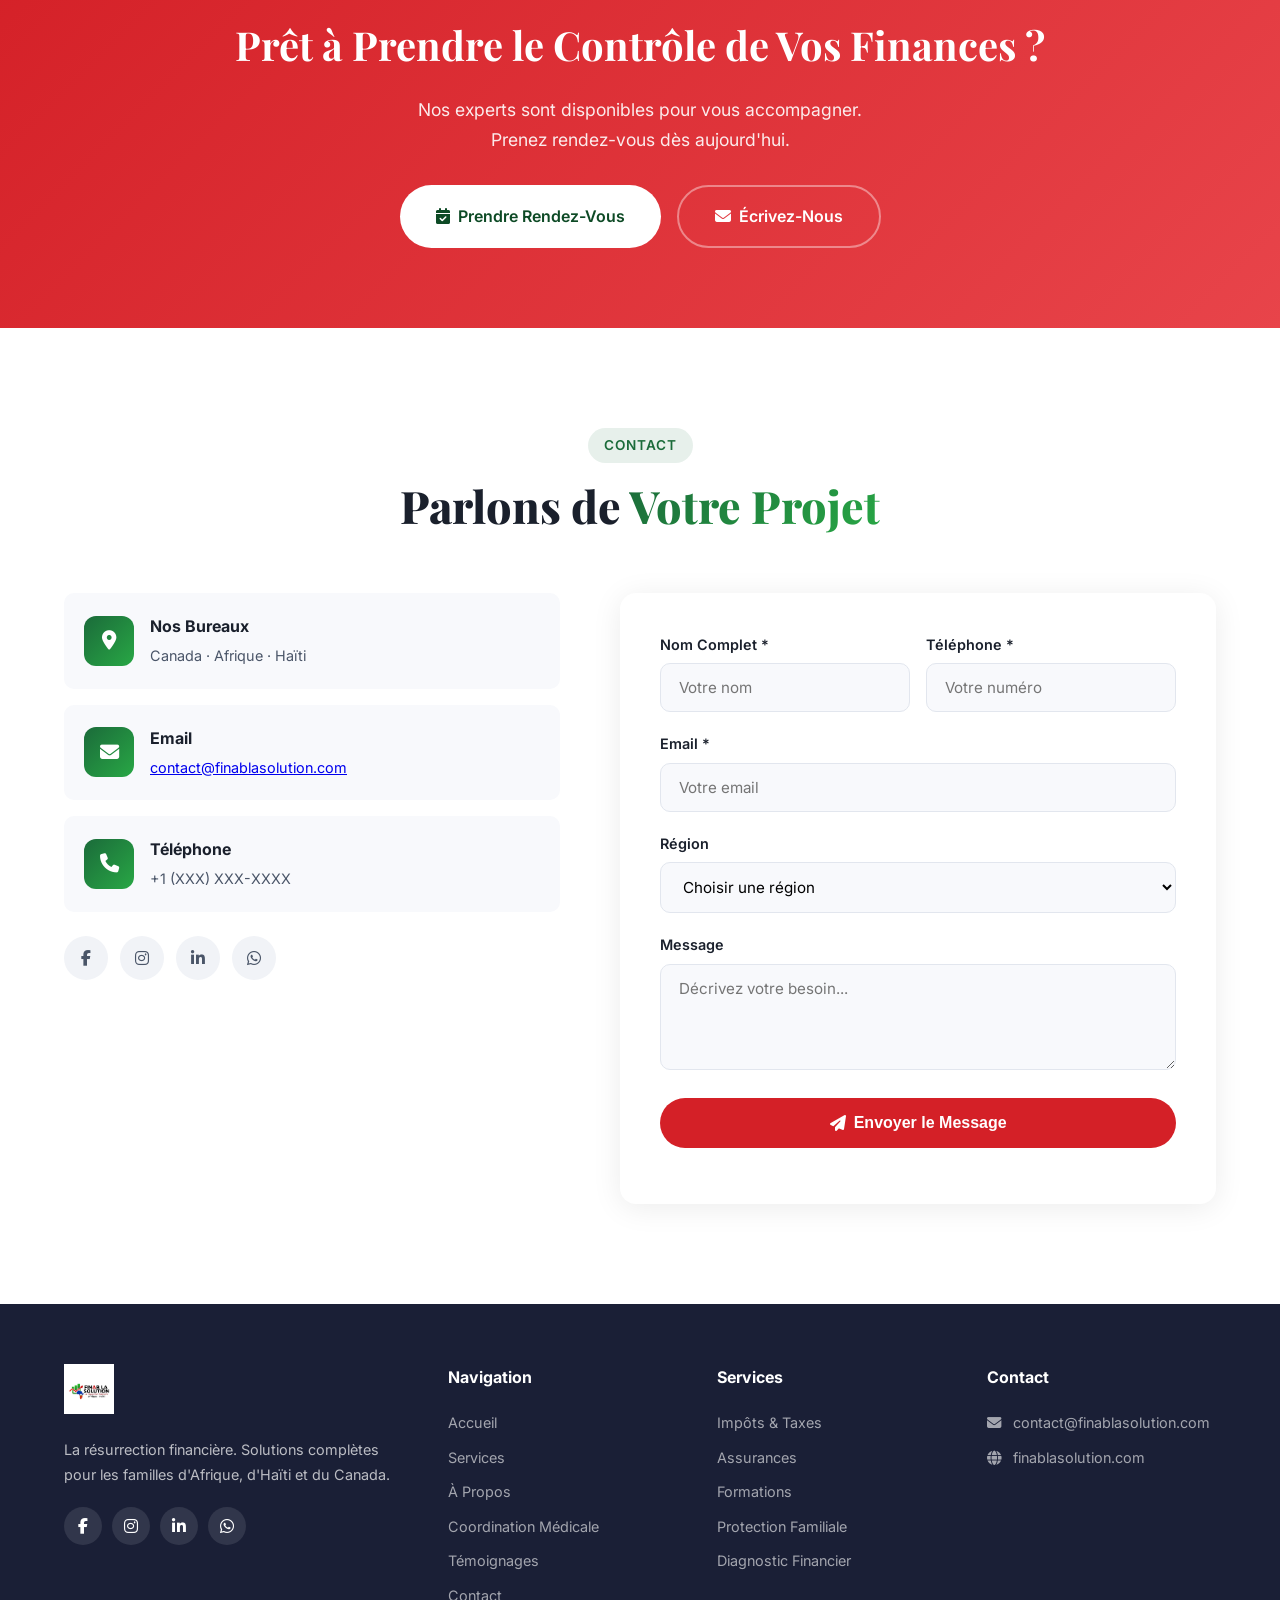
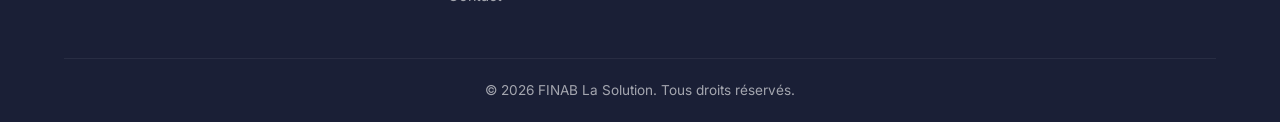
==== commit 27f38e88: "Correction des compteurs et de l'ensemble des dysfonctionnements du site Compteurs (hero) - Les comp" ====
--- a/index.html
+++ b/index.html
@@ -6,6 +6,12 @@
     <title>FINAB La Solution — La Résurrection Financière | Afrique - Haïti - Canada</title>
     <meta name="description" content="FINAB La Solution : services financiers, impôts, assurances et formations pour les familles canadiennes, africaines et haïtiennes.">
     <link rel="icon" href="img/logo-white.webp">
+    <meta property="og:type" content="website">
+    <meta property="og:title" content="FINAB La Solution — La Résurrection Financière">
+    <meta property="og:description" content="Impôts, assurances, formations et coordination médicale pour les familles d'Afrique, d'Haïti et du Canada.">
+    <meta property="og:image" content="img/hero1.jpg">
+    <meta property="og:locale" content="fr_CA">
+    <meta name="twitter:card" content="summary_large_image">
     <link href="https://fonts.googleapis.com/css2?family=Inter:wght@300;400;500;600;700;800;900&family=Playfair+Display:wght@700;800;900&display=swap" rel="stylesheet">
     <link rel="stylesheet" href="https://cdnjs.cloudflare.com/ajax/libs/font-awesome/6.5.1/css/all.min.css">
     <link rel="stylesheet" href="css/style.css">
@@ -59,6 +65,9 @@
             <div class="hero-slide" style="background-image: url('img/hero5.jpg')">
                 <div class="slide-overlay"></div>
             </div>
+            <div class="hero-slide" style="background-image: url('img/hero4.jpg')">
+                <div class="slide-overlay"></div>
+            </div>
         </div>
         <div class="particles" id="particles"></div>
         <div class="container hero-content">
@@ -84,7 +93,7 @@
             </div>
             <div class="hero-stats fade-up delay-4">
                 <div class="stat">
-                    <span class="stat-number" data-count="1500">0</span>+
+                    <span class="stat-number" data-count="2000">0</span>+
                     <span class="stat-label">Familles Accompagnées</span>
                 </div>
                 <div class="stat">
@@ -98,13 +107,12 @@
             </div>
         </div>
         <!-- Slider Navigation -->
-        <div class="hero-slider-nav">
-            <span class="slider-dot active" data-slide="0"></span>
-            <span class="slider-dot" data-slide="1"></span>
-            <span class="slider-dot" data-slide="2"></span>
-            <span class="slider-dot" data-slide="3"></span>
-            <span class="slider-dot" data-slide="4"></span>
-            <span class="slider-dot" data-slide="5"></span>
+        <div class="hero-slider-nav" aria-label="Choisir une image du carrousel">
+            <button type="button" class="slider-dot active" aria-label="Image 1"></button>
+            <button type="button" class="slider-dot" aria-label="Image 2"></button>
+            <button type="button" class="slider-dot" aria-label="Image 3"></button>
+            <button type="button" class="slider-dot" aria-label="Image 4"></button>
+            <button type="button" class="slider-dot" aria-label="Image 5"></button>
         </div>
         <div class="hero-scroll">
             <a href="#services"><i class="fas fa-chevron-down"></i></a>
@@ -120,8 +128,8 @@
                 <p class="section-desc">Quelle que soit la complexité de votre dossier, nos experts trouvent toujours la solution.</p>
             </div>
             <div class="services-grid">
-                <div class="service-card fade-up" data-tilt>
-                    <div class="service-img"><img src="img/service-impots.jpg" alt="Impôts & Taxes"></div>
+                <div class="service-card fade-up">
+                    <div class="service-img"><img src="img/service-impots.jpg" loading="lazy" decoding="async" alt="Impôts & Taxes"></div>
                     <div class="service-body">
                         <div class="service-icon"><i class="fas fa-file-invoice-dollar"></i></div>
                         <h3>Impôts & Taxes</h3>
@@ -129,8 +137,8 @@
                         <a href="#contact" class="service-link">En savoir plus <i class="fas fa-arrow-right"></i></a>
                     </div>
                 </div>
-                <div class="service-card fade-up delay-1" data-tilt>
-                    <div class="service-img"><img src="img/service-assurance.jpg" alt="Assurances"></div>
+                <div class="service-card fade-up delay-1">
+                    <div class="service-img"><img src="img/service-assurance.jpg" loading="lazy" decoding="async" alt="Assurances"></div>
                     <div class="service-body">
                         <div class="service-icon"><i class="fas fa-shield-halved"></i></div>
                         <h3>Assurances</h3>
@@ -138,8 +146,8 @@
                         <a href="#contact" class="service-link">En savoir plus <i class="fas fa-arrow-right"></i></a>
                     </div>
                 </div>
-                <div class="service-card fade-up delay-2" data-tilt>
-                    <div class="service-img"><img src="img/service-formation.jpg" alt="Formations"></div>
+                <div class="service-card fade-up delay-2">
+                    <div class="service-img"><img src="img/service-formation.jpg" loading="lazy" decoding="async" alt="Formations"></div>
                     <div class="service-body">
                         <div class="service-icon"><i class="fas fa-graduation-cap"></i></div>
                         <h3>Formations</h3>
@@ -147,8 +155,8 @@
                         <a href="#contact" class="service-link">En savoir plus <i class="fas fa-arrow-right"></i></a>
                     </div>
                 </div>
-                <div class="service-card fade-up delay-3" data-tilt>
-                    <div class="service-img"><img src="img/service-famille.jpg" alt="Protection Familiale"></div>
+                <div class="service-card fade-up delay-3">
+                    <div class="service-img"><img src="img/service-famille.jpg" loading="lazy" decoding="async" alt="Protection Familiale"></div>
                     <div class="service-body">
                         <div class="service-icon"><i class="fas fa-hand-holding-heart"></i></div>
                         <h3>Protection Familiale</h3>
@@ -156,8 +164,8 @@
                         <a href="#contact" class="service-link">En savoir plus <i class="fas fa-arrow-right"></i></a>
                     </div>
                 </div>
-                <div class="service-card fade-up delay-4" data-tilt>
-                    <div class="service-img"><img src="img/service-finance.jpg" alt="Planification Financière"></div>
+                <div class="service-card fade-up delay-4">
+                    <div class="service-img"><img src="img/service-finance.jpg" loading="lazy" decoding="async" alt="Planification Financière"></div>
                     <div class="service-body">
                         <div class="service-icon"><i class="fas fa-chart-line"></i></div>
                         <h3>Planification Financière</h3>
@@ -165,8 +173,8 @@
                         <a href="#contact" class="service-link">En savoir plus <i class="fas fa-arrow-right"></i></a>
                     </div>
                 </div>
-                <div class="service-card fade-up delay-5" data-tilt>
-                    <div class="service-img"><img src="img/service-international.jpg" alt="Services Internationaux"></div>
+                <div class="service-card fade-up delay-5">
+                    <div class="service-img"><img src="img/service-international.jpg" loading="lazy" decoding="async" alt="Services Internationaux"></div>
                     <div class="service-body">
                         <div class="service-icon"><i class="fas fa-globe-africa"></i></div>
                         <h3>Services Internationaux</h3>
@@ -184,7 +192,7 @@
             <div class="about-grid">
                 <div class="about-image fade-left">
                     <div class="about-img-wrapper">
-                        <img src="img/community-image.jpg" alt="FINAB Équipe">
+                        <img src="img/about.jpg" loading="lazy" decoding="async" alt="L'équipe FINAB La Solution">
                         <div class="about-badge">
                             <span class="badge-number">10+</span>
                             <span class="badge-text">Années d'Excellence</span>
@@ -231,7 +239,7 @@
             </div>
             <div class="regions-grid">
                 <div class="region-card fade-up">
-                    <div class="region-img"><img src="img/region-afrique.jpg" alt="Afrique"></div>
+                    <div class="region-img"><img src="img/region-afrique.jpg" loading="lazy" decoding="async" alt="Afrique"></div>
                     <div class="region-body">
                         <div class="region-icon">🌍</div>
                         <h3>Afrique</h3>
@@ -239,7 +247,7 @@
                     </div>
                 </div>
                 <div class="region-card fade-up delay-1">
-                    <div class="region-img"><img src="img/region-haiti.jpg" alt="Haïti"></div>
+                    <div class="region-img"><img src="img/region-haiti.jpg" loading="lazy" decoding="async" alt="Haïti"></div>
                     <div class="region-body">
                         <div class="region-icon">🇭🇹</div>
                         <h3>Haïti</h3>
@@ -247,7 +255,7 @@
                     </div>
                 </div>
                 <div class="region-card fade-up delay-2">
-                    <div class="region-img"><img src="img/region-canada.jpg" alt="Canada"></div>
+                    <div class="region-img"><img src="img/region-canada.jpg" loading="lazy" decoding="async" alt="Canada"></div>
                     <div class="region-body">
                         <div class="region-icon">🇨🇦</div>
                         <h3>Canada</h3>
@@ -308,9 +316,9 @@
                 <div class="testimonial-nav">
                     <button class="test-prev" aria-label="Précédent"><i class="fas fa-chevron-left"></i></button>
                     <div class="test-dots">
-                        <span class="dot active"></span>
-                        <span class="dot"></span>
-                        <span class="dot"></span>
+                        <button type="button" class="dot active" aria-label="Témoignage 1"></button>
+                        <button type="button" class="dot" aria-label="Témoignage 2"></button>
+                        <button type="button" class="dot" aria-label="Témoignage 3"></button>
                     </div>
                     <button class="test-next" aria-label="Suivant"><i class="fas fa-chevron-right"></i></button>
                 </div>
@@ -327,7 +335,7 @@
                 <p class="section-desc">Répondez à quelques questions et recevez un diagnostic personnalisé gratuit de nos experts.</p>
             </div>
             <div class="diagnostic-wrapper fade-up">
-                <iframe src="https://docs.google.com/forms/d/e/1FAIpQLScCma5qRB0hT_2P0PGqeSwTeg1uvLmOYzKhtQ_eGNnMEmuTTg/viewform?embedded=true" width="100%" height="900" frameborder="0" marginheight="0" marginwidth="0" style="border-radius: 16px; border: none;">Chargement…</iframe>
+                <iframe src="https://docs.google.com/forms/d/e/1FAIpQLScCma5qRB0hT_2P0PGqeSwTeg1uvLmOYzKhtQ_eGNnMEmuTTg/viewform?embedded=true" title="Diagnostic financier gratuit FINAB" width="100%" height="900" loading="lazy" style="border-radius: 16px; border: none;">Chargement…</iframe>
             </div>
         </div>
     </section>
@@ -342,8 +350,8 @@
                     <a href="#contact" class="btn btn-white btn-lg">
                         <i class="fas fa-calendar-check"></i> Prendre Rendez-Vous
                     </a>
-                    <a href="tel:+1234567890" class="btn btn-outline-white btn-lg">
-                        <i class="fas fa-phone"></i> Appelez-Nous
+                    <a href="mailto:contact@finablasolution.com" class="btn btn-outline-white btn-lg">
+                        <i class="fas fa-envelope"></i> Écrivez-Nous
                     </a>
                 </div>
             </div>
@@ -370,7 +378,7 @@
                         <div class="contact-icon"><i class="fas fa-envelope"></i></div>
                         <div>
                             <h4>Email</h4>
-                            <p>contact@finablasolution.com</p>
+                            <p><a href="mailto:contact@finablasolution.com">contact@finablasolution.com</a></p>
                         </div>
                     </div>
                     <div class="contact-card">
@@ -387,7 +395,12 @@
                         <a href="#" class="social-icon"><i class="fab fa-whatsapp"></i></a>
                     </div>
                 </div>
-                <form class="contact-form fade-right" id="contactForm">
+                <form class="contact-form fade-right" id="contactForm" name="contact" method="POST"
+                      action="/" data-netlify="true" netlify-honeypot="bot-field">
+                    <input type="hidden" name="form-name" value="contact">
+                    <p class="hp-field" aria-hidden="true">
+                        <label>Ne pas remplir : <input name="bot-field" tabindex="-1" autocomplete="off"></label>
+                    </p>
                     <div class="form-row">
                         <div class="form-group">
                             <label for="name">Nom Complet *</label>
@@ -418,6 +431,7 @@
                     <button type="submit" class="btn btn-primary btn-lg btn-full">
                         <i class="fas fa-paper-plane"></i> Envoyer le Message
                     </button>
+                    <p class="form-status" id="formStatus" role="status" aria-live="polite"></p>
                 </form>
             </div>
         </div>
@@ -461,7 +475,7 @@
                 </div>
             </div>
             <div class="footer-bottom">
-                <p>&copy; 2026 FINAB La Solution. Tous droits réservés.</p>
+                <p>&copy; <span data-current-year>2026</span> FINAB La Solution. Tous droits réservés.</p>
             </div>
         </div>
     </footer>
--- a/css/style.css
+++ b/css/style.css
@@ -391,104 +391,6 @@
 .region-icon { font-size: 3rem; margin-bottom: 16px; }
 .region-card h3 { font-size: 1.3rem; font-weight: 700; margin-bottom: 12px; }
 .region-card p { opacity: 0.8; font-size: 0.95rem; }
-
-/* ===== NOS RÉUSSITES ===== */
-.reussites {
-    background: linear-gradient(135deg, var(--navy) 0%, var(--green-dark) 100%);
-    color: var(--white);
-    overflow: hidden;
-}
-.reussites .section-tag { background: rgba(255,255,255,0.15); color: var(--white); }
-.reussites .text-gradient { background: linear-gradient(135deg, #4ade80, var(--gold)); -webkit-background-clip: text; background-clip: text; }
-.reussites .section-desc { color: rgba(255,255,255,0.7); }
-.reussites-slider { position: relative; overflow: hidden; border-radius: var(--radius); }
-.reussites-track {
-    display: flex;
-    transition: transform 0.6s cubic-bezier(0.4, 0, 0.2, 1);
-    gap: 24px;
-}
-.reussite-slide {
-    min-width: calc(33.333% - 16px);
-    position: relative;
-    border-radius: var(--radius);
-    overflow: hidden;
-    cursor: pointer;
-}
-.reussite-slide img {
-    width: 100%;
-    height: 300px;
-    object-fit: cover;
-    transition: transform 0.5s ease;
-}
-.reussite-slide:hover img {
-    transform: scale(1.1);
-}
-.reussite-caption {
-    position: absolute;
-    bottom: 0;
-    left: 0;
-    right: 0;
-    padding: 24px;
-    background: linear-gradient(to top, rgba(0,0,0,0.85) 0%, transparent 100%);
-    transform: translateY(20px);
-    opacity: 0;
-    transition: var(--transition);
-}
-.reussite-slide:hover .reussite-caption {
-    transform: translateY(0);
-    opacity: 1;
-}
-.reussite-caption h4 {
-    font-size: 1.1rem;
-    font-weight: 700;
-    margin-bottom: 4px;
-}
-.reussite-caption p {
-    font-size: 0.85rem;
-    opacity: 0.8;
-    margin: 0;
-}
-.reussites-nav {
-    position: absolute;
-    top: 50%;
-    left: 0;
-    right: 0;
-    transform: translateY(-50%);
-    display: flex;
-    justify-content: space-between;
-    padding: 0 12px;
-    pointer-events: none;
-    z-index: 5;
-}
-.reussites-prev, .reussites-next {
-    width: 48px;
-    height: 48px;
-    background: rgba(255,255,255,0.9);
-    border: none;
-    border-radius: 50%;
-    cursor: pointer;
-    display: flex;
-    align-items: center;
-    justify-content: center;
-    font-size: 1.1rem;
-    color: var(--navy);
-    pointer-events: auto;
-    transition: var(--transition);
-    box-shadow: 0 4px 20px rgba(0,0,0,0.2);
-}
-.reussites-prev:hover, .reussites-next:hover {
-    background: var(--green);
-    color: var(--white);
-    transform: scale(1.1);
-}
-
-@media (max-width: 992px) {
-    .reussite-slide { min-width: calc(50% - 12px); }
-}
-@media (max-width: 640px) {
-    .reussite-slide { min-width: 100%; }
-    .reussite-caption { transform: translateY(0); opacity: 1; }
-}
 
 /* ===== TESTIMONIALS ===== */
 .testimonials { background: var(--gray-50); }
@@ -658,3 +560,57 @@
     .contact-form { padding: 24px; }
     .testimonial-card { padding: 30px 20px; }
 }
+
+/* ===== Puces de carrousel générées en <button> ===== */
+.slider-dot,
+.dot {
+    border: none;
+    padding: 0;
+    -webkit-appearance: none;
+    appearance: none;
+    font: inherit;
+}
+.slider-dot:focus-visible,
+.dot:focus-visible,
+.back-to-top:focus-visible,
+.nav-toggle:focus-visible {
+    outline: 3px solid var(--gold);
+    outline-offset: 3px;
+}
+
+/* Les chiffres des compteurs ne doivent pas « sauter » pendant l'animation. */
+.stat-number {
+    font-variant-numeric: tabular-nums;
+    font-feature-settings: 'tnum';
+}
+
+/* ===== Formulaire de contact : piège à robots + message d'état ===== */
+.hp-field {
+    position: absolute;
+    left: -9999px;
+    width: 1px;
+    height: 1px;
+    overflow: hidden;
+}
+.form-status {
+    margin-top: 16px;
+    padding: 0;
+    font-size: 0.95rem;
+    line-height: 1.5;
+}
+.form-status:not(:empty) {
+    padding: 14px 16px;
+    border-radius: var(--radius-sm);
+}
+.form-status.success {
+    background: rgba(40, 167, 69, 0.12);
+    color: var(--green-dark);
+    border: 1px solid rgba(40, 167, 69, 0.3);
+}
+.form-status.error {
+    background: rgba(212, 32, 39, 0.08);
+    color: var(--red);
+    border: 1px solid rgba(212, 32, 39, 0.25);
+}
+.form-status a { color: inherit; font-weight: 600; }
+.contact-form button[type=submit][disabled] { opacity: 0.7; cursor: progress; }
--- a/css/animations.css
+++ b/css/animations.css
@@ -33,3 +33,10 @@
 
 /* ===== Typewriter cursor ===== */
 @keyframes blink { 0%, 100% { opacity: 1; } 50% { opacity: 0; } }
+.delay-6 { transition-delay: 0.9s !important; }
+
+/* Respect des préférences système : pas d'animation forcée. */
+@media (prefers-reduced-motion: reduce) {
+    .fade-up, .fade-left, .fade-right { opacity: 1; transform: none; transition: none; }
+    .about-badge { animation: none; }
+}
--- a/css/chatbot.css
+++ b/css/chatbot.css
@@ -120,3 +120,20 @@
 @media (max-width: 480px) {
     .chatbot-window { width: calc(100vw - 32px); right: -8px; height: 70vh; }
 }
+
+/* Zone cliquable garantie même si l'icône (CDN) ne se charge pas. */
+.chatbot-close,
+#chatSend {
+    min-width: 34px;
+    min-height: 34px;
+    display: inline-flex;
+    align-items: center;
+    justify-content: center;
+}
+.chatbot-close:focus-visible,
+#chatSend:focus-visible,
+.chatbot-toggle:focus-visible,
+.suggestion:focus-visible {
+    outline: 3px solid var(--gold);
+    outline-offset: 2px;
+}
